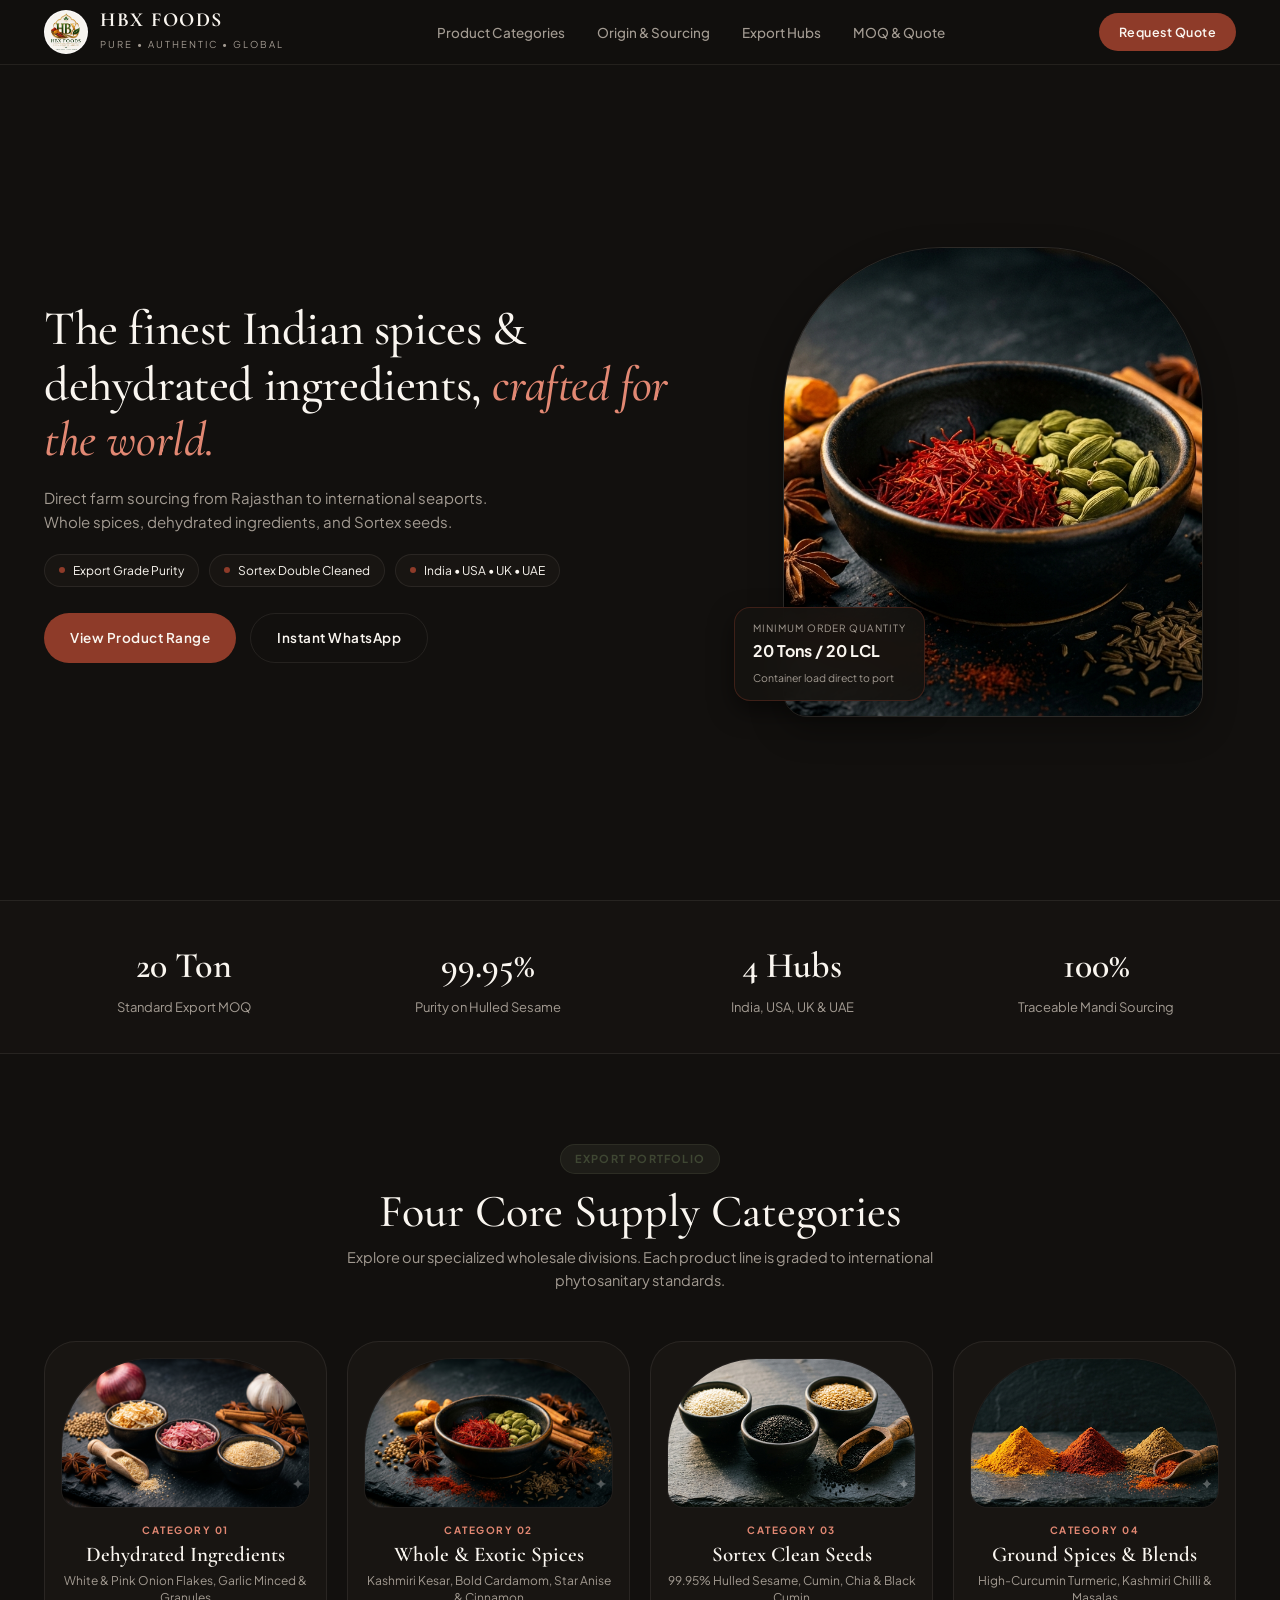
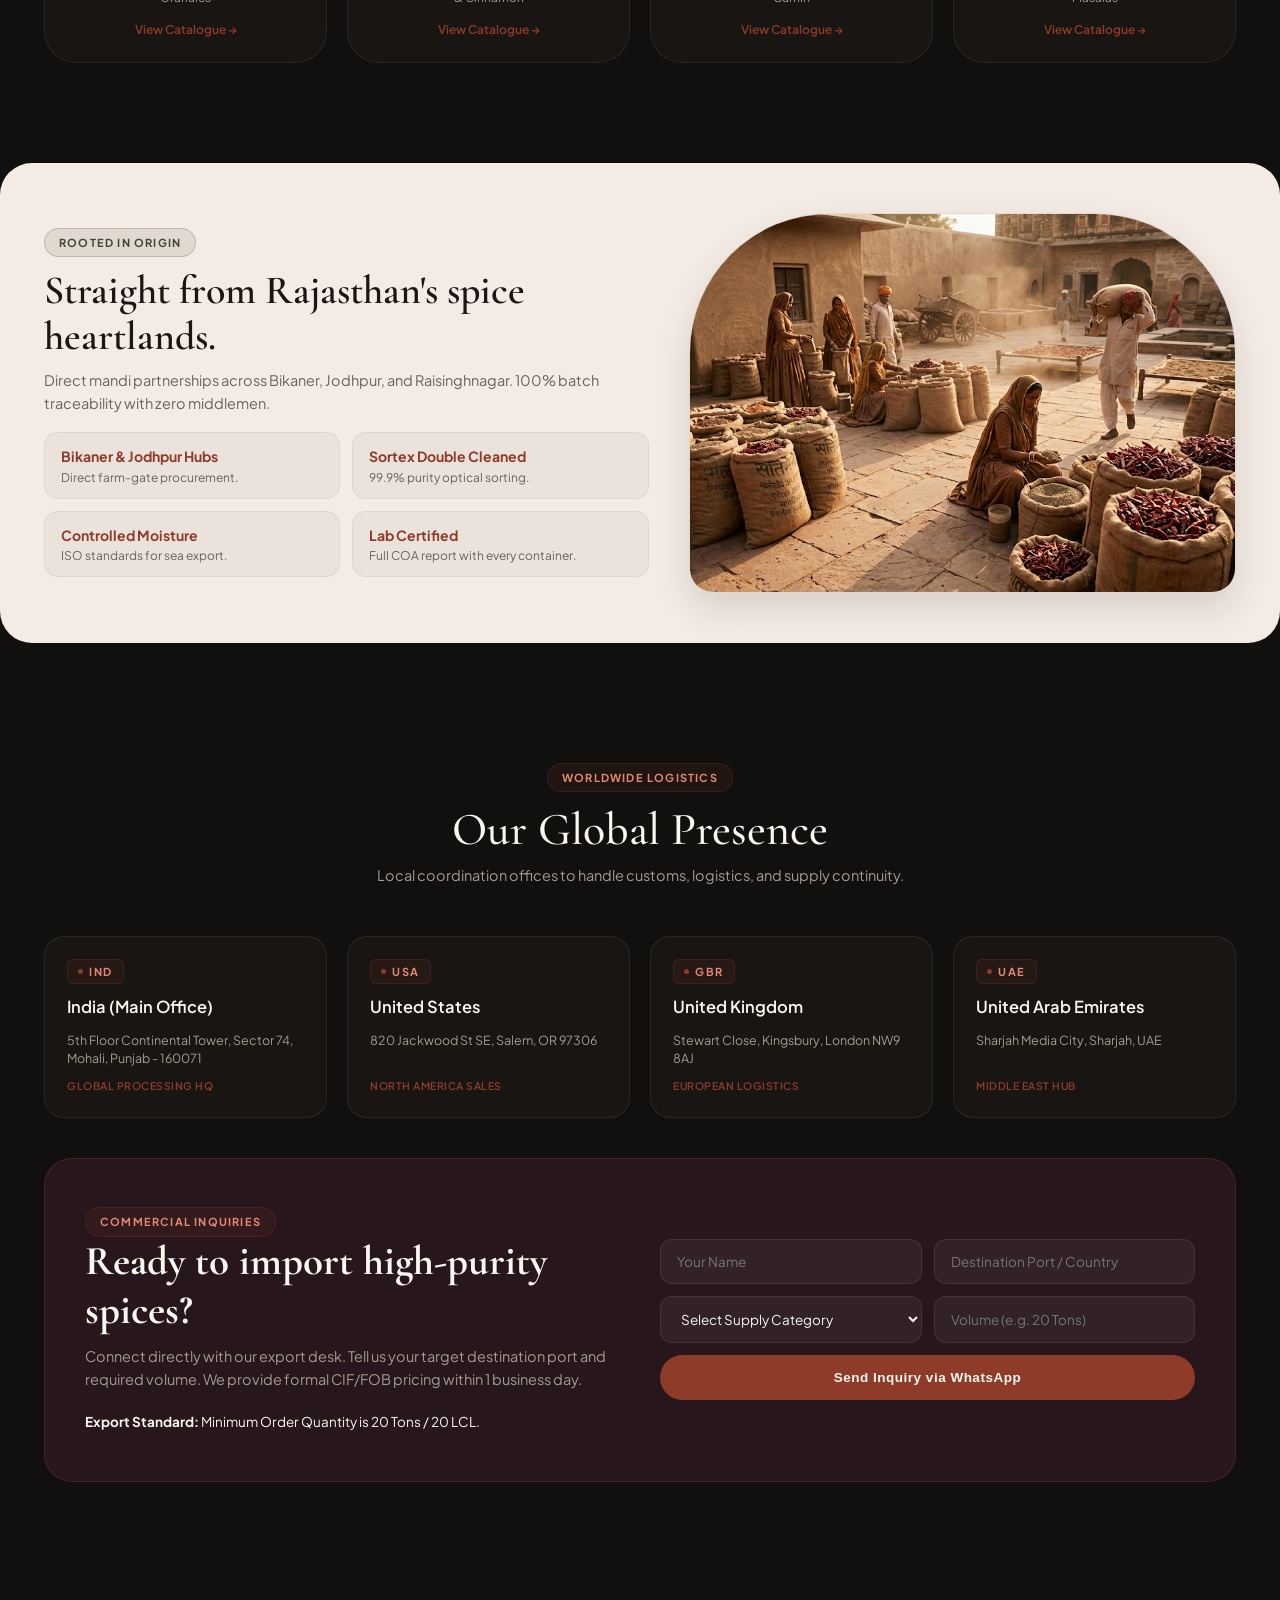
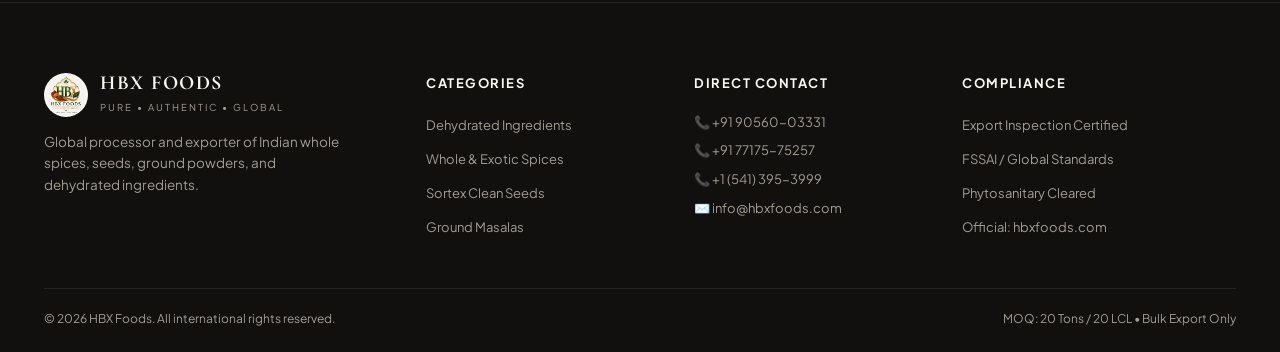
==== index.html @ cad9b185 "feat(ui): complete luxury editorial export catalogue website with 1-screen hero and glassmorphic doc" ====
<!DOCTYPE html>
<html lang="en">
<head>
  <meta charset="UTF-8" />
  <meta name="viewport" content="width=device-width, initial-scale=1.0" />
  <title>HBX FOODS | Pure Authentic Spices & Dehydrated Ingredients</title>
  
  <!-- Google Fonts: Cormorant Garamond (Royal Editorial Serif) + Plus Jakarta Sans (Clean Modern Sans) -->
  <link rel="preconnect" href="https://fonts.googleapis.com">
  <link rel="preconnect" href="https://fonts.gstatic.com" crossorigin>
  <link href="https://fonts.googleapis.com/css2?family=Cormorant+Garamond:ital,wght@0,400;0,500;0,600;0,700;1,400;1,600&family=Plus+Jakarta+Sans:wght@300;400;500;600;700&display=swap" rel="stylesheet">

  <style>
    /* ---------------- DESIGN TOKENS (Noiré & Saffron Muse Architectural Palette) ---------------- */
    :root {
      --bg-dark: #12100E;         /* Deep espresso black */
      --bg-card-dark: #181512;    /* Matte dark slate */
      --bg-light: #F4ECE4;        /* Warm bone plaster */
      
      --accent-terracotta: #8E3B29; /* Saffron Muse burnt terracotta */
      --accent-terracotta-hover: #752E1E;
      --accent-olive: #4F5543;     /* Muted organic herb */
      --accent-wine: #27171C;      /* Deep wine contrast */
      
      --text-main: #FAF6F0;       /* Soft linen white */
      --text-muted: #A39B92;      /* Warm taupe */
      --text-dark: #1A1614;       /* Espresso text for light sections */
      --text-dark-muted: #6B6259;
      
      --border-subtle: rgba(244, 236, 228, 0.08);
      --border-accent: rgba(142, 59, 41, 0.35);
      
      --font-serif: 'Cormorant Garamond', Georgia, serif;
      --font-sans: 'Plus Jakarta Sans', -apple-system, BlinkMacSystemFont, sans-serif;
      
      --radius-pill: 9999px;
    }

    * {
      box-sizing: border-box;
      margin: 0;
      padding: 0;
    }

    html {
      scroll-behavior: smooth;
      background-color: var(--bg-dark);
      color: var(--text-main);
      font-family: var(--font-sans);
    }

    body {
      overflow-x: hidden;
      line-height: 1.6;
      font-size: 15px;
    }

    a {
      text-decoration: none;
      color: inherit;
      transition: all 0.3s ease;
    }

    img {
      max-width: 100%;
      height: auto;
      display: block;
      object-fit: cover;
    }

    .container {
      max-width: 1240px;
      margin: 0 auto;
      padding: 0 24px;
    }

    .badge {
      display: inline-flex;
      align-items: center;
      gap: 6px;
      padding: 5px 14px;
      border-radius: var(--radius-pill);
      font-size: 11px;
      letter-spacing: 1.2px;
      text-transform: uppercase;
      font-weight: 700;
      background: rgba(142, 59, 41, 0.12);
      color: #E28873;
      border: 1px solid rgba(142, 59, 41, 0.25);
      width: fit-content;
    }

    .badge-olive {
      background: rgba(79, 85, 67, 0.2);
      color: #3F4733;
      border-color: rgba(79, 85, 67, 0.3);
    }

    .btn {
      display: inline-flex;
      align-items: center;
      justify-content: center;
      gap: 10px;
      padding: 13px 26px;
      border-radius: var(--radius-pill);
      font-size: 13.5px;
      font-weight: 600;
      letter-spacing: 0.5px;
      cursor: pointer;
      border: none;
      transition: all 0.3s ease;
    }

    .btn-terracotta {
      background: var(--accent-terracotta);
      color: #FAF6F0;
    }

    .btn-terracotta:hover {
      background: var(--accent-terracotta-hover);
      transform: translateY(-2px);
      box-shadow: 0 10px 24px rgba(142, 59, 41, 0.35);
    }

    .btn-outline {
      background: transparent;
      color: var(--text-main);
      border: 1px solid var(--border-subtle);
    }

    .btn-outline:hover {
      border-color: var(--text-muted);
      background: rgba(255, 255, 255, 0.04);
      transform: translateY(-2px);
    }

    /* ---------------- SLEEK NAVBAR WITH OFFICIAL LOGO ---------------- */
    header {
      position: fixed;
      top: 0;
      left: 0;
      width: 100%;
      z-index: 999;
      background: rgba(18, 16, 14, 0.92);
      backdrop-filter: blur(16px);
      border-bottom: 1px solid var(--border-subtle);
    }

    .nav-inner {
      display: flex;
      align-items: center;
      justify-content: space-between;
      height: 64px; /* Sleek 64px height */
    }

    .logo-brand {
      display: flex;
      align-items: center;
      gap: 12px;
    }

    .logo-img-wrap {
      width: 44px;
      height: 44px;
      border-radius: 50%;
      overflow: hidden;
      border: 1px solid rgba(244, 236, 228, 0.15);
      background: #FFFFFF;
      display: flex;
      align-items: center;
      justify-content: center;
    }

    .logo-img-wrap img {
      width: 100%;
      height: 100%;
      object-fit: cover;
    }

    .logo-text h1 {
      font-family: var(--font-serif);
      font-size: 20px;
      letter-spacing: 1.5px;
      line-height: 1;
      text-transform: uppercase;
    }

    .logo-text span {
      font-size: 9.5px;
      letter-spacing: 2px;
      color: var(--text-muted);
      text-transform: uppercase;
    }

    .nav-links {
      display: flex;
      align-items: center;
      gap: 32px;
      list-style: none;
    }

    .nav-links a {
      font-size: 13.5px;
      color: var(--text-muted);
      font-weight: 500;
    }

    .nav-links a:hover {
      color: var(--text-main);
    }

    .nav-actions .btn {
      padding: 9px 20px;
      font-size: 12.5px;
    }

    /* ---------------- TRUE 1-SCREEN VIEWPORT HERO (ZERO SCROLL) ---------------- */
    .hero {
      height: calc(100vh - 64px);
      min-height: 560px;
      display: flex;
      align-items: center;
      margin-top: 64px;
      padding: 0;
      position: relative;
    }

    .hero-grid {
      display: grid;
      grid-template-columns: 1.15fr 0.85fr;
      gap: 48px;
      align-items: center;
      width: 100%;
    }

    .hero-content {
      display: flex;
      flex-direction: column;
      gap: 18px;
    }

    .hero-title {
      font-family: var(--font-serif);
      font-size: clamp(36px, 3.8vw, 52px);
      line-height: 1.14;
      font-weight: 500;
      color: var(--text-main);
      letter-spacing: -0.4px;
    }

    .hero-title em {
      font-style: italic;
      color: #E28873;
    }

    .hero-subtitle {
      font-size: 15px;
      color: var(--text-muted);
      max-width: 480px;
      line-height: 1.6;
    }

    .hero-pills {
      display: flex;
      flex-wrap: wrap;
      gap: 10px;
      margin: 2px 0;
    }

    .pill-item {
      display: flex;
      align-items: center;
      gap: 8px;
      font-size: 12px;
      color: var(--text-main);
      background: var(--bg-card-dark);
      padding: 6px 14px;
      border-radius: var(--radius-pill);
      border: 1px solid var(--border-subtle);
    }

    .pill-item .dot {
      width: 6px;
      height: 6px;
      border-radius: 50%;
      background: var(--accent-terracotta);
    }

    .hero-actions {
      display: flex;
      gap: 14px;
      margin-top: 6px;
    }

    /* GRAND ARCH (No Muddy Shadow Smear) */
    .hero-visual-wrapper {
      position: relative;
      display: flex;
      justify-content: center;
      align-items: center;
    }

    .arch-frame {
      width: 100%;
      max-width: 420px;
      height: calc(100vh - 130px);
      max-height: 470px;
      border-radius: 160px 160px 24px 24px;
      overflow: hidden;
      border: 1px solid rgba(244, 236, 228, 0.12);
      box-shadow: 0 12px 32px rgba(0, 0, 0, 0.35); /* Crisp, clean shadow */
      position: relative;
    }

    .arch-frame img {
      width: 100%;
      height: 100%;
      object-fit: cover;
    }

    /* Safe floating card inside frame bounds */
    .hero-floating-card {
      position: absolute;
      bottom: 16px;
      left: -16px;
      background: rgba(22, 19, 16, 0.95);
      backdrop-filter: blur(14px);
      border: 1px solid var(--border-accent);
      border-radius: 16px;
      padding: 12px 18px;
      box-shadow: 0 10px 24px rgba(0, 0, 0, 0.5);
      z-index: 2;
    }

    .hero-floating-card .title {
      font-size: 10px;
      text-transform: uppercase;
      letter-spacing: 1px;
      color: var(--text-muted);
    }

    .hero-floating-card .moq {
      font-size: 16px;
      font-weight: 700;
      color: #FAF6F0;
      margin-top: 2px;
    }

    /* ---------------- TRUST STATS BAR ---------------- */
    .trust-strip {
      padding: 36px 0;
      border-top: 1px solid var(--border-subtle);
      border-bottom: 1px solid var(--border-subtle);
      background: rgba(24, 21, 18, 0.5);
    }

    .stats-row {
      display: grid;
      grid-template-columns: repeat(4, 1fr);
      gap: 24px;
      text-align: center;
    }

    .stat-item h3 {
      font-family: var(--font-serif);
      font-size: 36px;
      font-weight: 600;
      color: var(--text-main);
    }

    .stat-item p {
      font-size: 13px;
      color: var(--text-muted);
      margin-top: 2px;
    }

    /* ---------------- 4 ARCH CATEGORIES IN 1 ROW ---------------- */
    .products-section {
      padding: 90px 0 60px;
    }

    .section-header {
      text-align: center;
      max-width: 680px;
      margin: 0 auto 48px;
    }

    .section-header .section-title {
      font-family: var(--font-serif);
      font-size: clamp(32px, 3.6vw, 46px);
      font-weight: 500;
      margin-top: 10px;
      line-height: 1.18;
    }

    .section-header p {
      font-size: 14.5px;
      color: var(--text-muted);
      margin-top: 8px;
    }

    .category-row {
      display: grid;
      grid-template-columns: repeat(4, 1fr);
      gap: 20px;
    }

    .cat-arch-card {
      background: var(--bg-card-dark);
      border: 1px solid var(--border-subtle);
      border-radius: 32px;
      padding: 16px 16px 22px;
      text-align: center;
      cursor: pointer;
      display: flex;
      flex-direction: column;
      transition: all 0.35s ease;
    }

    .cat-arch-card:hover {
      transform: translateY(-4px);
      border-color: rgba(142, 59, 41, 0.45);
      background: #1F1B18;
      box-shadow: 0 16px 36px rgba(142, 59, 41, 0.2);
    }

    .cat-thumb-arch {
      width: 100%;
      height: 150px;
      border-radius: 90px 90px 18px 18px;
      overflow: hidden;
      margin-bottom: 14px;
      background: #0E0C0B;
      border: 1px solid rgba(244, 236, 228, 0.08);
    }

    .cat-thumb-arch img {
      width: 100%;
      height: 100%;
      object-fit: cover;
      transition: transform 0.5s ease;
    }

    .cat-arch-card:hover .cat-thumb-arch img {
      transform: scale(1.06);
    }

    .cat-badge-dot {
      font-size: 10px;
      font-weight: 700;
      letter-spacing: 1.5px;
      text-transform: uppercase;
      color: #E28873;
      margin-bottom: 4px;
    }

    .cat-title {
      font-family: var(--font-serif);
      font-size: 21px;
      font-weight: 600;
      line-height: 1.2;
      color: var(--text-main);
    }

    .cat-desc {
      font-size: 12px;
      color: var(--text-muted);
      margin: 6px 0 14px;
      line-height: 1.4;
    }

    .cat-action-link {
      margin-top: auto;
      font-size: 12px;
      font-weight: 600;
      color: var(--accent-terracotta);
      display: inline-flex;
      align-items: center;
      justify-content: center;
      gap: 4px;
    }

    /* ---------------- RESTORED COMPACT HERITAGE SECTION ---------------- */
    .heritage-section {
      background: var(--bg-light);
      color: var(--text-dark);
      padding: 50px 0;
      border-radius: 32px;
      margin: 40px auto;
    }

    .heritage-grid {
      display: grid;
      grid-template-columns: 1.05fr 0.95fr;
      gap: 40px;
      align-items: center;
    }

    .heritage-content h2 {
      font-family: var(--font-serif);
      font-size: clamp(28px, 3.2vw, 40px);
      line-height: 1.15;
      font-weight: 600;
      margin: 10px 0;
      color: var(--text-dark);
    }

    .heritage-content p {
      font-size: 14.5px;
      color: var(--text-dark-muted);
      line-height: 1.55;
      margin-bottom: 18px;
    }

    .heritage-specs {
      display: grid;
      grid-template-columns: 1fr 1fr;
      gap: 12px;
      margin-top: 14px;
    }

    .h-spec-item {
      background: rgba(0, 0, 0, 0.04);
      padding: 12px 16px;
      border-radius: 14px;
      border: 1px solid rgba(0, 0, 0, 0.06);
    }

    .h-spec-item strong {
      display: block;
      font-size: 14px;
      color: var(--accent-terracotta);
      margin-bottom: 2px;
      font-weight: 700;
    }

    .h-spec-item span {
      font-size: 12px;
      color: var(--text-dark-muted);
      line-height: 1.35;
      display: block;
    }

    .heritage-img-frame {
      border-radius: 140px 140px 24px 24px;
      overflow: hidden;
      height: 380px;
      width: 100%;
      box-shadow: 0 16px 36px rgba(0, 0, 0, 0.12);
      border: 1px solid rgba(0, 0, 0, 0.08);
    }

    .heritage-img-frame img {
      width: 100%;
      height: 100%;
      object-fit: cover;
    }

    /* ---------------- GLOBAL HUBS (Windows Emoji Fix) ---------------- */
    .global-section {
      padding: 80px 0;
    }

    .hubs-grid {
      display: grid;
      grid-template-columns: repeat(4, 1fr);
      gap: 20px;
    }

    .hub-card {
      background: var(--bg-card-dark);
      border: 1px solid var(--border-subtle);
      border-radius: 20px;
      padding: 22px;
      display: flex;
      flex-direction: column;
      gap: 10px;
      transition: all 0.3s ease;
    }

    .hub-card:hover {
      border-color: var(--border-accent);
      background: #1F1B18;
    }

    .hub-code {
      display: inline-flex;
      align-items: center;
      gap: 6px;
      font-size: 11px;
      font-weight: 700;
      letter-spacing: 1.5px;
      text-transform: uppercase;
      color: #E28873;
      background: rgba(142, 59, 41, 0.12);
      padding: 3px 10px;
      border-radius: 6px;
      border: 1px solid rgba(142, 59, 41, 0.25);
      width: fit-content;
    }

    .hub-code::before {
      content: '';
      display: inline-block;
      width: 5px;
      height: 5px;
      border-radius: 50%;
      background: var(--accent-terracotta);
    }

    .hub-card h4 {
      font-size: 16.5px;
      font-weight: 600;
      color: var(--text-main);
    }

    .hub-card p {
      font-size: 12.5px;
      color: var(--text-muted);
      line-height: 1.5;
    }

    .hub-card .status {
      font-size: 10.5px;
      font-weight: 600;
      letter-spacing: 0.5px;
      text-transform: uppercase;
      color: #8E3B29;
      margin-top: auto;
    }

    /* ---------------- B2B INQUIRY DRAWER ---------------- */
    .inquiry-box {
      background: var(--accent-wine);
      border: 1px solid var(--border-accent);
      border-radius: 28px;
      padding: 48px 40px;
      margin-top: 40px;
      display: grid;
      grid-template-columns: 1fr 1fr;
      gap: 40px;
      align-items: center;
    }

    .inquiry-text h2 {
      font-family: var(--font-serif);
      font-size: clamp(30px, 3.2vw, 42px);
      line-height: 1.2;
    }

    .inquiry-text p {
      font-size: 14.5px;
      color: var(--text-muted);
      margin-top: 10px;
    }

    .quick-form {
      display: flex;
      flex-direction: column;
      gap: 12px;
    }

    .form-row {
      display: grid;
      grid-template-columns: 1fr 1fr;
      gap: 12px;
    }

    .form-input, .form-select {
      width: 100%;
      background: rgba(255, 255, 255, 0.05);
      border: 1px solid var(--border-subtle);
      border-radius: 12px;
      padding: 13px 16px;
      color: var(--text-main);
      font-family: var(--font-sans);
      font-size: 13.5px;
      outline: none;
    }

    .form-input:focus, .form-select:focus {
      border-color: var(--accent-terracotta);
    }

    .form-select option {
      background: var(--bg-card-dark);
      color: var(--text-main);
    }

    /* ---------------- FOOTER WITH OFFICIAL LOGO ---------------- */
    footer {
      padding: 70px 0 24px;
      border-top: 1px solid var(--border-subtle);
      margin-top: 40px;
    }

    .footer-grid {
      display: grid;
      grid-template-columns: 1.5fr 1fr 1fr 1.2fr;
      gap: 40px;
      margin-bottom: 50px;
    }

    .footer-brand p {
      font-size: 13.5px;
      color: var(--text-muted);
      margin-top: 14px;
      max-width: 300px;
    }

    .footer-col h5 {
      font-size: 13px;
      text-transform: uppercase;
      letter-spacing: 1.5px;
      color: var(--text-main);
      margin-bottom: 18px;
    }

    .footer-col ul {
      list-style: none;
      display: flex;
      flex-direction: column;
      gap: 10px;
    }

    .footer-col a {
      font-size: 13px;
      color: var(--text-muted);
    }

    .footer-col a:hover {
      color: var(--text-main);
    }

    .contact-line {
      display: flex;
      align-items: center;
      gap: 8px;
      font-size: 13px;
      color: var(--text-muted);
      margin-bottom: 8px;
    }

    .footer-bottom {
      border-top: 1px solid var(--border-subtle);
      padding-top: 20px;
      display: flex;
      justify-content: space-between;
      align-items: center;
      font-size: 12px;
      color: var(--text-muted);
    }

    /* ---------------- APPLE-STYLE GLASSMORPHIC DOCK (MOBILE ONLY) ---------------- */
    .apple-mobile-dock {
      display: none; /* Desktop par hidden */
      position: fixed;
      bottom: 20px;
      left: 50%;
      transform: translateX(-50%);
      z-index: 1000;
      width: calc(100% - 36px);
      max-width: 360px;
    }

    .dock-pill {
      background: rgba(24, 21, 18, 0.78);
      backdrop-filter: blur(28px);
      -webkit-backdrop-filter: blur(28px);
      border: 1px solid rgba(244, 236, 228, 0.14);
      border-radius: 9999px;
      padding: 8px 14px;
      display: flex;
      justify-content: space-between;
      align-items: center;
      box-shadow: 0 16px 40px rgba(0, 0, 0, 0.6);
    }

    .dock-btn {
      width: 44px;
      height: 44px;
      border-radius: 50%;
      display: flex;
      align-items: center;
      justify-content: center;
      color: var(--text-muted);
      transition: all 0.25s ease;
    }

    .dock-btn:hover, .dock-btn.active {
      color: #FAF6F0;
      background: rgba(255, 255, 255, 0.08);
    }

    .dock-btn-cta {
      background: var(--accent-terracotta);
      color: #FAF6F0;
    }

    .dock-btn-cta:hover {
      background: var(--accent-terracotta-hover);
      color: #FAF6F0;
    }

    /* ---------------- RESPONSIVE BREAKPOINTS ---------------- */
    @media (max-width: 992px) {
      .hero {
        height: auto;
        min-height: auto;
        padding: 90px 0 50px;
      }
      .hero-grid, .heritage-grid, .inquiry-box {
        grid-template-columns: 1fr;
        gap: 36px;
      }
      .category-row {
        grid-template-columns: repeat(2, 1fr);
      }
      .hubs-grid {
        grid-template-columns: repeat(2, 1fr);
      }
      .footer-grid {
        grid-template-columns: 1fr 1fr;
      }
      .stats-row {
        grid-template-columns: repeat(2, 1fr);
        gap: 20px;
      }
      .nav-links {
        display: none;
      }
      .apple-mobile-dock {
        display: block; /* Mobile par Apple dock visible */
      }
      body {
        padding-bottom: 70px; /* Dock ke liye space */
      }
    }

    @media (max-width: 600px) {
      .category-row, .hubs-grid, .form-row, .footer-grid, .heritage-specs {
        grid-template-columns: 1fr;
      }
      .inquiry-box {
        padding: 30px 18px;
      }
      .arch-frame {
        max-height: 380px;
      }
    }
  </style>
</head>
<body>

  <!-- ================= HEADER / NAVBAR (WITH OFFICIAL LOGO) ================= -->
  <header>
    <div class="container">
      <div class="nav-inner">
        <a href="#" class="logo-brand">
          <div class="logo-img-wrap">
            <img src="Logo - HBX Food.jpeg" alt="HBX Foods Official Logo" />
          </div>
          <div class="logo-text">
            <h1>HBX Foods</h1>
            <span>Pure • Authentic • Global</span>
          </div>
        </a>

        <ul class="nav-links">
          <li><a href="#categories">Product Categories</a></li>
          <li><a href="#heritage">Origin & Sourcing</a></li>
          <li><a href="#global">Export Hubs</a></li>
          <li><a href="#inquiry">MOQ & Quote</a></li>
        </ul>

        <div class="nav-actions">
          <a href="#inquiry" class="btn btn-terracotta">Request Quote</a>
        </div>
      </div>
    </div>
  </header>

  <!-- ================= HERO SECTION (CLEAN 1-SCREEN VIEWPORT) ================= -->
  <section class="hero">
    <div class="container">
      <div class="hero-grid">
        
        <div class="hero-content">
          <h1 class="hero-title">
            The finest Indian spices & dehydrated ingredients, <em>crafted for the world.</em>
          </h1>
          
          <p class="hero-subtitle">
            Direct farm sourcing from Rajasthan to international seaports. Whole spices, dehydrated ingredients, and Sortex seeds.
          </p>

          <div class="hero-pills">
            <div class="pill-item"><span class="dot"></span> Export Grade Purity</div>
            <div class="pill-item"><span class="dot"></span> Sortex Double Cleaned</div>
            <div class="pill-item"><span class="dot"></span> India • USA • UK • UAE</div>
          </div>

          <div class="hero-actions">
            <a href="#categories" class="btn btn-terracotta">View Product Range</a>
            <a href="https://wa.me/919056003331?text=Hello%20HBX%20Foods,%20I%20want%20an%20export%20inquiry%20quote." target="_blank" class="btn btn-outline">Instant WhatsApp</a>
          </div>
        </div>

        <!-- Arch Visual with Floating Card -->
        <div class="hero-visual-wrapper">
          <div class="arch-frame">
            <img src="Gemini_Generated_Image_hoddjvhoddjvhodd.png" alt="HBX Foods Whole Spices and Kashmiri Saffron" />
          </div>
          <div class="hero-floating-card">
            <div class="title">Minimum Order Quantity</div>
            <div class="moq">20 Tons / 20 LCL</div>
            <span style="font-size: 10.5px; color: var(--text-muted);">Container load direct to port</span>
          </div>
        </div>

      </div>
    </div>
  </section>

  <!-- ================= TRUST STATS STRIP ================= -->
  <div class="trust-strip">
    <div class="container">
      <div class="stats-row">
        <div class="stat-item">
          <h3>20 Ton</h3>
          <p>Standard Export MOQ</p>
        </div>
        <div class="stat-item">
          <h3>99.95%</h3>
          <p>Purity on Hulled Sesame</p>
        </div>
        <div class="stat-item">
          <h3>4 Hubs</h3>
          <p>India, USA, UK & UAE</p>
        </div>
        <div class="stat-item">
          <h3>100%</h3>
          <p>Traceable Mandi Sourcing</p>
        </div>
      </div>
    </div>
  </div>

  <!-- ================= 4 CORE PRODUCT CATEGORIES (READY FOR SEPARATE PAGES) ================= -->
  <section class="products-section" id="categories">
    <div class="container">
      
      <div class="section-header">
        <div class="badge badge-olive">Export Portfolio</div>
        <h2 class="section-title">Four Core Supply Categories</h2>
        <p>Explore our specialized wholesale divisions. Each product line is graded to international phytosanitary standards.</p>
      </div>

      <!-- 4 ARCH CARDS IN 1 ROW -->
      <div class="category-row">
        
        <!-- Category 1: Dehydrated Ingredients -->
        <a href="dehydrated.html" class="cat-arch-card">
          <div class="cat-thumb-arch">
            <img src="Gemini_Generated_Image_rh84jvrh84jvrh84.png" alt="Dehydrated Onion and Garlic Ingredients" />
          </div>
          <div class="cat-badge-dot">Category 01</div>
          <div class="cat-title">Dehydrated Ingredients</div>
          <div class="cat-desc">White & Pink Onion Flakes, Garlic Minced & Granules</div>
          <div class="cat-action-link">View Catalogue →</div>
        </a>

        <!-- Category 2: Whole & Exotic Spices -->
        <a href="whole-spices.html" class="cat-arch-card">
          <div class="cat-thumb-arch">
            <img src="Gemini_Generated_Image_hoddjvhoddjvhodd.png" alt="Whole Spices and Kashmiri Saffron" />
          </div>
          <div class="cat-badge-dot">Category 02</div>
          <div class="cat-title">Whole & Exotic Spices</div>
          <div class="cat-desc">Kashmiri Kesar, Bold Cardamom, Star Anise & Cinnamon</div>
          <div class="cat-action-link">View Catalogue →</div>
        </a>

        <!-- Category 3: Sortex Export Seeds -->
        <a href="seeds.html" class="cat-arch-card">
          <div class="cat-thumb-arch">
            <img src="image.png" alt="Clean Sortex Sesame and Cumin Seeds" />
          </div>
          <div class="cat-badge-dot">Category 03</div>
          <div class="cat-title">Sortex Clean Seeds</div>
          <div class="cat-desc">99.95% Hulled Sesame, Cumin, Chia & Black Cumin</div>
          <div class="cat-action-link">View Catalogue →</div>
        </a>

        <!-- Category 4: Pure Ground Spices -->
        <a href="ground-spices.html" class="cat-arch-card">
          <div class="cat-thumb-arch">
            <img src="image copy.png" alt="Pure Ground Turmeric and Chilli Masala" />
          </div>
          <div class="cat-badge-dot">Category 04</div>
          <div class="cat-title">Ground Spices & Blends</div>
          <div class="cat-desc">High-Curcumin Turmeric, Kashmiri Chilli & Masalas</div>
          <div class="cat-action-link">View Catalogue →</div>
        </a>

      </div>

    </div>
  </section>

  <!-- ================= RESTORED COMPACT HERITAGE SECTION ================= -->
  <section class="heritage-section" id="heritage">
    <div class="container">
      <div class="heritage-grid">
        
        <div class="heritage-content">
          <div class="badge badge-olive" style="background: rgba(79, 85, 67, 0.12); color: #3F4733; border: 1px solid rgba(79, 85, 67, 0.25);">Rooted in Origin</div>
          <h2>Straight from Rajasthan's spice heartlands.</h2>
          <p>
            Direct mandi partnerships across Bikaner, Jodhpur, and Raisinghnagar. 100% batch traceability with zero middlemen.
          </p>

          <div class="heritage-specs">
            <div class="h-spec-item">
              <strong>Bikaner & Jodhpur Hubs</strong>
              <span>Direct farm-gate procurement.</span>
            </div>
            <div class="h-spec-item">
              <strong>Sortex Double Cleaned</strong>
              <span>99.9% purity optical sorting.</span>
            </div>
            <div class="h-spec-item">
              <strong>Controlled Moisture</strong>
              <span>ISO standards for sea export.</span>
            </div>
            <div class="h-spec-item">
              <strong>Lab Certified</strong>
              <span>Full COA report with every container.</span>
            </div>
          </div>
        </div>

        <div class="heritage-img-frame">
          <img src="image copy 2.png" alt="HBX Foods spice harvest and sourcing in Rajasthan" />
        </div>

      </div>
    </div>
  </section>

  <!-- ================= GLOBAL PRESENCE ================= -->
  <section class="global-section" id="global">
    <div class="container">
      
      <div class="section-header">
        <div class="badge">Worldwide Logistics</div>
        <h2 class="section-title">Our Global Presence</h2>
        <p>Local coordination offices to handle customs, logistics, and supply continuity.</p>
      </div>

      <div class="hubs-grid">
        <div class="hub-card">
          <div class="hub-code">IND</div>
          <h4>India (Main Office)</h4>
          <p>5th Floor Continental Tower, Sector 74, Mohali, Punjab - 160071</p>
          <div class="status">Global Processing HQ</div>
        </div>

        <div class="hub-card">
          <div class="hub-code">USA</div>
          <h4>United States</h4>
          <p>820 Jackwood St SE, Salem, OR 97306</p>
          <div class="status">North America Sales</div>
        </div>

        <div class="hub-card">
          <div class="hub-code">GBR</div>
          <h4>United Kingdom</h4>
          <p>Stewart Close, Kingsbury, London NW9 8AJ</p>
          <div class="status">European Logistics</div>
        </div>

        <div class="hub-card">
          <div class="hub-code">UAE</div>
          <h4>United Arab Emirates</h4>
          <p>Sharjah Media City, Sharjah, UAE</p>
          <div class="status">Middle East Hub</div>
        </div>
      </div>

      <!-- Quick B2B Inquiry Box -->
      <div class="inquiry-box" id="inquiry">
        <div class="inquiry-text">
          <div class="badge">Commercial Inquiries</div>
          <h2>Ready to import high-purity spices?</h2>
          <p>
            Connect directly with our export desk. Tell us your target destination port and required volume. We provide formal CIF/FOB pricing within 1 business day.
          </p>
          <div style="margin-top: 20px; font-size: 13.5px; color: #FAF6F0;">
            <strong>Export Standard:</strong> Minimum Order Quantity is 20 Tons / 20 LCL.
          </div>
        </div>

        <form class="quick-form" onsubmit="handleInquiry(event)">
          <div class="form-row">
            <input type="text" id="buyerName" class="form-input" placeholder="Your Name" required />
            <input type="text" id="buyerCountry" class="form-input" placeholder="Destination Port / Country" required />
          </div>
          <div class="form-row">
            <select id="buyerCategory" class="form-select" required>
              <option value="">Select Supply Category</option>
              <option value="Dehydrated Ingredients">Dehydrated Ingredients (Onion/Garlic)</option>
              <option value="Whole & Exotic Spices">Whole & Exotic Spices (Saffron/Cardamom)</option>
              <option value="Sortex Export Seeds">Sortex Seeds (Sesame/Cumin/Chia)</option>
              <option value="Ground Spices & Masalas">Ground Spices & Blended Masalas</option>
            </select>
            <input type="text" id="buyerQty" class="form-input" placeholder="Volume (e.g. 20 Tons)" required />
          </div>
          <button type="submit" class="btn btn-terracotta" style="width: 100%; padding: 15px;">
            Send Inquiry via WhatsApp
          </button>
        </form>
      </div>

    </div>
  </section>

  <!-- ================= FOOTER (WITH OFFICIAL LOGO) ================= -->
  <footer>
    <div class="container">
      <div class="footer-grid">
        
        <div class="footer-brand">
          <div class="logo-brand">
            <div class="logo-img-wrap">
              <img src="Logo - HBX Food.jpeg" alt="HBX Foods Official Logo" />
            </div>
            <div class="logo-text">
              <h1>HBX Foods</h1>
              <span>Pure • Authentic • Global</span>
            </div>
          </div>
          <p>
            Global processor and exporter of Indian whole spices, seeds, ground powders, and dehydrated ingredients.
          </p>
        </div>

        <div class="footer-col">
          <h5>Categories</h5>
          <ul>
            <li><a href="dehydrated.html">Dehydrated Ingredients</a></li>
            <li><a href="whole-spices.html">Whole & Exotic Spices</a></li>
            <li><a href="seeds.html">Sortex Clean Seeds</a></li>
            <li><a href="ground-spices.html">Ground Masalas</a></li>
          </ul>
        </div>

        <div class="footer-col">
          <h5>Direct Contact</h5>
          <div class="contact-line">📞 +91 90560-03331</div>
          <div class="contact-line">📞 +91 77175-75257</div>
          <div class="contact-line">📞 +1 (541) 395-3999</div>
          <div class="contact-line">✉️ info@hbxfoods.com</div>
        </div>

        <div class="footer-col">
          <h5>Compliance</h5>
          <ul>
            <li><a href="#">Export Inspection Certified</a></li>
            <li><a href="#">FSSAI / Global Standards</a></li>
            <li><a href="#">Phytosanitary Cleared</a></li>
            <li><a href="https://hbxfoods.com" target="_blank">Official: hbxfoods.com</a></li>
          </ul>
        </div>

      </div>

      <div class="footer-bottom">
        <div>© 2026 HBX Foods. All international rights reserved.</div>
        <div>MOQ: 20 Tons / 20 LCL • Bulk Export Only</div>
      </div>
    </div>
  </footer>

  <!-- ================= APPLE-STYLE GLASSMORPHIC MOBILE DOCK (ICONS ONLY) ================= -->
  <aside class="apple-mobile-dock" aria-label="Mobile Navigation">
    <div class="dock-pill">
      <!-- 1. Home -->
      <a href="#" class="dock-btn active" title="Home">
        <svg width="20" height="20" viewBox="0 0 24 24" fill="none" stroke="currentColor" stroke-width="2" stroke-linecap="round" stroke-linejoin="round">
          <path d="M3 9l9-7 9 7v11a2 2 0 0 1-2 2H5a2 2 0 0 1-2-2z"></path>
          <polyline points="9 22 9 12 15 12 15 22"></polyline>
        </svg>
      </a>

      <!-- 2. Categories -->
      <a href="#categories" class="dock-btn" title="Product Categories">
        <svg width="20" height="20" viewBox="0 0 24 24" fill="none" stroke="currentColor" stroke-width="2" stroke-linecap="round" stroke-linejoin="round">
          <rect x="3" y="3" width="7" height="7"></rect>
          <rect x="14" y="3" width="7" height="7"></rect>
          <rect x="14" y="14" width="7" height="7"></rect>
          <rect x="3" y="14" width="7" height="7"></rect>
        </svg>
      </a>

      <!-- 3. Origin & Sourcing -->
      <a href="#heritage" class="dock-btn" title="Origin & Sourcing">
        <svg width="20" height="20" viewBox="0 0 24 24" fill="none" stroke="currentColor" stroke-width="2" stroke-linecap="round" stroke-linejoin="round">
          <path d="M12 22s-8-4.5-8-11.8A8 8 0 0 1 12 2a8 8 0 0 1 8 8.2c0 7.3-8 11.8-8 11.8z"></path>
          <circle cx="12" cy="10" r="3"></circle>
        </svg>
      </a>

      <!-- 4. Global Hubs -->
      <a href="#global" class="dock-btn" title="Export Hubs">
        <svg width="20" height="20" viewBox="0 0 24 24" fill="none" stroke="currentColor" stroke-width="2" stroke-linecap="round" stroke-linejoin="round">
          <circle cx="12" cy="12" r="10"></circle>
          <line x1="2" y1="12" x2="22" y2="12"></line>
          <path d="M12 2a15.3 15.3 0 0 1 4 10 15.3 15.3 0 0 1-4 10 15.3 15.3 0 0 1-4-10 15.3 15.3 0 0 1 4-10z"></path>
        </svg>
      </a>

      <!-- 5. WhatsApp Inquire -->
      <a href="https://wa.me/919056003331?text=Hello%20HBX%20Foods,%20I%20want%20an%20export%20inquiry%20quote." target="_blank" class="dock-btn dock-btn-cta" title="WhatsApp Quote">
        <svg width="20" height="20" viewBox="0 0 24 24" fill="none" stroke="currentColor" stroke-width="2" stroke-linecap="round" stroke-linejoin="round">
          <path d="M21 11.5a8.38 8.38 0 0 1-.9 3.8 8.5 8.5 0 0 1-7.6 4.7 8.38 8.38 0 0 1-3.8-.9L3 21l1.9-5.7a8.38 8.38 0 0 1-.9-3.8 8.5 8.5 0 0 1 4.7-7.6 8.38 8.38 0 0 1 3.8-.9h.5a8.48 8.48 0 0 1 8 8v.5z"></path>
        </svg>
      </a>
    </div>
  </aside>

  <!-- ================= LOGIC & INTERACTIVITY ================= -->
  <script>
    function handleInquiry(e) {
      e.preventDefault();
      const name = document.getElementById('buyerName').value;
      const country = document.getElementById('buyerCountry').value;
      const category = document.getElementById('buyerCategory').value;
      const qty = document.getElementById('buyerQty').value;

      const message = `Hello HBX Foods Export Team,%0A%0AMy name is ${encodeURIComponent(name)} from ${encodeURIComponent(country)}.%0AI am interested in ordering: ${encodeURIComponent(category)}%0ARequired Volume: ${encodeURIComponent(qty)}%0A%0APlease provide FOB/CIF quotation.`;
      
      window.open(`https://wa.me/919056003331?text=${message}`, '_blank');
    }
  </script>

</body>
</html>
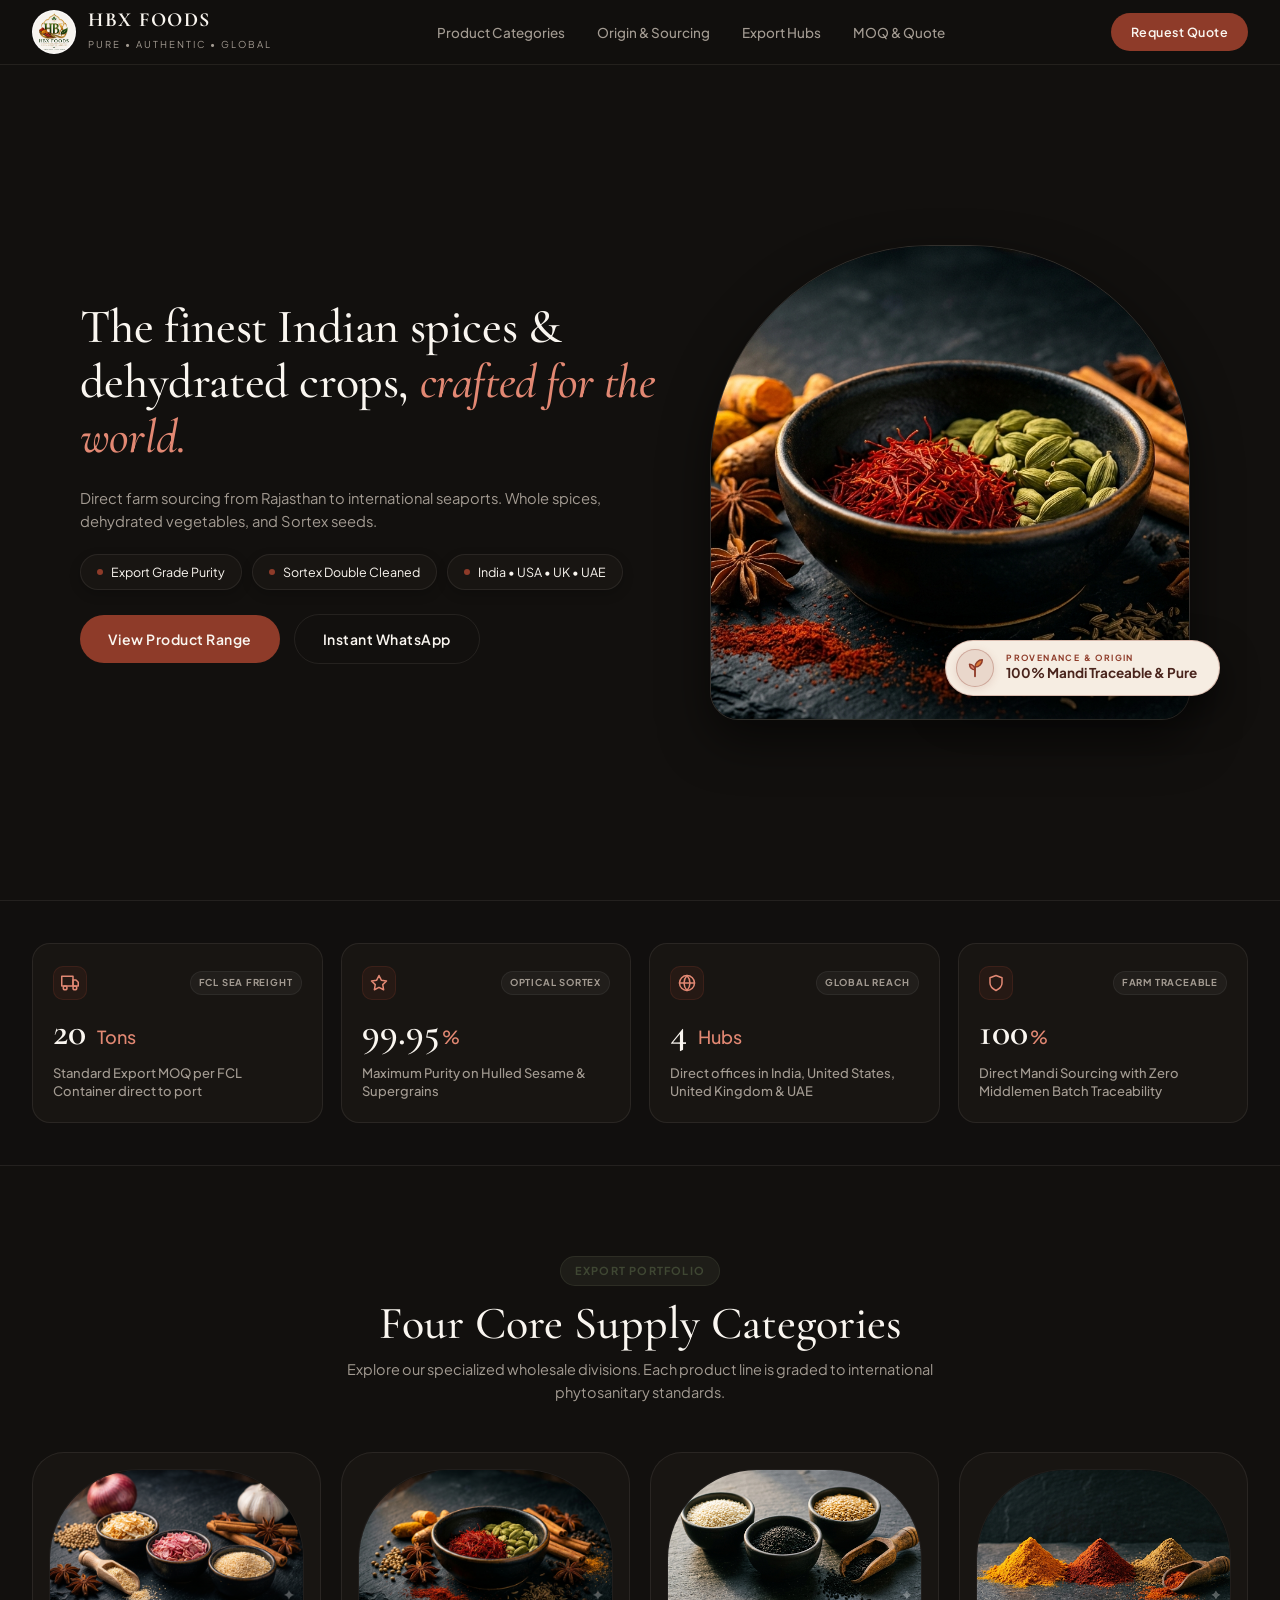
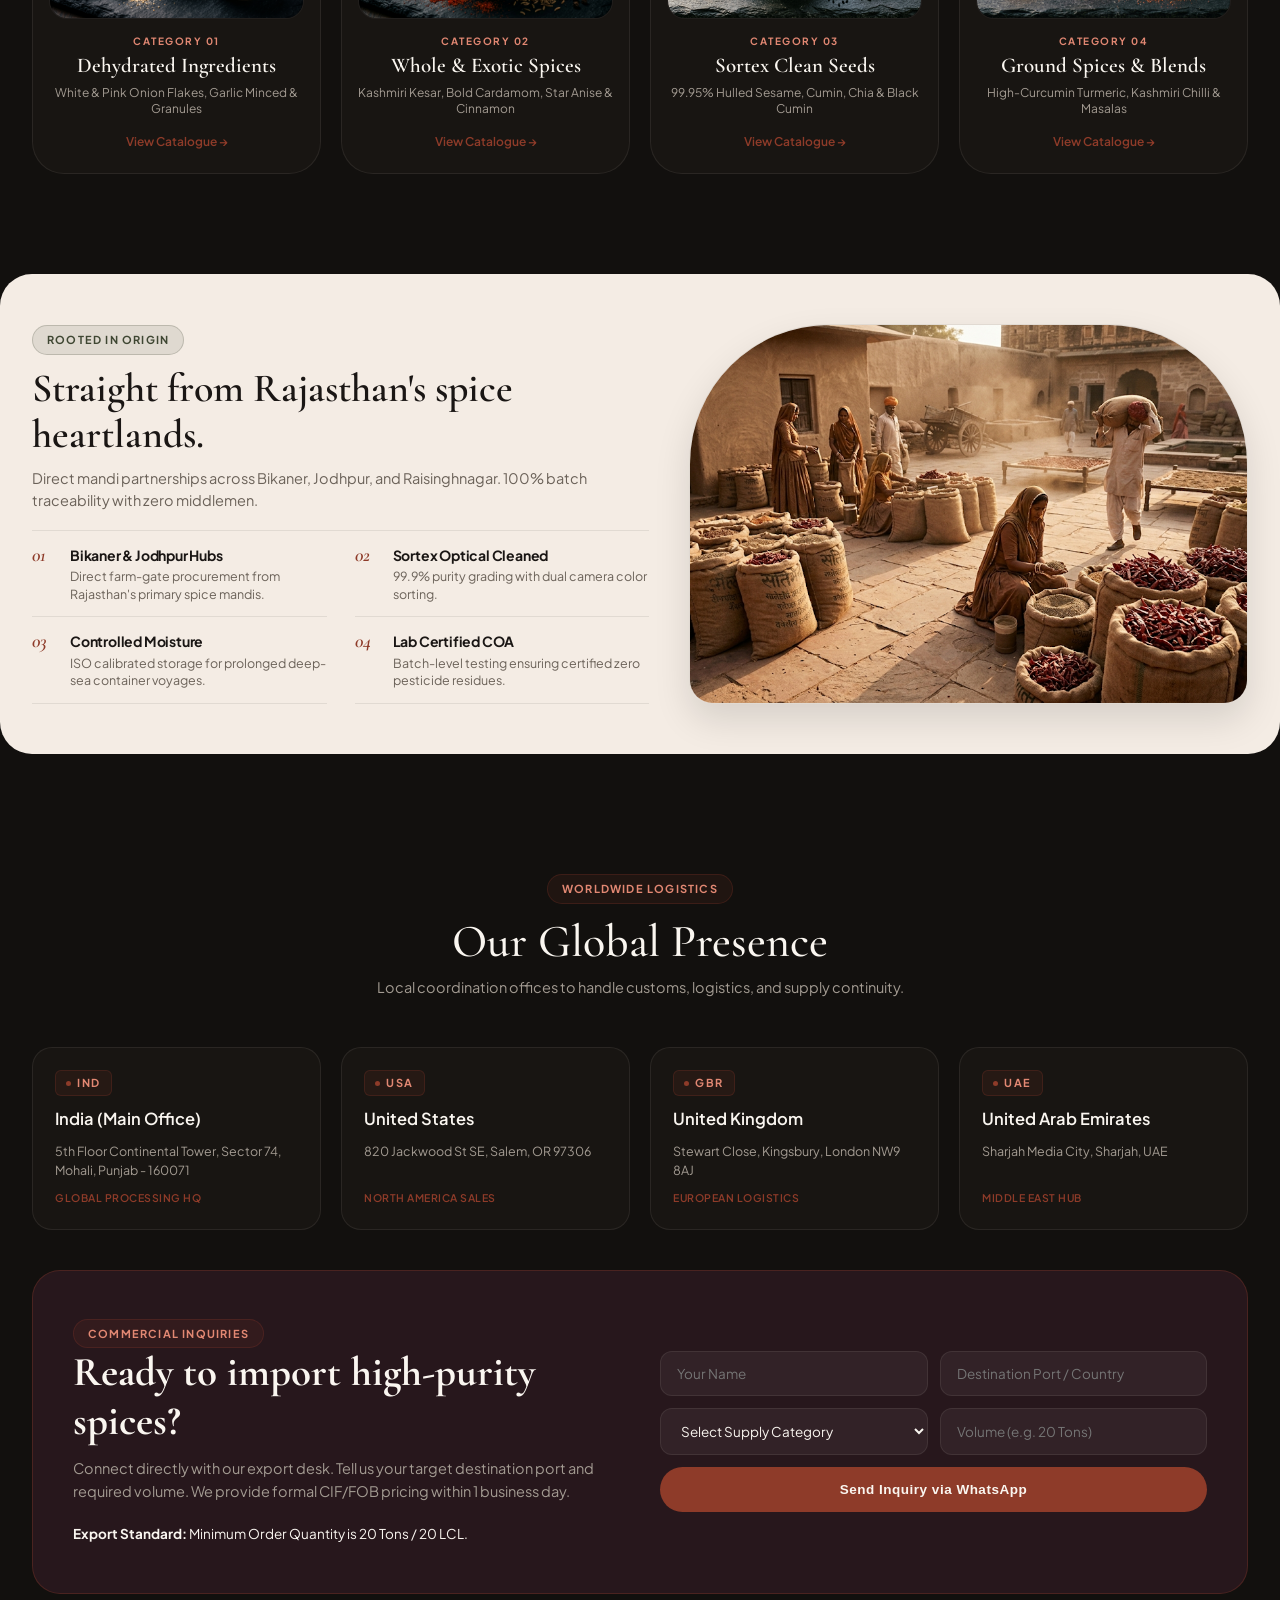
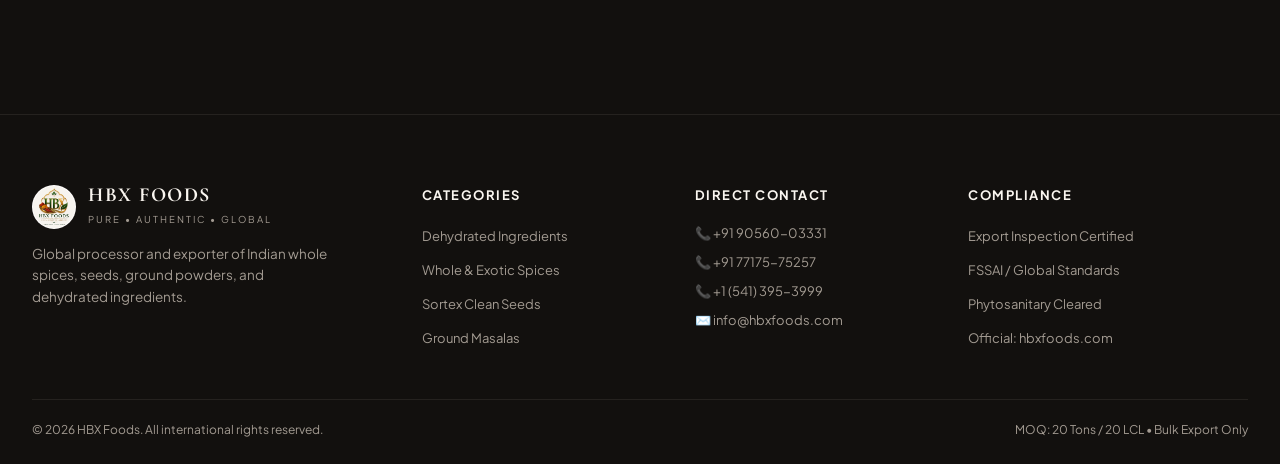
==== commit 024b3049: "feat(home): refine hero layout with circular provenance pill and responsive clearance" ====
--- a/index.html
+++ b/index.html
@@ -69,9 +69,9 @@
     }
 
     .container {
-      max-width: 1240px;
+      max-width: 1360px;
       margin: 0 auto;
-      padding: 0 24px;
+      padding: 0 32px;
     }
 
     .badge {
@@ -217,18 +217,21 @@
     /* ---------------- TRUE 1-SCREEN VIEWPORT HERO (ZERO SCROLL) ---------------- */
     .hero {
       height: calc(100vh - 64px);
-      min-height: 560px;
+      min-height: calc(100vh - 64px);
+      max-height: calc(100vh - 64px);
       display: flex;
       align-items: center;
       margin-top: 64px;
       padding: 0;
       position: relative;
+      box-sizing: border-box;
+      overflow: hidden;
     }
 
     .hero-grid {
       display: grid;
-      grid-template-columns: 1.15fr 0.85fr;
-      gap: 48px;
+      grid-template-columns: 1.15fr 1fr;
+      gap: clamp(24px, 3.5vw, 44px);
       align-items: center;
       width: 100%;
     }
@@ -236,13 +239,25 @@
     .hero-content {
       display: flex;
       flex-direction: column;
-      gap: 18px;
+      gap: clamp(14px, 2.4vh, 24px);
+      text-align: left;
+    }
+
+    .hero-header-block {
+      width: 100%;
+    }
+
+    .hero-details-block {
+      display: flex;
+      flex-direction: column;
+      gap: clamp(12px, 2vh, 18px);
+      width: 100%;
     }
 
     .hero-title {
       font-family: var(--font-serif);
-      font-size: clamp(36px, 3.8vw, 52px);
-      line-height: 1.14;
+      font-size: clamp(34px, 3.8vw, 48px);
+      line-height: 1.15;
       font-weight: 500;
       color: var(--text-main);
       letter-spacing: -0.4px;
@@ -254,9 +269,9 @@
     }
 
     .hero-subtitle {
-      font-size: 15px;
+      font-size: clamp(14px, 1.15vw, 16px);
       color: var(--text-muted);
-      max-width: 480px;
+      max-width: 530px;
       line-height: 1.6;
     }
 
@@ -271,12 +286,13 @@
       display: flex;
       align-items: center;
       gap: 8px;
-      font-size: 12px;
+      font-size: 12.5px;
       color: var(--text-main);
       background: var(--bg-card-dark);
-      padding: 6px 14px;
+      padding: 7px 16px;
       border-radius: var(--radius-pill);
       border: 1px solid var(--border-subtle);
+      box-shadow: 0 4px 12px rgba(0, 0, 0, 0.2);
     }
 
     .pill-item .dot {
@@ -288,27 +304,35 @@
 
     .hero-actions {
       display: flex;
+      align-items: center;
       gap: 14px;
-      margin-top: 6px;
-    }
-
-    /* GRAND ARCH (No Muddy Shadow Smear) */
+      margin-top: 4px;
+    }
+
+    .hero-actions .btn {
+      padding: 13px 28px;
+      font-size: 14px;
+      font-weight: 600;
+    }
+
+    /* GRAND ARCH (PERFECTLY FILLS SCREEN SPACE WITHOUT OVERFLOW) */
     .hero-visual-wrapper {
       position: relative;
       display: flex;
       justify-content: center;
       align-items: center;
+      width: 100%;
     }
 
     .arch-frame {
       width: 100%;
-      max-width: 420px;
-      height: calc(100vh - 130px);
-      max-height: 470px;
-      border-radius: 160px 160px 24px 24px;
+      max-width: 480px;
+      height: clamp(380px, 78vh, 475px);
+      max-height: calc(100vh - 86px);
+      border-radius: 220px 220px 28px 28px;
       overflow: hidden;
-      border: 1px solid rgba(244, 236, 228, 0.12);
-      box-shadow: 0 12px 32px rgba(0, 0, 0, 0.35); /* Crisp, clean shadow */
+      border: 1px solid rgba(244, 236, 228, 0.14);
+      box-shadow: 0 20px 48px rgba(0, 0, 0, 0.55);
       position: relative;
     }
 
@@ -318,65 +342,174 @@
       object-fit: cover;
     }
 
-    /* Safe floating card inside frame bounds */
-    .hero-floating-card {
+    /* ---------------- LUXURY CIRCULAR PROVENANCE PILL ---------------- */
+    .hero-provenance-pill {
       position: absolute;
-      bottom: 16px;
-      left: -16px;
-      background: rgba(22, 19, 16, 0.95);
-      backdrop-filter: blur(14px);
-      border: 1px solid var(--border-accent);
-      border-radius: 16px;
-      padding: 12px 18px;
-      box-shadow: 0 10px 24px rgba(0, 0, 0, 0.5);
-      z-index: 2;
-    }
-
-    .hero-floating-card .title {
-      font-size: 10px;
+      bottom: 24px;
+      right: -20px;
+      background: #F6EDE2; /* Warm cream luxury pill */
+      border: 1px solid rgba(142, 59, 41, 0.28);
+      border-radius: 999px;
+      padding: 8px 22px 8px 10px;
+      display: flex;
+      align-items: center;
+      gap: 12px;
+      box-shadow: 0 16px 36px rgba(0, 0, 0, 0.55);
+      z-index: 10;
+      transition: all 0.3s ease;
+      cursor: default;
+    }
+
+    .hero-provenance-pill:hover {
+      transform: translateY(-3px);
+      box-shadow: 0 20px 42px rgba(0, 0, 0, 0.6);
+      border-color: rgba(142, 59, 41, 0.5);
+    }
+
+    .provenance-circle {
+      width: 38px;
+      height: 38px;
+      border-radius: 50%;
+      background: rgba(142, 59, 41, 0.12); /* Saffron terracotta tint */
+      border: 1.5px solid rgba(142, 59, 41, 0.3);
+      display: flex;
+      align-items: center;
+      justify-content: center;
+      flex-shrink: 0;
+      box-shadow: 0 2px 8px rgba(142, 59, 41, 0.15);
+    }
+
+    .provenance-info {
+      display: flex;
+      flex-direction: column;
+      gap: 2px;
+      text-align: left;
+    }
+
+    .provenance-info .p-meta {
+      font-size: 8.5px;
+      font-weight: 700;
+      letter-spacing: 1.4px;
       text-transform: uppercase;
-      letter-spacing: 1px;
-      color: var(--text-muted);
-    }
-
-    .hero-floating-card .moq {
-      font-size: 16px;
+      color: var(--accent-terracotta); /* Warm terracotta #8E3B29 */
+      line-height: 1;
+    }
+
+    .provenance-info .p-text {
+      font-size: 13.5px;
       font-weight: 700;
-      color: #FAF6F0;
-      margin-top: 2px;
-    }
-
-    /* ---------------- TRUST STATS BAR ---------------- */
+      color: #4A251D; /* Warm spice tone instead of harsh pitch black */
+      line-height: 1.2;
+      white-space: nowrap;
+    }
+
+    /* ---------------- PROFESSIONAL STATS CARDS (BOXED LUXURY) ---------------- */
     .trust-strip {
-      padding: 36px 0;
+      padding: 42px 0;
       border-top: 1px solid var(--border-subtle);
       border-bottom: 1px solid var(--border-subtle);
-      background: rgba(24, 21, 18, 0.5);
+      background: rgba(18, 16, 14, 0.6);
     }
 
     .stats-row {
       display: grid;
       grid-template-columns: repeat(4, 1fr);
-      gap: 24px;
-      text-align: center;
-    }
-
-    .stat-item h3 {
+      gap: 18px;
+    }
+
+    .stat-card {
+      background: var(--bg-card-dark);
+      border: 1px solid var(--border-subtle);
+      border-radius: 18px;
+      padding: 22px 20px;
+      display: flex;
+      flex-direction: column;
+      gap: 10px;
+      transition: all 0.3s ease;
+      position: relative;
+      overflow: hidden;
+    }
+
+    .stat-card::before {
+      content: '';
+      position: absolute;
+      top: 0;
+      left: 0;
+      width: 100%;
+      height: 2px;
+      background: linear-gradient(90deg, transparent, rgba(142, 59, 41, 0.5), transparent);
+      opacity: 0;
+      transition: opacity 0.3s ease;
+    }
+
+    .stat-card:hover {
+      border-color: rgba(142, 59, 41, 0.4);
+      transform: translateY(-3px);
+      box-shadow: 0 12px 28px rgba(0, 0, 0, 0.45);
+    }
+
+    .stat-card:hover::before {
+      opacity: 1;
+    }
+
+    .stat-card-top {
+      display: flex;
+      align-items: center;
+      justify-content: space-between;
+    }
+
+    .stat-icon {
+      width: 34px;
+      height: 34px;
+      border-radius: 10px;
+      background: rgba(142, 59, 41, 0.12);
+      border: 1px solid rgba(142, 59, 41, 0.22);
+      color: #E28873;
+      display: flex;
+      align-items: center;
+      justify-content: center;
+    }
+
+    .stat-pill {
+      font-size: 9.5px;
+      font-weight: 700;
+      letter-spacing: 0.8px;
+      text-transform: uppercase;
+      color: #A39B92;
+      background: rgba(255, 255, 255, 0.04);
+      border: 1px solid rgba(255, 255, 255, 0.06);
+      padding: 3px 8px;
+      border-radius: 999px;
+    }
+
+    .stat-number {
       font-family: var(--font-serif);
-      font-size: 36px;
+      font-size: clamp(30px, 3.2vw, 38px);
       font-weight: 600;
       color: var(--text-main);
-    }
-
-    .stat-item p {
+      line-height: 1.1;
+      margin-top: 2px;
+    }
+
+    .stat-number span {
+      font-size: 18px;
+      font-family: var(--font-sans);
+      font-weight: 500;
+      color: #E28873;
+      margin-left: 2px;
+    }
+
+    .stat-label {
       font-size: 13px;
+      font-weight: 500;
       color: var(--text-muted);
-      margin-top: 2px;
+      line-height: 1.4;
     }
 
     /* ---------------- 4 ARCH CATEGORIES IN 1 ROW ---------------- */
     .products-section {
       padding: 90px 0 60px;
+      scroll-margin-top: 70px;
     }
 
     .section-header {
@@ -512,33 +645,58 @@
       margin-bottom: 18px;
     }
 
-    .heritage-specs {
+    /* ---------------- EDITORIAL SPEC LEDGER (ZERO BOXES, CLEAN HAIRLINES) ---------------- */
+    .heritage-ledger {
       display: grid;
       grid-template-columns: 1fr 1fr;
-      gap: 12px;
-      margin-top: 14px;
-    }
-
-    .h-spec-item {
-      background: rgba(0, 0, 0, 0.04);
-      padding: 12px 16px;
-      border-radius: 14px;
-      border: 1px solid rgba(0, 0, 0, 0.06);
-    }
-
-    .h-spec-item strong {
-      display: block;
+      gap: 0 28px;
+      margin-top: 18px;
+      border-top: 1px solid rgba(0, 0, 0, 0.08);
+    }
+
+    .ledger-row {
+      display: flex;
+      align-items: flex-start;
+      gap: 14px;
+      padding: 13px 0;
+      border-bottom: 1px solid rgba(0, 0, 0, 0.08);
+      transition: all 0.2s ease;
+    }
+
+    .ledger-row:hover {
+      padding-left: 4px;
+    }
+
+    .ledger-num {
+      font-family: var(--font-serif);
+      font-size: 19px;
+      font-style: italic;
+      color: var(--accent-terracotta);
+      font-weight: 600;
+      line-height: 1.1;
+      width: 24px;
+      flex-shrink: 0;
+      margin-top: 1px;
+    }
+
+    .ledger-content {
+      display: flex;
+      flex-direction: column;
+      gap: 2px;
+    }
+
+    .ledger-content strong {
       font-size: 14px;
-      color: var(--accent-terracotta);
-      margin-bottom: 2px;
       font-weight: 700;
-    }
-
-    .h-spec-item span {
-      font-size: 12px;
+      color: var(--text-dark);
+      letter-spacing: -0.2px;
+    }
+
+    .ledger-content p {
+      font-size: 12.5px;
       color: var(--text-dark-muted);
-      line-height: 1.35;
-      display: block;
+      line-height: 1.4;
+      margin-bottom: 0;
     }
 
     .heritage-img-frame {
@@ -751,34 +909,34 @@
       color: var(--text-muted);
     }
 
-    /* ---------------- APPLE-STYLE GLASSMORPHIC DOCK (MOBILE ONLY) ---------------- */
+    /* ---------------- APPLE-STYLE GLASSMORPHIC DOCK (COMPACT & SLEEK) ---------------- */
     .apple-mobile-dock {
       display: none; /* Desktop par hidden */
       position: fixed;
-      bottom: 20px;
+      bottom: 14px;
       left: 50%;
       transform: translateX(-50%);
       z-index: 1000;
-      width: calc(100% - 36px);
-      max-width: 360px;
+      width: fit-content;
+      max-width: 290px;
     }
 
     .dock-pill {
-      background: rgba(24, 21, 18, 0.78);
-      backdrop-filter: blur(28px);
-      -webkit-backdrop-filter: blur(28px);
-      border: 1px solid rgba(244, 236, 228, 0.14);
+      background: rgba(22, 19, 16, 0.84);
+      backdrop-filter: blur(24px);
+      -webkit-backdrop-filter: blur(24px);
+      border: 1px solid rgba(244, 236, 228, 0.16);
       border-radius: 9999px;
-      padding: 8px 14px;
-      display: flex;
-      justify-content: space-between;
-      align-items: center;
-      box-shadow: 0 16px 40px rgba(0, 0, 0, 0.6);
+      padding: 4px 8px;
+      display: flex;
+      gap: 6px;
+      align-items: center;
+      box-shadow: 0 10px 30px rgba(0, 0, 0, 0.7);
     }
 
     .dock-btn {
-      width: 44px;
-      height: 44px;
+      width: 36px;
+      height: 36px;
       border-radius: 50%;
       display: flex;
       align-items: center;
@@ -787,9 +945,14 @@
       transition: all 0.25s ease;
     }
 
+    .dock-btn svg {
+      width: 17px;
+      height: 17px;
+    }
+
     .dock-btn:hover, .dock-btn.active {
       color: #FAF6F0;
-      background: rgba(255, 255, 255, 0.08);
+      background: rgba(255, 255, 255, 0.1);
     }
 
     .dock-btn-cta {
@@ -802,19 +965,99 @@
       color: #FAF6F0;
     }
 
-    /* ---------------- RESPONSIVE BREAKPOINTS ---------------- */
+    /* ---------------- RESPONSIVE BREAKPOINTS (MOBILE FIRST LUXURY) ---------------- */
     @media (max-width: 992px) {
       .hero {
         height: auto;
         min-height: auto;
-        padding: 90px 0 50px;
-      }
-      .hero-grid, .heritage-grid, .inquiry-box {
+        max-height: none;
+        margin-top: 64px;
+        padding: 32px 0 44px;
+        overflow: visible;
+      }
+      .hero-grid {
+        display: flex;
+        flex-direction: column;
+        gap: 22px;
+      }
+      /* 1. TITLE & BADGE AT THE TOP */
+      .hero-content {
+        display: contents;
+      }
+      /* 1. TITLE AT THE TOP */
+      .hero-header-block {
+        order: 1;
+        width: 100%;
+        text-align: left;
+      }
+      .hero-header-block .hero-title {
+        font-size: clamp(28px, 6.2vw, 36px);
+        line-height: 1.2;
+      }
+      /* 2. PHOTO IN THE MIDDLE (RIGHT AFTER TITLE!) */
+      .hero-visual-wrapper {
+        order: 2;
+        width: 100%;
+        margin: 8px 0 14px;
+      }
+      .arch-frame {
+        width: 100%;
+        max-width: 100%;
+        height: 280px;
+        max-height: 280px;
+        border-radius: 26px;
+        box-shadow: 0 14px 32px rgba(0, 0, 0, 0.45);
+      }
+      .hero-provenance-pill {
+        bottom: -14px;
+        right: 14px;
+        padding: 6px 16px 6px 8px;
+        box-shadow: 0 12px 28px rgba(0, 0, 0, 0.5);
+      }
+      .provenance-circle {
+        width: 32px;
+        height: 32px;
+      }
+      .provenance-circle svg {
+        width: 17px;
+        height: 17px;
+      }
+      .provenance-info .p-meta {
+        font-size: 8px;
+      }
+      .provenance-info .p-text {
+        font-size: 11.5px;
+      }
+      /* 3. SUBTITLE, PILLS & BUTTONS BELOW PHOTO */
+      .hero-details-block {
+        order: 3;
+        width: 100%;
+        text-align: left;
+        display: flex;
+        flex-direction: column;
+        gap: 16px;
+      }
+      .heritage-grid {
+        display: flex;
+        flex-direction: column;
+        gap: 24px;
+      }
+      .heritage-img-frame {
+        order: 1; /* Image appears FIRST on mobile */
+        width: 100%;
+        height: 280px;
+        border-radius: 22px;
+      }
+      .heritage-content {
+        order: 2;
+      }
+      .inquiry-box {
         grid-template-columns: 1fr;
-        gap: 36px;
+        gap: 32px;
       }
       .category-row {
         grid-template-columns: repeat(2, 1fr);
+        gap: 20px;
       }
       .hubs-grid {
         grid-template-columns: repeat(2, 1fr);
@@ -833,19 +1076,120 @@
         display: block; /* Mobile par Apple dock visible */
       }
       body {
-        padding-bottom: 70px; /* Dock ke liye space */
+        padding-bottom: 75px; /* Dock ke liye space */
       }
     }
 
     @media (max-width: 600px) {
-      .category-row, .hubs-grid, .form-row, .footer-grid, .heritage-specs {
+      .hero {
+        padding: 14px 0 24px;
+      }
+      .arch-frame {
+        height: 270px;
+        max-height: 270px;
+        border-radius: 24px;
+      }
+      .hero-title {
+        font-size: clamp(27px, 7vw, 34px);
+        line-height: 1.18;
+      }
+      .hero-subtitle {
+        font-size: 13.5px;
+        line-height: 1.5;
+        margin-bottom: 12px;
+      }
+      .hero-pills {
+        gap: 6px;
+        margin: 4px 0 10px;
+      }
+      .pill-item {
+        font-size: 11px;
+        padding: 5px 10px;
+      }
+      .hero-actions {
+        display: grid;
+        grid-template-columns: 1fr 1fr;
+        gap: 10px;
+        margin-top: 8px;
+      }
+      .hero-actions .btn {
+        padding: 11px 12px;
+        font-size: 12px;
+        justify-content: center;
+        text-align: center;
+      }
+      .category-row {
         grid-template-columns: 1fr;
+        gap: 18px;
+      }
+      .cat-arch-card {
+        border-radius: 22px;
+        padding: 16px;
+      }
+      .cat-thumb-arch {
+        height: 190px;
+        border-radius: 18px;
+      }
+      .stats-row {
+        grid-template-columns: repeat(2, 1fr);
+        gap: 12px;
+      }
+      .stat-card {
+        padding: 16px 14px;
+        border-radius: 16px;
+        gap: 8px;
+      }
+      .stat-icon {
+        width: 30px;
+        height: 30px;
+        border-radius: 8px;
+      }
+      .stat-icon svg {
+        width: 15px;
+        height: 15px;
+      }
+      .stat-pill {
+        font-size: 8px;
+        padding: 2px 6px;
+      }
+      .stat-number {
+        font-size: 26px;
+      }
+      .stat-number span {
+        font-size: 14px;
+      }
+      .stat-label {
+        font-size: 11px;
+        line-height: 1.35;
+      }
+      .hubs-grid, .form-row, .footer-grid, .heritage-specs, .heritage-ledger {
+        grid-template-columns: 1fr;
+        gap: 0;
+      }
+      .heritage-img-frame {
+        height: 240px;
+        border-radius: 20px;
       }
       .inquiry-box {
-        padding: 30px 18px;
-      }
-      .arch-frame {
-        max-height: 380px;
+        padding: 28px 18px;
+        border-radius: 22px;
+      }
+      .nav-actions .btn {
+        padding: 7px 14px;
+        font-size: 11.5px;
+      }
+      .logo-brand {
+        gap: 8px;
+      }
+      .logo-img-wrap {
+        width: 36px;
+        height: 36px;
+      }
+      .logo-text h1 {
+        font-size: 17px;
+      }
+      .logo-text span {
+        font-size: 8.5px;
       }
     }
   </style>
@@ -886,35 +1230,49 @@
       <div class="hero-grid">
         
         <div class="hero-content">
-          <h1 class="hero-title">
-            The finest Indian spices & dehydrated ingredients, <em>crafted for the world.</em>
-          </h1>
+          <div class="hero-header-block">
+            <h1 class="hero-title">
+              The finest Indian spices &amp;<br />dehydrated crops, <em>crafted for the<br />world.</em>
+            </h1>
+          </div>
           
-          <p class="hero-subtitle">
-            Direct farm sourcing from Rajasthan to international seaports. Whole spices, dehydrated ingredients, and Sortex seeds.
-          </p>
-
-          <div class="hero-pills">
-            <div class="pill-item"><span class="dot"></span> Export Grade Purity</div>
-            <div class="pill-item"><span class="dot"></span> Sortex Double Cleaned</div>
-            <div class="pill-item"><span class="dot"></span> India • USA • UK • UAE</div>
-          </div>
-
-          <div class="hero-actions">
-            <a href="#categories" class="btn btn-terracotta">View Product Range</a>
-            <a href="https://wa.me/919056003331?text=Hello%20HBX%20Foods,%20I%20want%20an%20export%20inquiry%20quote." target="_blank" class="btn btn-outline">Instant WhatsApp</a>
-          </div>
-        </div>
-
-        <!-- Arch Visual with Floating Card -->
+          <div class="hero-details-block">
+            <p class="hero-subtitle">
+              Direct farm sourcing from Rajasthan to international seaports. Whole spices, dehydrated vegetables, and Sortex seeds.
+            </p>
+
+            <div class="hero-pills">
+              <div class="pill-item"><span class="dot"></span> Export Grade Purity</div>
+              <div class="pill-item"><span class="dot"></span> Sortex Double Cleaned</div>
+              <div class="pill-item"><span class="dot"></span> India • USA • UK • UAE</div>
+            </div>
+
+            <div class="hero-actions">
+              <a href="#categories" class="btn btn-terracotta">View Product Range</a>
+              <a href="https://wa.me/919056003331?text=Hello%20HBX%20Foods,%20I%20want%20an%20export%20inquiry%20quote." target="_blank" class="btn btn-outline">Instant WhatsApp</a>
+            </div>
+          </div>
+        </div>
+
+        <!-- Arch Visual with Floating Circular Provenance Pill -->
         <div class="hero-visual-wrapper">
           <div class="arch-frame">
             <img src="Gemini_Generated_Image_hoddjvhoddjvhodd.png" alt="HBX Foods Whole Spices and Kashmiri Saffron" />
           </div>
-          <div class="hero-floating-card">
-            <div class="title">Minimum Order Quantity</div>
-            <div class="moq">20 Tons / 20 LCL</div>
-            <span style="font-size: 10.5px; color: var(--text-muted);">Container load direct to port</span>
+          
+          <!-- EMBER & THYME LUXURY CIRCULAR PROVENANCE PILL -->
+          <div class="hero-provenance-pill">
+            <div class="provenance-circle">
+              <svg width="22" height="22" viewBox="0 0 24 24" fill="none" xmlns="http://www.w3.org/2000/svg">
+                <path d="M12 21V11" stroke="#8E3B29" stroke-width="2" stroke-linecap="round"/>
+                <path d="M12 11C12 6.58172 15.5817 3 20 3C20 7.41828 16.4183 11 12 11Z" fill="#D97736" stroke="#8E3B29" stroke-width="1.6" stroke-linejoin="round"/>
+                <path d="M12 14C12 10.6863 9.31371 8 6 8C6 11.3137 8.68629 14 12 14Z" fill="#E28873" stroke="#8E3B29" stroke-width="1.6" stroke-linejoin="round"/>
+              </svg>
+            </div>
+            <div class="provenance-info">
+              <span class="p-meta">PROVENANCE & ORIGIN</span>
+              <strong class="p-text">100% Mandi Traceable & Pure</strong>
+            </div>
           </div>
         </div>
 
@@ -922,26 +1280,72 @@
     </div>
   </section>
 
-  <!-- ================= TRUST STATS STRIP ================= -->
+  <!-- ================= TRUST STATS STRIP (LUXURY BOXES) ================= -->
   <div class="trust-strip">
     <div class="container">
       <div class="stats-row">
-        <div class="stat-item">
-          <h3>20 Ton</h3>
-          <p>Standard Export MOQ</p>
-        </div>
-        <div class="stat-item">
-          <h3>99.95%</h3>
-          <p>Purity on Hulled Sesame</p>
-        </div>
-        <div class="stat-item">
-          <h3>4 Hubs</h3>
-          <p>India, USA, UK & UAE</p>
-        </div>
-        <div class="stat-item">
-          <h3>100%</h3>
-          <p>Traceable Mandi Sourcing</p>
-        </div>
+        
+        <!-- Box 1: 20 Ton MOQ -->
+        <div class="stat-card">
+          <div class="stat-card-top">
+            <div class="stat-icon">
+              <svg width="18" height="18" viewBox="0 0 24 24" fill="none" stroke="currentColor" stroke-width="2" stroke-linecap="round" stroke-linejoin="round">
+                <rect x="1" y="3" width="15" height="13"></rect>
+                <polygon points="16 8 20 8 23 11 23 16 16 16 16 8"></polygon>
+                <circle cx="5.5" cy="18.5" r="2.5"></circle>
+                <circle cx="18.5" cy="18.5" r="2.5"></circle>
+              </svg>
+            </div>
+            <span class="stat-pill">FCL Sea Freight</span>
+          </div>
+          <div class="stat-number">20 <span>Tons</span></div>
+          <div class="stat-label">Standard Export MOQ per FCL Container direct to port</div>
+        </div>
+
+        <!-- Box 2: 99.95% Purity -->
+        <div class="stat-card">
+          <div class="stat-card-top">
+            <div class="stat-icon">
+              <svg width="18" height="18" viewBox="0 0 24 24" fill="none" stroke="currentColor" stroke-width="2" stroke-linecap="round" stroke-linejoin="round">
+                <polygon points="12 2 15.09 8.26 22 9.27 17 14.14 18.18 21.02 12 17.77 5.82 21.02 7 14.14 2 9.27 8.91 8.26 12 2"></polygon>
+              </svg>
+            </div>
+            <span class="stat-pill">Optical Sortex</span>
+          </div>
+          <div class="stat-number">99.95<span>%</span></div>
+          <div class="stat-label">Maximum Purity on Hulled Sesame & Supergrains</div>
+        </div>
+
+        <!-- Box 3: 4 Global Hubs -->
+        <div class="stat-card">
+          <div class="stat-card-top">
+            <div class="stat-icon">
+              <svg width="18" height="18" viewBox="0 0 24 24" fill="none" stroke="currentColor" stroke-width="2" stroke-linecap="round" stroke-linejoin="round">
+                <circle cx="12" cy="12" r="10"></circle>
+                <line x1="2" y1="12" x2="22" y2="12"></line>
+                <path d="M12 2a15.3 15.3 0 0 1 4 10 15.3 15.3 0 0 1-4 10 15.3 15.3 0 0 1-4-10 15.3 15.3 0 0 1 4-10z"></path>
+              </svg>
+            </div>
+            <span class="stat-pill">Global Reach</span>
+          </div>
+          <div class="stat-number">4 <span>Hubs</span></div>
+          <div class="stat-label">Direct offices in India, United States, United Kingdom & UAE</div>
+        </div>
+
+        <!-- Box 4: 100% Traceability -->
+        <div class="stat-card">
+          <div class="stat-card-top">
+            <div class="stat-icon">
+              <svg width="18" height="18" viewBox="0 0 24 24" fill="none" stroke="currentColor" stroke-width="2" stroke-linecap="round" stroke-linejoin="round">
+                <path d="M12 22s8-4 8-10V5l-8-3-8 3v7c0 6 8 10 8 10z"></path>
+              </svg>
+            </div>
+            <span class="stat-pill">Farm Traceable</span>
+          </div>
+          <div class="stat-number">100<span>%</span></div>
+          <div class="stat-label">Direct Mandi Sourcing with Zero Middlemen Batch Traceability</div>
+        </div>
+
       </div>
     </div>
   </div>
@@ -1020,22 +1424,34 @@
             Direct mandi partnerships across Bikaner, Jodhpur, and Raisinghnagar. 100% batch traceability with zero middlemen.
           </p>
 
-          <div class="heritage-specs">
-            <div class="h-spec-item">
-              <strong>Bikaner & Jodhpur Hubs</strong>
-              <span>Direct farm-gate procurement.</span>
+          <div class="heritage-ledger">
+            <div class="ledger-row">
+              <span class="ledger-num">01</span>
+              <div class="ledger-content">
+                <strong>Bikaner & Jodhpur Hubs</strong>
+                <p>Direct farm-gate procurement from Rajasthan's primary spice mandis.</p>
+              </div>
             </div>
-            <div class="h-spec-item">
-              <strong>Sortex Double Cleaned</strong>
-              <span>99.9% purity optical sorting.</span>
+            <div class="ledger-row">
+              <span class="ledger-num">02</span>
+              <div class="ledger-content">
+                <strong>Sortex Optical Cleaned</strong>
+                <p>99.9% purity grading with dual camera color sorting.</p>
+              </div>
             </div>
-            <div class="h-spec-item">
-              <strong>Controlled Moisture</strong>
-              <span>ISO standards for sea export.</span>
+            <div class="ledger-row">
+              <span class="ledger-num">03</span>
+              <div class="ledger-content">
+                <strong>Controlled Moisture</strong>
+                <p>ISO calibrated storage for prolonged deep-sea container voyages.</p>
+              </div>
             </div>
-            <div class="h-spec-item">
-              <strong>Lab Certified</strong>
-              <span>Full COA report with every container.</span>
+            <div class="ledger-row">
+              <span class="ledger-num">04</span>
+              <div class="ledger-content">
+                <strong>Lab Certified COA</strong>
+                <p>Batch-level testing ensuring certified zero pesticide residues.</p>
+              </div>
             </div>
           </div>
         </div>
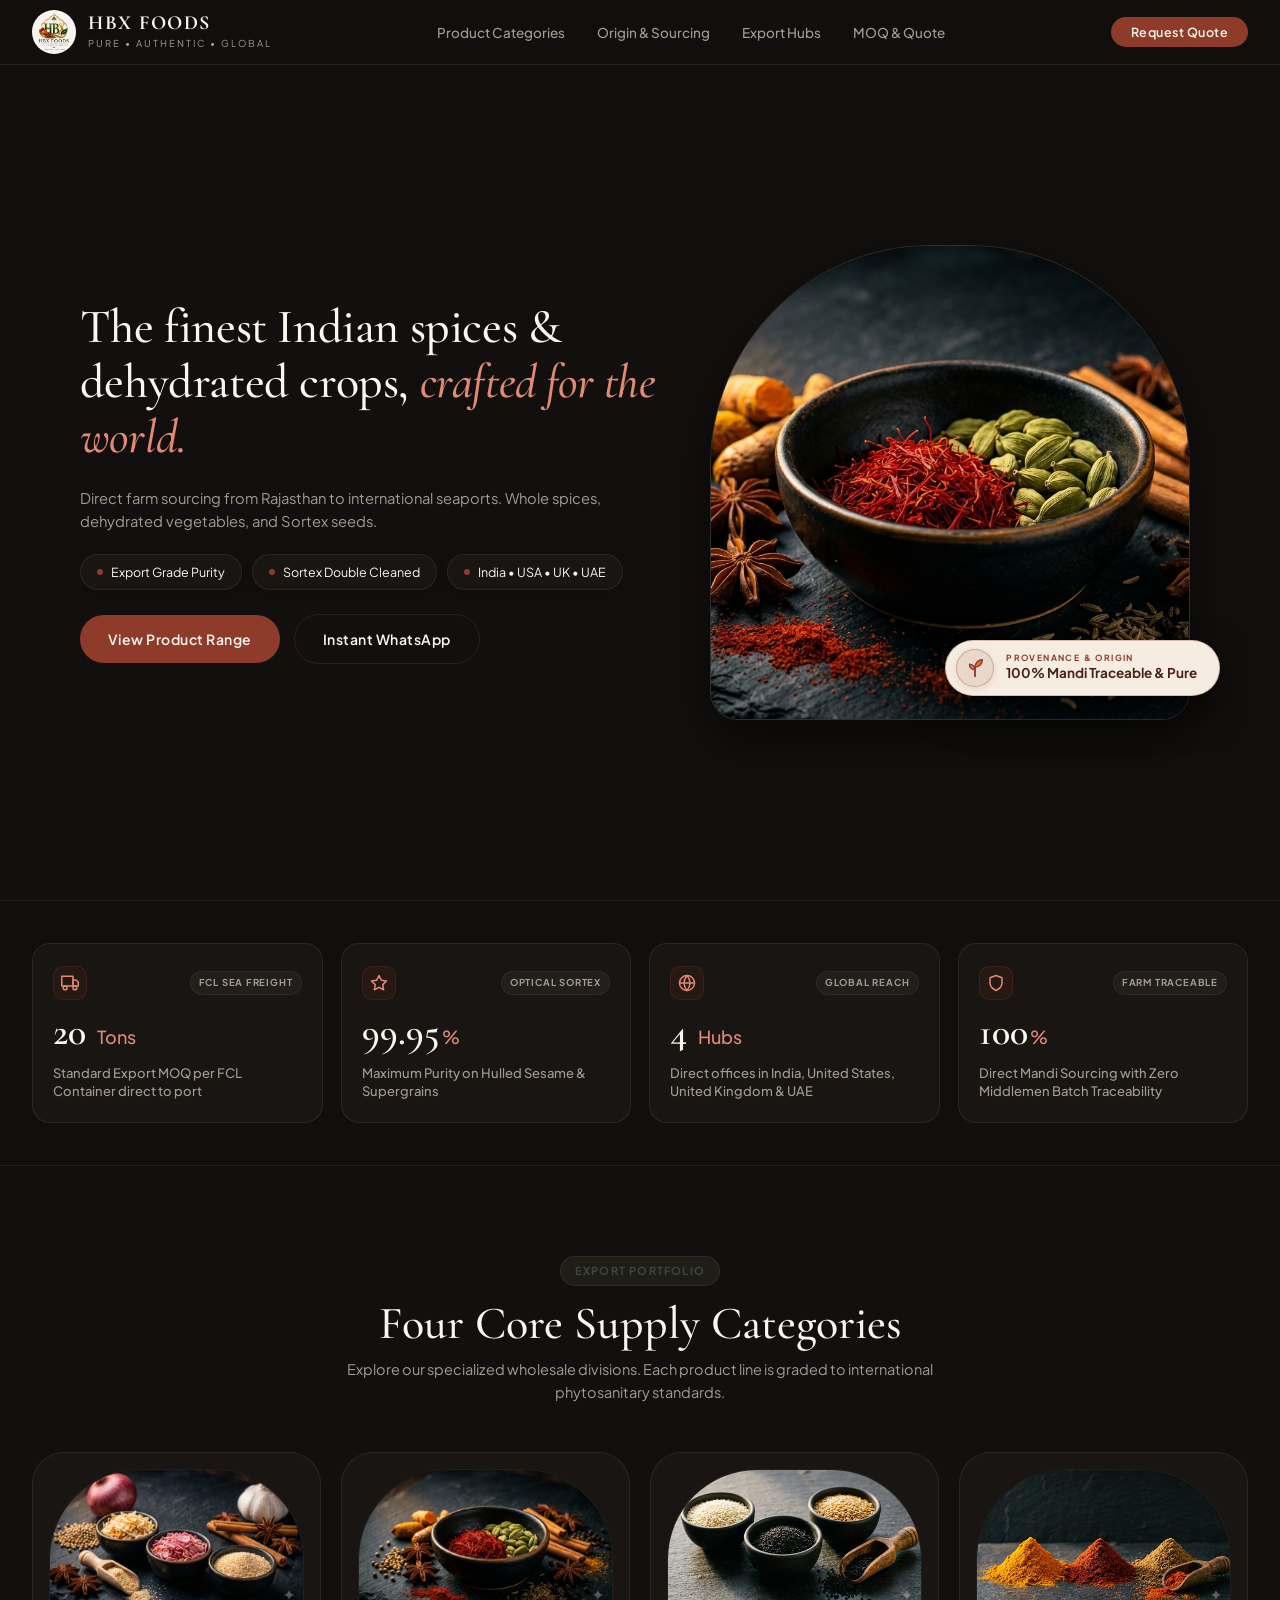
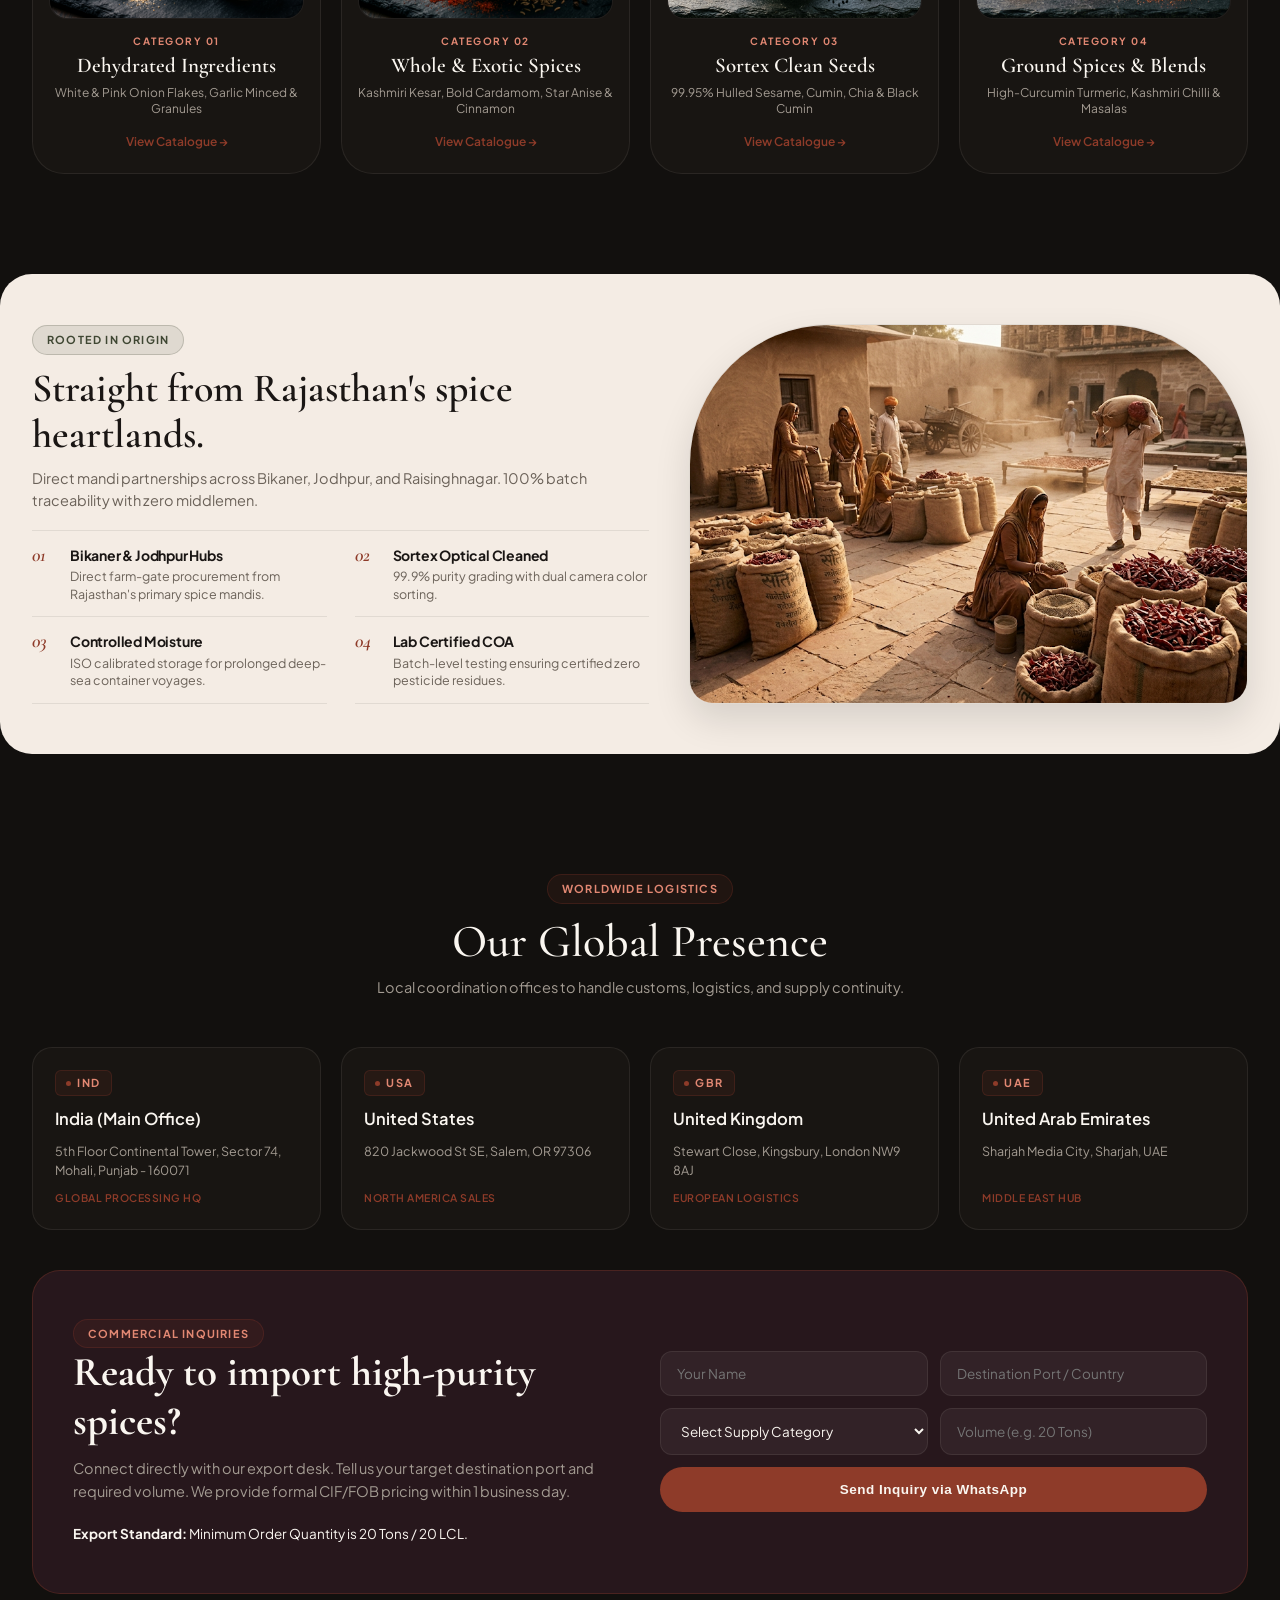
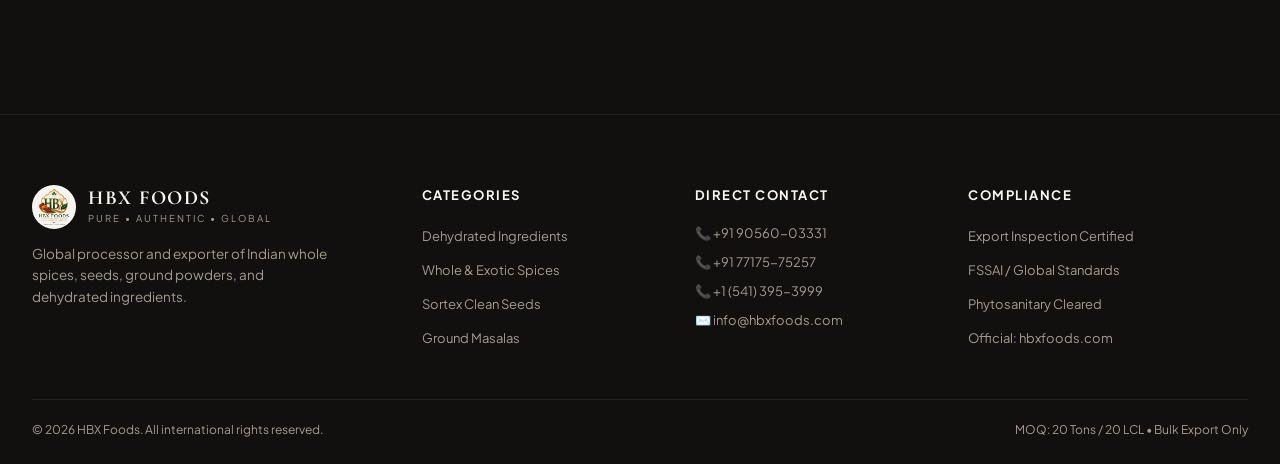
==== commit 122c35cd: "fix(mobile): remove floating dock and fix header layout balance on mobile" ====
--- a/index.html
+++ b/index.html
@@ -157,6 +157,8 @@
       display: flex;
       align-items: center;
       gap: 12px;
+      text-decoration: none;
+      min-width: 0;
     }
 
     .logo-img-wrap {
@@ -169,6 +171,7 @@
       display: flex;
       align-items: center;
       justify-content: center;
+      flex-shrink: 0;
     }
 
     .logo-img-wrap img {
@@ -177,12 +180,20 @@
       object-fit: cover;
     }
 
+    .logo-text {
+      display: flex;
+      flex-direction: column;
+      min-width: 0;
+    }
+
     .logo-text h1 {
       font-family: var(--font-serif);
       font-size: 20px;
       letter-spacing: 1.5px;
-      line-height: 1;
+      line-height: 1.1;
       text-transform: uppercase;
+      margin: 0;
+      white-space: nowrap;
     }
 
     .logo-text span {
@@ -190,6 +201,8 @@
       letter-spacing: 2px;
       color: var(--text-muted);
       text-transform: uppercase;
+      margin-top: 2px;
+      white-space: nowrap;
     }
 
     .nav-links {
@@ -209,9 +222,18 @@
       color: var(--text-main);
     }
 
+    .nav-actions {
+      display: flex;
+      align-items: center;
+      flex-shrink: 0;
+    }
+
     .nav-actions .btn {
       padding: 9px 20px;
       font-size: 12.5px;
+      white-space: nowrap;
+      flex-shrink: 0;
+      line-height: 1;
     }
 
     /* ---------------- TRUE 1-SCREEN VIEWPORT HERO (ZERO SCROLL) ---------------- */
@@ -909,61 +931,6 @@
       color: var(--text-muted);
     }
 
-    /* ---------------- APPLE-STYLE GLASSMORPHIC DOCK (COMPACT & SLEEK) ---------------- */
-    .apple-mobile-dock {
-      display: none; /* Desktop par hidden */
-      position: fixed;
-      bottom: 14px;
-      left: 50%;
-      transform: translateX(-50%);
-      z-index: 1000;
-      width: fit-content;
-      max-width: 290px;
-    }
-
-    .dock-pill {
-      background: rgba(22, 19, 16, 0.84);
-      backdrop-filter: blur(24px);
-      -webkit-backdrop-filter: blur(24px);
-      border: 1px solid rgba(244, 236, 228, 0.16);
-      border-radius: 9999px;
-      padding: 4px 8px;
-      display: flex;
-      gap: 6px;
-      align-items: center;
-      box-shadow: 0 10px 30px rgba(0, 0, 0, 0.7);
-    }
-
-    .dock-btn {
-      width: 36px;
-      height: 36px;
-      border-radius: 50%;
-      display: flex;
-      align-items: center;
-      justify-content: center;
-      color: var(--text-muted);
-      transition: all 0.25s ease;
-    }
-
-    .dock-btn svg {
-      width: 17px;
-      height: 17px;
-    }
-
-    .dock-btn:hover, .dock-btn.active {
-      color: #FAF6F0;
-      background: rgba(255, 255, 255, 0.1);
-    }
-
-    .dock-btn-cta {
-      background: var(--accent-terracotta);
-      color: #FAF6F0;
-    }
-
-    .dock-btn-cta:hover {
-      background: var(--accent-terracotta-hover);
-      color: #FAF6F0;
-    }
 
     /* ---------------- RESPONSIVE BREAKPOINTS (MOBILE FIRST LUXURY) ---------------- */
     @media (max-width: 992px) {
@@ -1072,12 +1039,6 @@
       .nav-links {
         display: none;
       }
-      .apple-mobile-dock {
-        display: block; /* Mobile par Apple dock visible */
-      }
-      body {
-        padding-bottom: 75px; /* Dock ke liye space */
-      }
     }
 
     @media (max-width: 600px) {
@@ -1170,26 +1131,58 @@
         height: 240px;
         border-radius: 20px;
       }
+      .container {
+        padding: 0 16px;
+      }
       .inquiry-box {
         padding: 28px 18px;
         border-radius: 22px;
       }
-      .nav-actions .btn {
-        padding: 7px 14px;
-        font-size: 11.5px;
+      header {
+        height: 58px;
+      }
+      .nav-inner {
+        height: 58px;
+        gap: 8px;
       }
       .logo-brand {
-        gap: 8px;
+        gap: 9px;
+        min-width: 0;
+        flex-shrink: 1;
       }
       .logo-img-wrap {
         width: 36px;
         height: 36px;
+        flex-shrink: 0;
+      }
+      .logo-text {
+        min-width: 0;
       }
       .logo-text h1 {
-        font-size: 17px;
+        font-size: 16px;
+        letter-spacing: 1px;
+        line-height: 1.1;
+        margin: 0;
+        white-space: nowrap;
       }
       .logo-text span {
-        font-size: 8.5px;
+        font-size: 7.5px;
+        letter-spacing: 1.2px;
+        line-height: 1;
+        margin-top: 2px;
+        white-space: nowrap;
+      }
+      .nav-actions {
+        flex-shrink: 0;
+      }
+      .nav-actions .btn {
+        padding: 8px 15px;
+        font-size: 11.5px;
+        font-weight: 600;
+        white-space: nowrap;
+        flex-shrink: 0;
+        line-height: 1;
+        border-radius: 999px;
       }
     }
   </style>
@@ -1202,7 +1195,7 @@
       <div class="nav-inner">
         <a href="#" class="logo-brand">
           <div class="logo-img-wrap">
-            <img src="Logo - HBX Food.jpeg" alt="HBX Foods Official Logo" />
+            <img src="images/Logo - HBX Food.jpeg" alt="HBX Foods Official Logo" />
           </div>
           <div class="logo-text">
             <h1>HBX Foods</h1>
@@ -1257,7 +1250,7 @@
         <!-- Arch Visual with Floating Circular Provenance Pill -->
         <div class="hero-visual-wrapper">
           <div class="arch-frame">
-            <img src="Gemini_Generated_Image_hoddjvhoddjvhodd.png" alt="HBX Foods Whole Spices and Kashmiri Saffron" />
+            <img src="images/Gemini_Generated_Image_hoddjvhoddjvhodd.png" alt="HBX Foods Whole Spices and Kashmiri Saffron" />
           </div>
           
           <!-- EMBER & THYME LUXURY CIRCULAR PROVENANCE PILL -->
@@ -1366,7 +1359,7 @@
         <!-- Category 1: Dehydrated Ingredients -->
         <a href="dehydrated.html" class="cat-arch-card">
           <div class="cat-thumb-arch">
-            <img src="Gemini_Generated_Image_rh84jvrh84jvrh84.png" alt="Dehydrated Onion and Garlic Ingredients" />
+            <img src="images/Gemini_Generated_Image_rh84jvrh84jvrh84.png" alt="Dehydrated Onion and Garlic Ingredients" />
           </div>
           <div class="cat-badge-dot">Category 01</div>
           <div class="cat-title">Dehydrated Ingredients</div>
@@ -1377,7 +1370,7 @@
         <!-- Category 2: Whole & Exotic Spices -->
         <a href="whole-spices.html" class="cat-arch-card">
           <div class="cat-thumb-arch">
-            <img src="Gemini_Generated_Image_hoddjvhoddjvhodd.png" alt="Whole Spices and Kashmiri Saffron" />
+            <img src="images/Gemini_Generated_Image_hoddjvhoddjvhodd.png" alt="Whole Spices and Kashmiri Saffron" />
           </div>
           <div class="cat-badge-dot">Category 02</div>
           <div class="cat-title">Whole & Exotic Spices</div>
@@ -1388,7 +1381,7 @@
         <!-- Category 3: Sortex Export Seeds -->
         <a href="seeds.html" class="cat-arch-card">
           <div class="cat-thumb-arch">
-            <img src="image.png" alt="Clean Sortex Sesame and Cumin Seeds" />
+            <img src="images/image.png" alt="Clean Sortex Sesame and Cumin Seeds" />
           </div>
           <div class="cat-badge-dot">Category 03</div>
           <div class="cat-title">Sortex Clean Seeds</div>
@@ -1399,7 +1392,7 @@
         <!-- Category 4: Pure Ground Spices -->
         <a href="ground-spices.html" class="cat-arch-card">
           <div class="cat-thumb-arch">
-            <img src="image copy.png" alt="Pure Ground Turmeric and Chilli Masala" />
+            <img src="images/image copy.png" alt="Pure Ground Turmeric and Chilli Masala" />
           </div>
           <div class="cat-badge-dot">Category 04</div>
           <div class="cat-title">Ground Spices & Blends</div>
@@ -1457,7 +1450,7 @@
         </div>
 
         <div class="heritage-img-frame">
-          <img src="image copy 2.png" alt="HBX Foods spice harvest and sourcing in Rajasthan" />
+          <img src="images/image copy 2.png" alt="HBX Foods spice harvest and sourcing in Rajasthan" />
         </div>
 
       </div>
@@ -1549,7 +1542,7 @@
         <div class="footer-brand">
           <div class="logo-brand">
             <div class="logo-img-wrap">
-              <img src="Logo - HBX Food.jpeg" alt="HBX Foods Official Logo" />
+              <img src="images/Logo - HBX Food.jpeg" alt="HBX Foods Official Logo" />
             </div>
             <div class="logo-text">
               <h1>HBX Foods</h1>
@@ -1598,52 +1591,6 @@
     </div>
   </footer>
 
-  <!-- ================= APPLE-STYLE GLASSMORPHIC MOBILE DOCK (ICONS ONLY) ================= -->
-  <aside class="apple-mobile-dock" aria-label="Mobile Navigation">
-    <div class="dock-pill">
-      <!-- 1. Home -->
-      <a href="#" class="dock-btn active" title="Home">
-        <svg width="20" height="20" viewBox="0 0 24 24" fill="none" stroke="currentColor" stroke-width="2" stroke-linecap="round" stroke-linejoin="round">
-          <path d="M3 9l9-7 9 7v11a2 2 0 0 1-2 2H5a2 2 0 0 1-2-2z"></path>
-          <polyline points="9 22 9 12 15 12 15 22"></polyline>
-        </svg>
-      </a>
-
-      <!-- 2. Categories -->
-      <a href="#categories" class="dock-btn" title="Product Categories">
-        <svg width="20" height="20" viewBox="0 0 24 24" fill="none" stroke="currentColor" stroke-width="2" stroke-linecap="round" stroke-linejoin="round">
-          <rect x="3" y="3" width="7" height="7"></rect>
-          <rect x="14" y="3" width="7" height="7"></rect>
-          <rect x="14" y="14" width="7" height="7"></rect>
-          <rect x="3" y="14" width="7" height="7"></rect>
-        </svg>
-      </a>
-
-      <!-- 3. Origin & Sourcing -->
-      <a href="#heritage" class="dock-btn" title="Origin & Sourcing">
-        <svg width="20" height="20" viewBox="0 0 24 24" fill="none" stroke="currentColor" stroke-width="2" stroke-linecap="round" stroke-linejoin="round">
-          <path d="M12 22s-8-4.5-8-11.8A8 8 0 0 1 12 2a8 8 0 0 1 8 8.2c0 7.3-8 11.8-8 11.8z"></path>
-          <circle cx="12" cy="10" r="3"></circle>
-        </svg>
-      </a>
-
-      <!-- 4. Global Hubs -->
-      <a href="#global" class="dock-btn" title="Export Hubs">
-        <svg width="20" height="20" viewBox="0 0 24 24" fill="none" stroke="currentColor" stroke-width="2" stroke-linecap="round" stroke-linejoin="round">
-          <circle cx="12" cy="12" r="10"></circle>
-          <line x1="2" y1="12" x2="22" y2="12"></line>
-          <path d="M12 2a15.3 15.3 0 0 1 4 10 15.3 15.3 0 0 1-4 10 15.3 15.3 0 0 1-4-10 15.3 15.3 0 0 1 4-10z"></path>
-        </svg>
-      </a>
-
-      <!-- 5. WhatsApp Inquire -->
-      <a href="https://wa.me/919056003331?text=Hello%20HBX%20Foods,%20I%20want%20an%20export%20inquiry%20quote." target="_blank" class="dock-btn dock-btn-cta" title="WhatsApp Quote">
-        <svg width="20" height="20" viewBox="0 0 24 24" fill="none" stroke="currentColor" stroke-width="2" stroke-linecap="round" stroke-linejoin="round">
-          <path d="M21 11.5a8.38 8.38 0 0 1-.9 3.8 8.5 8.5 0 0 1-7.6 4.7 8.38 8.38 0 0 1-3.8-.9L3 21l1.9-5.7a8.38 8.38 0 0 1-.9-3.8 8.5 8.5 0 0 1 4.7-7.6 8.38 8.38 0 0 1 3.8-.9h.5a8.48 8.48 0 0 1 8 8v.5z"></path>
-        </svg>
-      </a>
-    </div>
-  </aside>
 
   <!-- ================= LOGIC & INTERACTIVITY ================= -->
   <script>
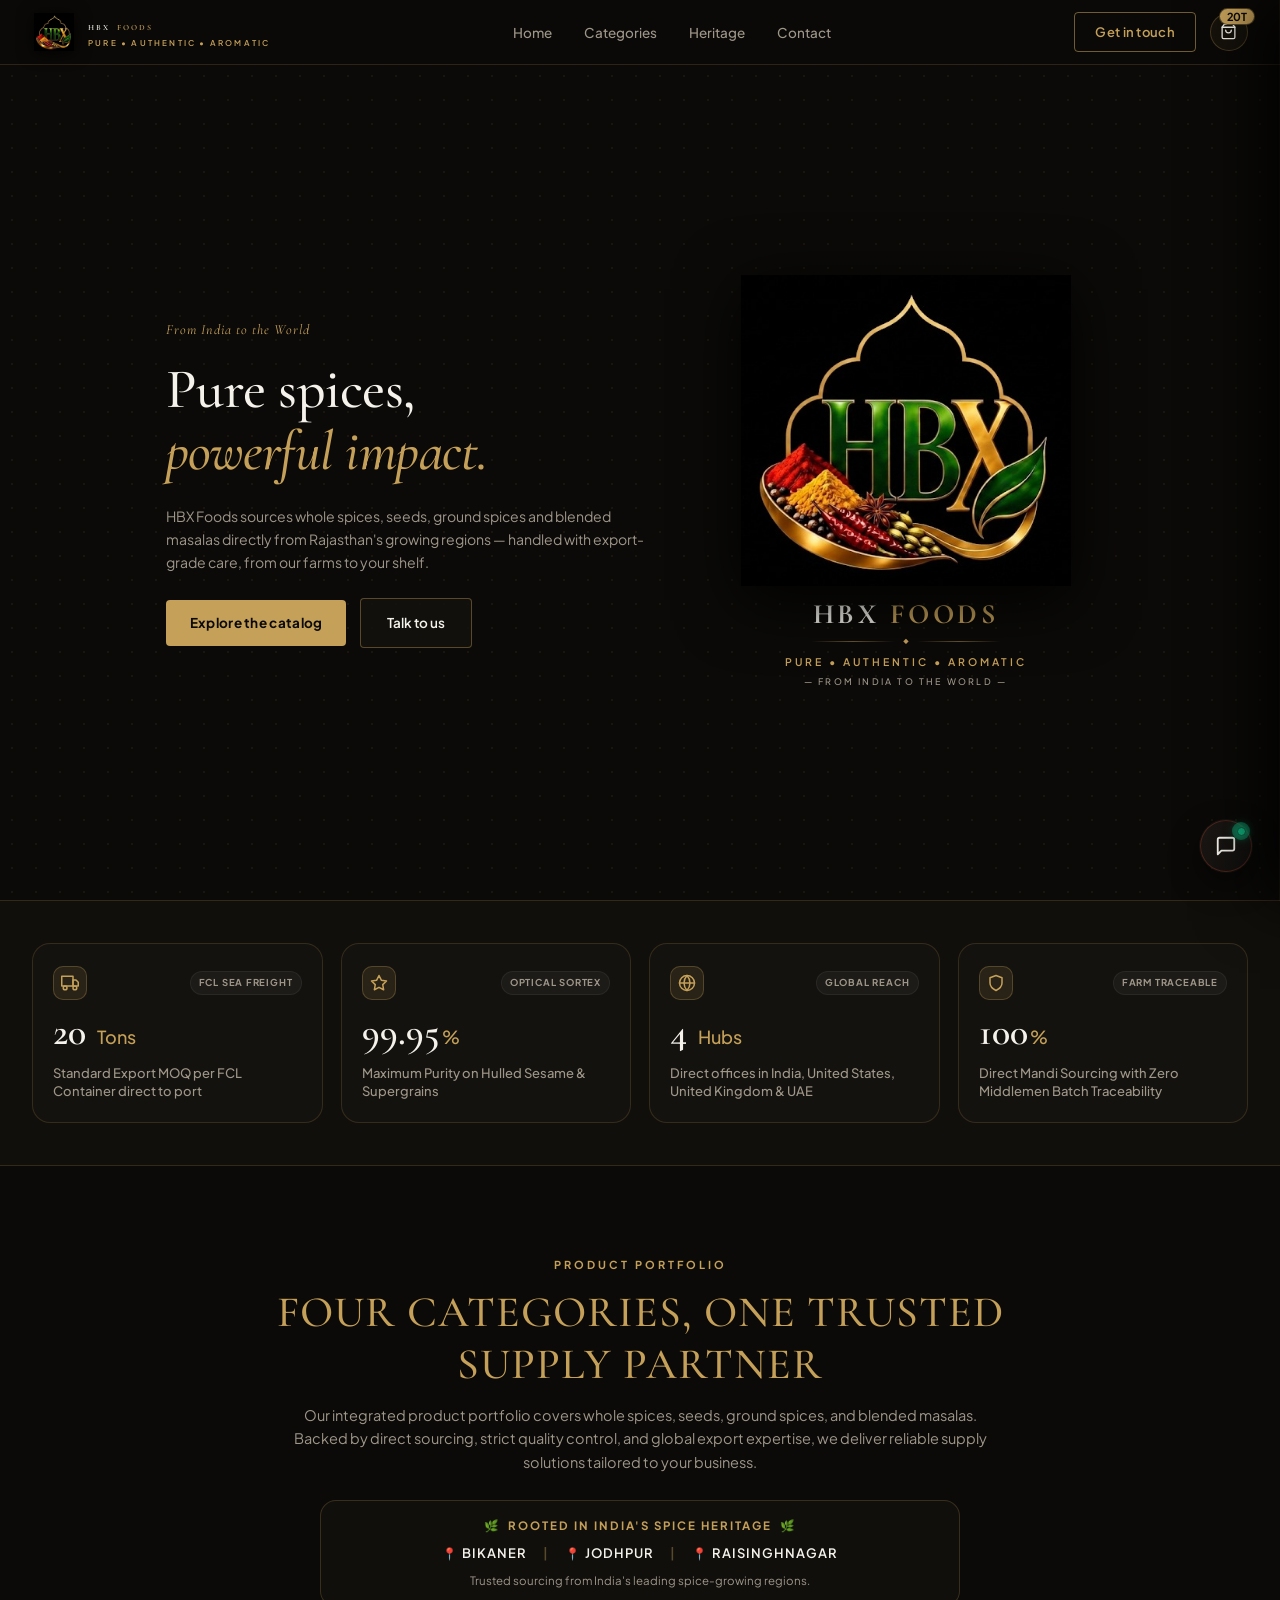
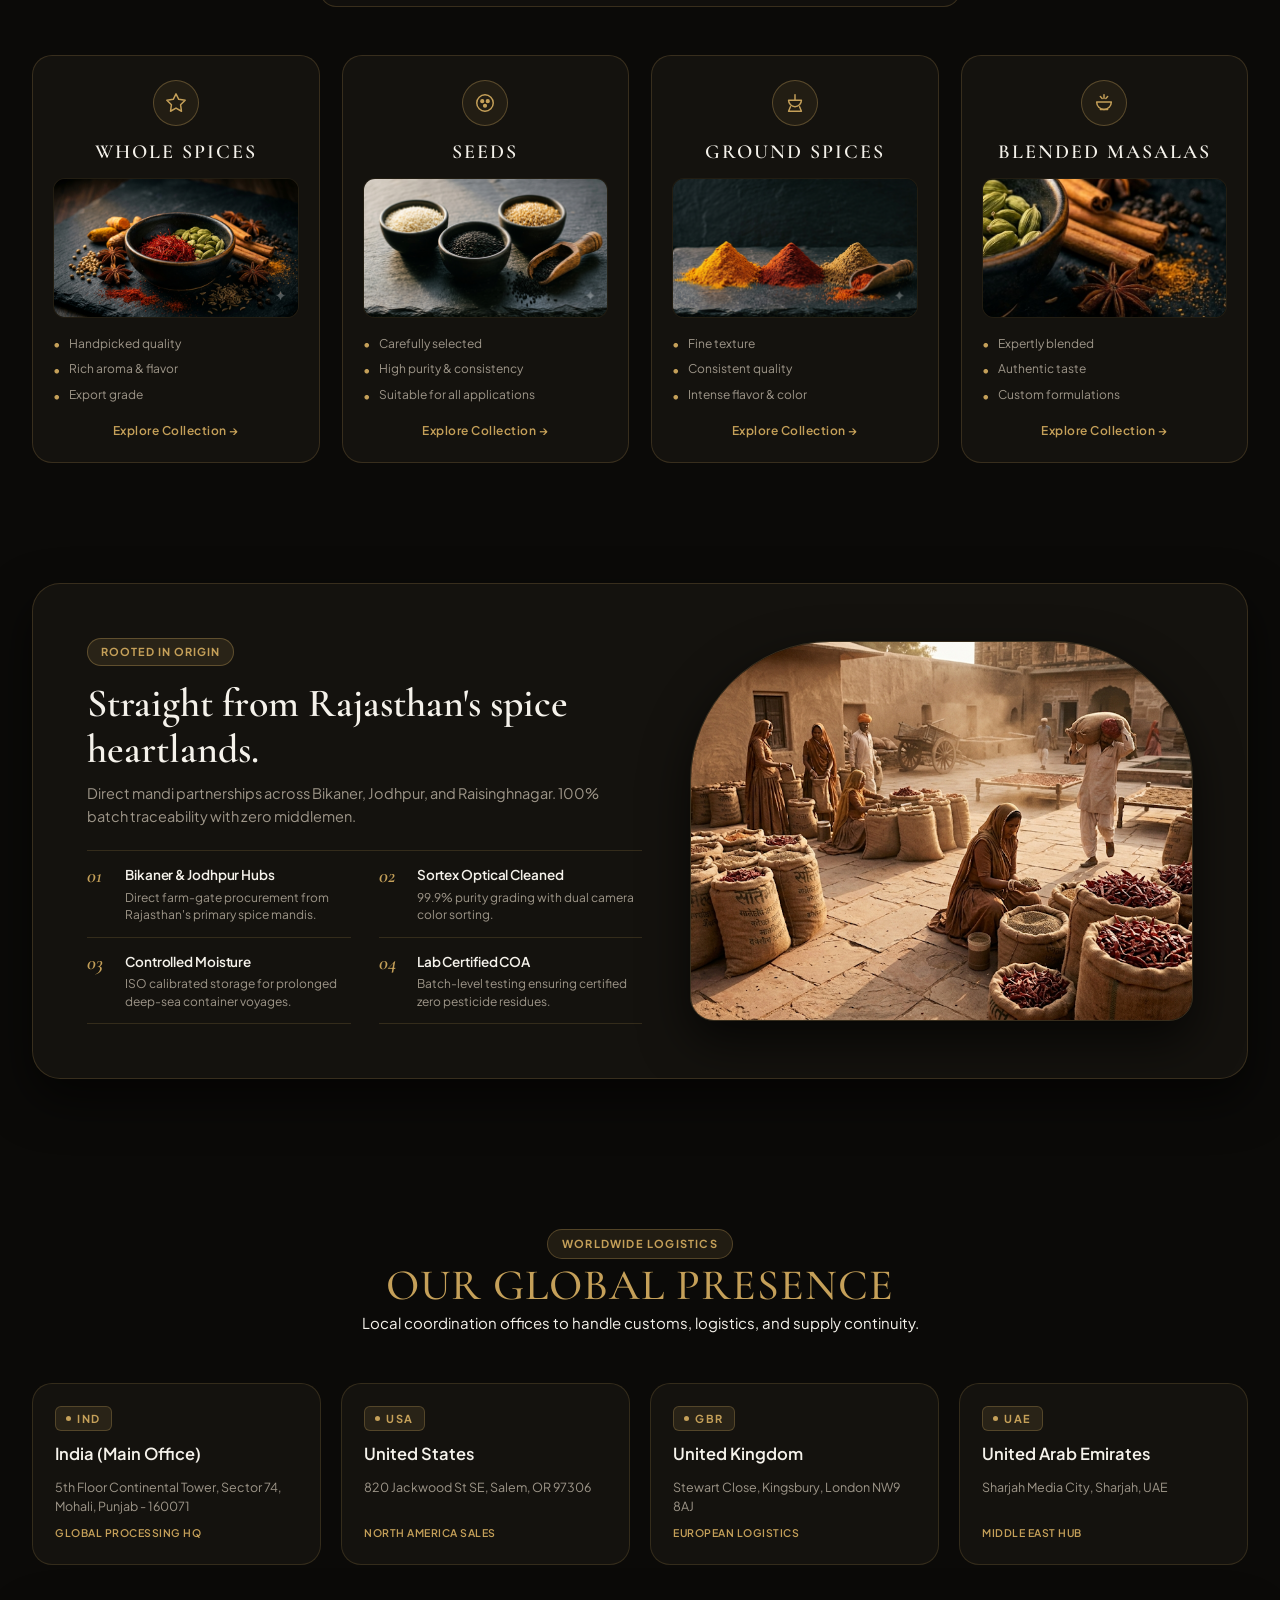
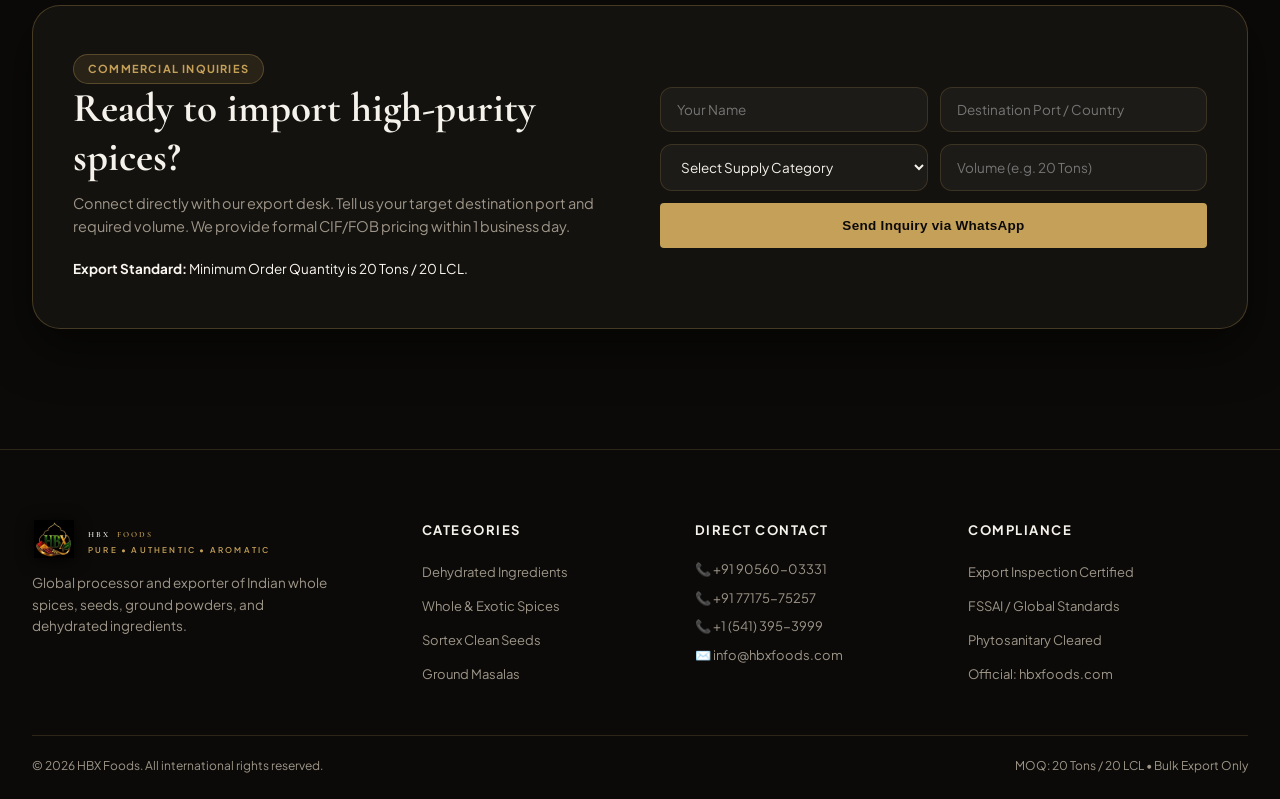
==== commit 7bd435be: "feat(home): modernize hero section, product portfolio showcase, and mobile 2-column layout" ====
--- a/index.html
+++ b/index.html
@@ -9,26 +9,24 @@
   <link rel="preconnect" href="https://fonts.googleapis.com">
   <link rel="preconnect" href="https://fonts.gstatic.com" crossorigin>
   <link href="https://fonts.googleapis.com/css2?family=Cormorant+Garamond:ital,wght@0,400;0,500;0,600;0,700;1,400;1,600&family=Plus+Jakarta+Sans:wght@300;400;500;600;700&display=swap" rel="stylesheet">
+  <link rel="stylesheet" href="container-bag.css">
 
   <style>
-    /* ---------------- DESIGN TOKENS (Noiré & Saffron Muse Architectural Palette) ---------------- */
+    /* ---------------- DESIGN TOKENS (Deep Obsidian Black & Royal Antique Gold) ---------------- */
     :root {
-      --bg-dark: #12100E;         /* Deep espresso black */
-      --bg-card-dark: #181512;    /* Matte dark slate */
-      --bg-light: #F4ECE4;        /* Warm bone plaster */
+      --bg-dark: #0B0A08;         /* Deep velvet obsidian black */
+      --bg-card: #14120E;         /* Matte dark slate with warm undertone */
+      --bg-card-dark: #14120E;
       
-      --accent-terracotta: #8E3B29; /* Saffron Muse burnt terracotta */
-      --accent-terracotta-hover: #752E1E;
-      --accent-olive: #4F5543;     /* Muted organic herb */
-      --accent-wine: #27171C;      /* Deep wine contrast */
+      --accent-gold: #C5A059;     /* Royal Antique Gold from official HBX logo */
+      --accent-gold-hover: #B38E46;
+      --accent-gold-subtle: rgba(197, 160, 89, 0.15);
       
-      --text-main: #FAF6F0;       /* Soft linen white */
-      --text-muted: #A39B92;      /* Warm taupe */
-      --text-dark: #1A1614;       /* Espresso text for light sections */
-      --text-dark-muted: #6B6259;
+      --text-main: #F5F2EB;       /* Pristine off-white/linen */
+      --text-muted: #9E9689;      /* Warm muted sandstone */
       
-      --border-subtle: rgba(244, 236, 228, 0.08);
-      --border-accent: rgba(142, 59, 41, 0.35);
+      --border-subtle: rgba(197, 160, 89, 0.18); /* Delicate gold hairline borders */
+      --border-accent: rgba(197, 160, 89, 0.45);
       
       --font-serif: 'Cormorant Garamond', Georgia, serif;
       --font-sans: 'Plus Jakarta Sans', -apple-system, BlinkMacSystemFont, sans-serif;
@@ -53,6 +51,8 @@
       overflow-x: hidden;
       line-height: 1.6;
       font-size: 15px;
+      background-color: var(--bg-dark);
+      color: var(--text-main);
     }
 
     a {
@@ -84,16 +84,16 @@
       letter-spacing: 1.2px;
       text-transform: uppercase;
       font-weight: 700;
-      background: rgba(142, 59, 41, 0.12);
-      color: #E28873;
-      border: 1px solid rgba(142, 59, 41, 0.25);
+      background: rgba(197, 160, 89, 0.12);
+      color: var(--accent-gold);
+      border: 1px solid rgba(197, 160, 89, 0.3);
       width: fit-content;
     }
 
-    .badge-olive {
-      background: rgba(79, 85, 67, 0.2);
-      color: #3F4733;
-      border-color: rgba(79, 85, 67, 0.3);
+    .badge-gold {
+      background: rgba(197, 160, 89, 0.15);
+      color: var(--accent-gold);
+      border-color: rgba(197, 160, 89, 0.35);
     }
 
     .btn {
@@ -101,25 +101,47 @@
       align-items: center;
       justify-content: center;
       gap: 10px;
-      padding: 13px 26px;
-      border-radius: var(--radius-pill);
+      padding: 12px 24px;
+      border-radius: 4px;
       font-size: 13.5px;
       font-weight: 600;
-      letter-spacing: 0.5px;
+      letter-spacing: 0.3px;
       cursor: pointer;
       border: none;
-      transition: all 0.3s ease;
-    }
-
-    .btn-terracotta {
-      background: var(--accent-terracotta);
-      color: #FAF6F0;
-    }
-
-    .btn-terracotta:hover {
-      background: var(--accent-terracotta-hover);
+      transition: all 0.25s ease;
+      text-decoration: none;
+    }
+
+    .btn-gold {
+      background: var(--accent-gold);
+      color: #0B0A08;
+      font-weight: 700;
+      border: none;
+    }
+
+    .btn-gold:hover {
+      background: var(--accent-gold-hover);
+      color: #0B0A08;
       transform: translateY(-2px);
-      box-shadow: 0 10px 24px rgba(142, 59, 41, 0.35);
+      box-shadow: 0 8px 24px rgba(197, 160, 89, 0.35);
+    }
+
+    .btn-gold-outline {
+      background: transparent;
+      color: var(--accent-gold);
+      border: 1px solid rgba(197, 160, 89, 0.55);
+      font-weight: 600;
+      padding: 9px 20px;
+      border-radius: 4px;
+      font-size: 13px;
+      letter-spacing: 0.3px;
+    }
+
+    .btn-gold-outline:hover {
+      background: rgba(197, 160, 89, 0.14);
+      border-color: var(--accent-gold);
+      color: #FFF;
+      transform: translateY(-2px);
     }
 
     .btn-outline {
@@ -129,8 +151,9 @@
     }
 
     .btn-outline:hover {
-      border-color: var(--text-muted);
-      background: rgba(255, 255, 255, 0.04);
+      border-color: var(--accent-gold);
+      background: rgba(197, 160, 89, 0.08);
+      color: var(--accent-gold);
       transform: translateY(-2px);
     }
 
@@ -141,7 +164,7 @@
       left: 0;
       width: 100%;
       z-index: 999;
-      background: rgba(18, 16, 14, 0.92);
+      background: rgba(11, 10, 8, 0.94);
       backdrop-filter: blur(16px);
       border-bottom: 1px solid var(--border-subtle);
     }
@@ -150,7 +173,7 @@
       display: flex;
       align-items: center;
       justify-content: space-between;
-      height: 64px; /* Sleek 64px height */
+      height: 64px;
     }
 
     .logo-brand {
@@ -163,11 +186,11 @@
 
     .logo-img-wrap {
       width: 44px;
-      height: 44px;
-      border-radius: 50%;
-      overflow: hidden;
-      border: 1px solid rgba(244, 236, 228, 0.15);
-      background: #FFFFFF;
+      height: 38px;
+      border-radius: 0;
+      overflow: visible;
+      border: none;
+      background: transparent;
       display: flex;
       align-items: center;
       justify-content: center;
@@ -177,7 +200,8 @@
     .logo-img-wrap img {
       width: 100%;
       height: 100%;
-      object-fit: cover;
+      object-fit: contain;
+      filter: drop-shadow(0 2px 8px rgba(0, 0, 0, 0.8));
     }
 
     .logo-text {
@@ -188,21 +212,30 @@
 
     .logo-text h1 {
       font-family: var(--font-serif);
-      font-size: 20px;
-      letter-spacing: 1.5px;
+      font-size: 19px;
+      letter-spacing: 2px;
       line-height: 1.1;
       text-transform: uppercase;
       margin: 0;
       white-space: nowrap;
     }
 
+    .logo-text .brand-white {
+      color: #F5F2EB;
+    }
+
+    .logo-text .brand-gold {
+      color: #C5A059;
+    }
+
     .logo-text span {
-      font-size: 9.5px;
-      letter-spacing: 2px;
-      color: var(--text-muted);
+      font-size: 8px;
+      letter-spacing: 2.2px;
+      color: #C5A059;
       text-transform: uppercase;
       margin-top: 2px;
       white-space: nowrap;
+      font-weight: 600;
     }
 
     .nav-links {
@@ -210,50 +243,58 @@
       align-items: center;
       gap: 32px;
       list-style: none;
+      margin: 0;
+      padding: 0;
+      flex-shrink: 0;
+      white-space: nowrap;
+    }
+
+    .nav-links li {
+      flex-shrink: 0;
+      white-space: nowrap;
     }
 
     .nav-links a {
       font-size: 13.5px;
-      color: var(--text-muted);
+      color: #9E9689;
       font-weight: 500;
+      white-space: nowrap;
+      transition: color 0.2s ease;
+      flex-shrink: 0;
+      display: inline-block;
+      text-decoration: none;
     }
 
     .nav-links a:hover {
-      color: var(--text-main);
+      color: #C5A059;
     }
 
     .nav-actions {
       display: flex;
       align-items: center;
+      gap: 14px;
       flex-shrink: 0;
-    }
-
-    .nav-actions .btn {
-      padding: 9px 20px;
-      font-size: 12.5px;
-      white-space: nowrap;
-      flex-shrink: 0;
-      line-height: 1;
     }
 
     /* ---------------- TRUE 1-SCREEN VIEWPORT HERO (ZERO SCROLL) ---------------- */
     .hero {
-      height: calc(100vh - 64px);
       min-height: calc(100vh - 64px);
-      max-height: calc(100vh - 64px);
       display: flex;
       align-items: center;
       margin-top: 64px;
-      padding: 0;
+      padding: 40px 0;
       position: relative;
       box-sizing: border-box;
+      background-color: #0B0A08;
+      background-image: radial-gradient(rgba(197, 160, 89, 0.08) 1px, transparent 1px);
+      background-size: 24px 24px;
       overflow: hidden;
     }
 
     .hero-grid {
       display: grid;
       grid-template-columns: 1.15fr 1fr;
-      gap: clamp(24px, 3.5vw, 44px);
+      gap: clamp(24px, 4vw, 52px);
       align-items: center;
       width: 100%;
     }
@@ -269,59 +310,46 @@
       width: 100%;
     }
 
+    .hero-kicker {
+      display: inline-block;
+      font-family: var(--font-serif);
+      font-size: 14px;
+      font-style: italic;
+      letter-spacing: 1px;
+      color: #C5A059;
+      margin-bottom: 16px;
+    }
+
     .hero-details-block {
       display: flex;
       flex-direction: column;
-      gap: clamp(12px, 2vh, 18px);
+      gap: clamp(14px, 2.2vh, 20px);
       width: 100%;
     }
 
     .hero-title {
       font-family: var(--font-serif);
-      font-size: clamp(34px, 3.8vw, 48px);
-      line-height: 1.15;
+      font-size: clamp(38px, 4.4vw, 56px);
+      line-height: 1.12;
       font-weight: 500;
-      color: var(--text-main);
-      letter-spacing: -0.4px;
-    }
-
-    .hero-title em {
+      color: #F5F2EB;
+      letter-spacing: -0.5px;
+      margin: 0;
+    }
+
+    .hero-title .gold-italic {
       font-style: italic;
-      color: #E28873;
+      color: #C5A059;
+      font-family: var(--font-serif);
+      font-weight: 500;
     }
 
     .hero-subtitle {
-      font-size: clamp(14px, 1.15vw, 16px);
-      color: var(--text-muted);
-      max-width: 530px;
-      line-height: 1.6;
-    }
-
-    .hero-pills {
-      display: flex;
-      flex-wrap: wrap;
-      gap: 10px;
-      margin: 2px 0;
-    }
-
-    .pill-item {
-      display: flex;
-      align-items: center;
-      gap: 8px;
-      font-size: 12.5px;
-      color: var(--text-main);
-      background: var(--bg-card-dark);
-      padding: 7px 16px;
-      border-radius: var(--radius-pill);
-      border: 1px solid var(--border-subtle);
-      box-shadow: 0 4px 12px rgba(0, 0, 0, 0.2);
-    }
-
-    .pill-item .dot {
-      width: 6px;
-      height: 6px;
-      border-radius: 50%;
-      background: var(--accent-terracotta);
+      font-size: clamp(14px, 1.1vw, 15.5px);
+      color: #9E9689;
+      max-width: 480px;
+      line-height: 1.65;
+      margin: 0;
     }
 
     .hero-actions {
@@ -331,13 +359,29 @@
       margin-top: 4px;
     }
 
-    .hero-actions .btn {
-      padding: 13px 28px;
-      font-size: 14px;
+    .btn-gold-glass {
+      background: rgba(20, 18, 14, 0.85);
+      color: #F5F2EB;
+      border: 1px solid rgba(197, 160, 89, 0.4);
       font-weight: 600;
-    }
-
-    /* GRAND ARCH (PERFECTLY FILLS SCREEN SPACE WITHOUT OVERFLOW) */
+      padding: 13px 26px;
+      border-radius: 4px;
+      font-size: 13.5px;
+      text-decoration: none;
+      display: inline-flex;
+      align-items: center;
+      justify-content: center;
+      transition: all 0.25s ease;
+    }
+
+    .btn-gold-glass:hover {
+      background: rgba(197, 160, 89, 0.15);
+      border-color: #C5A059;
+      color: #FFF;
+      transform: translateY(-2px);
+    }
+
+    /* ---------------- HERO RIGHT CREST EMBLEM ---------------- */
     .hero-visual-wrapper {
       position: relative;
       display: flex;
@@ -346,83 +390,99 @@
       width: 100%;
     }
 
-    .arch-frame {
+    .hero-crest-card {
+      display: flex;
+      flex-direction: column;
+      align-items: center;
+      text-align: center;
       width: 100%;
-      max-width: 480px;
-      height: clamp(380px, 78vh, 475px);
-      max-height: calc(100vh - 86px);
-      border-radius: 220px 220px 28px 28px;
-      overflow: hidden;
-      border: 1px solid rgba(244, 236, 228, 0.14);
-      box-shadow: 0 20px 48px rgba(0, 0, 0, 0.55);
-      position: relative;
-    }
-
-    .arch-frame img {
+      max-width: 440px;
+    }
+
+    .hero-crest-img-box {
       width: 100%;
-      height: 100%;
-      object-fit: cover;
-    }
-
-    /* ---------------- LUXURY CIRCULAR PROVENANCE PILL ---------------- */
-    .hero-provenance-pill {
-      position: absolute;
-      bottom: 24px;
-      right: -20px;
-      background: #F6EDE2; /* Warm cream luxury pill */
-      border: 1px solid rgba(142, 59, 41, 0.28);
-      border-radius: 999px;
-      padding: 8px 22px 8px 10px;
-      display: flex;
-      align-items: center;
-      gap: 12px;
-      box-shadow: 0 16px 36px rgba(0, 0, 0, 0.55);
-      z-index: 10;
-      transition: all 0.3s ease;
-      cursor: default;
-    }
-
-    .hero-provenance-pill:hover {
-      transform: translateY(-3px);
-      box-shadow: 0 20px 42px rgba(0, 0, 0, 0.6);
-      border-color: rgba(142, 59, 41, 0.5);
-    }
-
-    .provenance-circle {
-      width: 38px;
-      height: 38px;
-      border-radius: 50%;
-      background: rgba(142, 59, 41, 0.12); /* Saffron terracotta tint */
-      border: 1.5px solid rgba(142, 59, 41, 0.3);
-      display: flex;
-      align-items: center;
+      max-width: 330px;
+      display: flex;
       justify-content: center;
-      flex-shrink: 0;
-      box-shadow: 0 2px 8px rgba(142, 59, 41, 0.15);
-    }
-
-    .provenance-info {
+      align-items: center;
+    }
+
+    .hero-crest-graphic {
+      width: 100%;
+      height: auto;
+      object-fit: contain;
+      filter: drop-shadow(0 14px 32px rgba(0, 0, 0, 0.9));
+      transition: transform 0.4s ease;
+    }
+
+    .hero-crest-card:hover .hero-crest-graphic {
+      transform: scale(1.03);
+    }
+
+    .hero-crest-typography {
+      margin-top: 14px;
       display: flex;
       flex-direction: column;
-      gap: 2px;
-      text-align: left;
-    }
-
-    .provenance-info .p-meta {
-      font-size: 8.5px;
+      align-items: center;
+      width: 100%;
+    }
+
+    .crest-brand-title {
+      font-family: var(--font-serif);
+      font-size: 28px;
       font-weight: 700;
-      letter-spacing: 1.4px;
+      letter-spacing: 3.5px;
+      line-height: 1;
       text-transform: uppercase;
-      color: var(--accent-terracotta); /* Warm terracotta #8E3B29 */
+    }
+
+    .crest-brand-title .brand-white {
+      color: #F5F2EB;
+    }
+
+    .crest-brand-title .brand-gold {
+      color: #C5A059;
+    }
+
+    .crest-divider-wrap {
+      display: flex;
+      align-items: center;
+      justify-content: center;
+      gap: 8px;
+      width: 190px;
+      margin: 10px auto;
+    }
+
+    .crest-line {
+      flex: 1;
+      height: 1px;
+      background: linear-gradient(90deg, transparent, rgba(197, 160, 89, 0.5), transparent);
+    }
+
+    .crest-diamond {
+      font-size: 7px;
+      color: #C5A059;
       line-height: 1;
     }
 
-    .provenance-info .p-text {
-      font-size: 13.5px;
-      font-weight: 700;
-      color: #4A251D; /* Warm spice tone instead of harsh pitch black */
-      line-height: 1.2;
-      white-space: nowrap;
+    .crest-subtitle {
+      font-family: var(--font-sans);
+      font-size: 10.5px;
+      font-weight: 600;
+      letter-spacing: 3px;
+      color: #C5A059;
+      text-transform: uppercase;
+      line-height: 1.4;
+    }
+
+    .crest-tagline {
+      font-family: var(--font-sans);
+      font-size: 9px;
+      font-weight: 500;
+      letter-spacing: 2.2px;
+      color: #9E9689;
+      text-transform: uppercase;
+      margin-top: 5px;
     }
 
     /* ---------------- PROFESSIONAL STATS CARDS (BOXED LUXURY) ---------------- */
@@ -430,7 +490,7 @@
       padding: 42px 0;
       border-top: 1px solid var(--border-subtle);
       border-bottom: 1px solid var(--border-subtle);
-      background: rgba(18, 16, 14, 0.6);
+      background: rgba(20, 18, 14, 0.7);
     }
 
     .stats-row {
@@ -440,7 +500,7 @@
     }
 
     .stat-card {
-      background: var(--bg-card-dark);
+      background: var(--bg-card);
       border: 1px solid var(--border-subtle);
       border-radius: 18px;
       padding: 22px 20px;
@@ -459,15 +519,15 @@
       left: 0;
       width: 100%;
       height: 2px;
-      background: linear-gradient(90deg, transparent, rgba(142, 59, 41, 0.5), transparent);
+      background: linear-gradient(90deg, transparent, rgba(197, 160, 89, 0.6), transparent);
       opacity: 0;
       transition: opacity 0.3s ease;
     }
 
     .stat-card:hover {
-      border-color: rgba(142, 59, 41, 0.4);
+      border-color: rgba(197, 160, 89, 0.45);
       transform: translateY(-3px);
-      box-shadow: 0 12px 28px rgba(0, 0, 0, 0.45);
+      box-shadow: 0 12px 28px rgba(0, 0, 0, 0.5);
     }
 
     .stat-card:hover::before {
@@ -484,9 +544,9 @@
       width: 34px;
       height: 34px;
       border-radius: 10px;
-      background: rgba(142, 59, 41, 0.12);
-      border: 1px solid rgba(142, 59, 41, 0.22);
-      color: #E28873;
+      background: rgba(197, 160, 89, 0.12);
+      border: 1px solid rgba(197, 160, 89, 0.28);
+      color: #C5A059;
       display: flex;
       align-items: center;
       justify-content: center;
@@ -497,7 +557,7 @@
       font-weight: 700;
       letter-spacing: 0.8px;
       text-transform: uppercase;
-      color: #A39B92;
+      color: #9E9689;
       background: rgba(255, 255, 255, 0.04);
       border: 1px solid rgba(255, 255, 255, 0.06);
       padding: 3px 8px;
@@ -517,7 +577,7 @@
       font-size: 18px;
       font-family: var(--font-sans);
       font-weight: 500;
-      color: #E28873;
+      color: #C5A059;
       margin-left: 2px;
     }
 
@@ -528,127 +588,268 @@
       line-height: 1.4;
     }
 
-    /* ---------------- 4 ARCH CATEGORIES IN 1 ROW ---------------- */
+    /* ---------------- 4 PORTFOLIO CATEGORIES (PDF MATCH) ---------------- */
     .products-section {
-      padding: 90px 0 60px;
+      padding: 90px 0 70px;
       scroll-margin-top: 70px;
+      background: #0B0A08;
+    }
+
+    .portfolio-kicker {
+      font-size: 11px;
+      letter-spacing: 3px;
+      text-transform: uppercase;
+      color: #C5A059;
+      font-weight: 700;
+      margin-bottom: 12px;
     }
 
     .section-header {
       text-align: center;
-      max-width: 680px;
+      max-width: 800px;
       margin: 0 auto 48px;
     }
 
     .section-header .section-title {
       font-family: var(--font-serif);
-      font-size: clamp(32px, 3.6vw, 46px);
+      font-size: clamp(30px, 3.4vw, 44px);
       font-weight: 500;
-      margin-top: 10px;
-      line-height: 1.18;
-    }
-
-    .section-header p {
+      color: #C5A059;
+      letter-spacing: 1px;
+      text-transform: uppercase;
+      line-height: 1.2;
+    }
+
+    .section-subtitle {
       font-size: 14.5px;
-      color: var(--text-muted);
-      margin-top: 8px;
-    }
-
+      color: #9E9689;
+      max-width: 720px;
+      margin: 14px auto 26px;
+      line-height: 1.6;
+    }
+
+    /* Mandi Heritage Bar */
+    .mandi-heritage-bar {
+      display: flex;
+      flex-direction: column;
+      align-items: center;
+      gap: 8px;
+      margin: 20px auto 36px;
+      padding: 16px 24px;
+      background: rgba(20, 18, 14, 0.75);
+      border: 1px solid rgba(197, 160, 89, 0.22);
+      border-radius: 16px;
+      max-width: 640px;
+    }
+
+    .mandi-kicker {
+      font-size: 11.5px;
+      font-weight: 700;
+      letter-spacing: 2px;
+      color: #C5A059;
+      text-transform: uppercase;
+      display: flex;
+      align-items: center;
+      gap: 8px;
+    }
+
+    .mandi-locations {
+      display: flex;
+      align-items: center;
+      gap: 16px;
+      font-size: 13px;
+      font-weight: 600;
+      color: #F5F2EB;
+      letter-spacing: 1px;
+    }
+
+    .mandi-loc {
+      display: inline-flex;
+      align-items: center;
+      gap: 4px;
+    }
+
+    .loc-pin {
+      font-size: 12px;
+    }
+
+    .mandi-sep {
+      color: rgba(197, 160, 89, 0.4);
+    }
+
+    .mandi-sub {
+      font-size: 11.5px;
+      color: #9E9689;
+    }
+
+    /* 4 Cards Grid */
     .category-row {
       display: grid;
       grid-template-columns: repeat(4, 1fr);
-      gap: 20px;
-    }
-
-    .cat-arch-card {
-      background: var(--bg-card-dark);
-      border: 1px solid var(--border-subtle);
-      border-radius: 32px;
-      padding: 16px 16px 22px;
+      gap: 22px;
+    }
+
+    .cat-portfolio-card {
+      background: #14120E;
+      border: 1px solid rgba(197, 160, 89, 0.2);
+      border-radius: 20px;
+      padding: 24px 20px 22px;
       text-align: center;
-      cursor: pointer;
       display: flex;
       flex-direction: column;
-      transition: all 0.35s ease;
-    }
-
-    .cat-arch-card:hover {
-      transform: translateY(-4px);
-      border-color: rgba(142, 59, 41, 0.45);
-      background: #1F1B18;
-      box-shadow: 0 16px 36px rgba(142, 59, 41, 0.2);
-    }
-
-    .cat-thumb-arch {
+      align-items: center;
+      transition: all 0.35s cubic-bezier(0.16, 1, 0.3, 1);
+      text-decoration: none;
+      position: relative;
+    }
+
+    .cat-portfolio-card:hover {
+      transform: translateY(-5px);
+      border-color: #C5A059;
+      background: #1A1712;
+      box-shadow: 0 16px 36px rgba(0, 0, 0, 0.6), 0 0 20px rgba(197, 160, 89, 0.15);
+    }
+
+    .cat-icon-badge {
+      width: 46px;
+      height: 46px;
+      border-radius: 50%;
+      background: rgba(197, 160, 89, 0.08);
+      border: 1.5px solid rgba(197, 160, 89, 0.35);
+      color: #C5A059;
+      display: flex;
+      align-items: center;
+      justify-content: center;
+      margin-bottom: 14px;
+      transition: transform 0.3s ease, border-color 0.3s ease;
+    }
+
+    .cat-icon-badge svg {
+      width: 22px;
+      height: 22px;
+    }
+
+    .cat-portfolio-card:hover .cat-icon-badge {
+      transform: scale(1.1);
+      border-color: #C5A059;
+      background: rgba(197, 160, 89, 0.18);
+    }
+
+    .cat-portfolio-title {
+      font-family: var(--font-serif);
+      font-size: 20px;
+      letter-spacing: 2px;
+      text-transform: uppercase;
+      color: #F5F2EB;
+      font-weight: 600;
+      margin-bottom: 14px;
+      line-height: 1.2;
+    }
+
+    .cat-portfolio-photo {
       width: 100%;
-      height: 150px;
-      border-radius: 90px 90px 18px 18px;
+      height: 140px;
+      border-radius: 12px;
       overflow: hidden;
-      margin-bottom: 14px;
-      background: #0E0C0B;
-      border: 1px solid rgba(244, 236, 228, 0.08);
-    }
-
-    .cat-thumb-arch img {
+      margin-bottom: 16px;
+      border: 1px solid rgba(197, 160, 89, 0.12);
+      background: #0B0A08;
+    }
+
+    .cat-portfolio-photo img {
       width: 100%;
       height: 100%;
       object-fit: cover;
-      transition: transform 0.5s ease;
-    }
-
-    .cat-arch-card:hover .cat-thumb-arch img {
+      transition: transform 0.4s ease;
+    }
+
+    .cat-portfolio-card:hover .cat-portfolio-photo img {
       transform: scale(1.06);
     }
 
-    .cat-badge-dot {
-      font-size: 10px;
-      font-weight: 700;
-      letter-spacing: 1.5px;
-      text-transform: uppercase;
-      color: #E28873;
-      margin-bottom: 4px;
-    }
-
-    .cat-title {
-      font-family: var(--font-serif);
-      font-size: 21px;
-      font-weight: 600;
-      line-height: 1.2;
-      color: var(--text-main);
-    }
-
-    .cat-desc {
+    .cat-bullets {
+      list-style: none;
+      padding: 0;
+      margin: 0 0 16px;
+      text-align: left;
+      width: 100%;
+      display: flex;
+      flex-direction: column;
+      gap: 6px;
+    }
+
+    .cat-bullets li {
       font-size: 12px;
-      color: var(--text-muted);
-      margin: 6px 0 14px;
+      color: #9E9689;
       line-height: 1.4;
-    }
-
-    .cat-action-link {
+      display: flex;
+      align-items: center;
+      gap: 8px;
+    }
+
+    .cat-bullets li::before {
+      content: '•';
+      color: #C5A059;
+      font-size: 14px;
+      flex-shrink: 0;
+    }
+
+    .cat-explore-btn {
       margin-top: auto;
       font-size: 12px;
       font-weight: 600;
-      color: var(--accent-terracotta);
+      color: #C5A059;
+      letter-spacing: 0.5px;
       display: inline-flex;
       align-items: center;
-      justify-content: center;
       gap: 4px;
-    }
-
-    /* ---------------- RESTORED COMPACT HERITAGE SECTION ---------------- */
+      transition: gap 0.2s ease;
+    }
+
+    .cat-portfolio-card:hover .cat-explore-btn {
+      gap: 8px;
+      color: #DFB96C;
+    }
+
+    /* ---------------- RESTORED COMPACT HERITAGE SECTION (COHESIVE DARK LUXURY) ---------------- */
     .heritage-section {
-      background: var(--bg-light);
-      color: var(--text-dark);
-      padding: 50px 0;
-      border-radius: 32px;
-      margin: 40px auto;
+      background: #0B0A08;
+      color: var(--text-main);
+      padding: 50px 0 70px;
+      margin: 0;
+    }
+
+    .heritage-card {
+      background: #14120E;
+      border: 1px solid rgba(197, 160, 89, 0.2);
+      border-radius: 28px;
+      padding: clamp(32px, 4.5vw, 54px);
+      box-shadow: 0 20px 48px rgba(0, 0, 0, 0.6);
+      position: relative;
+      overflow: hidden;
     }
 
     .heritage-grid {
       display: grid;
       grid-template-columns: 1.05fr 0.95fr;
-      gap: 40px;
-      align-items: center;
+      gap: clamp(28px, 4vw, 48px);
+      align-items: center;
+    }
+
+    .heritage-badge {
+      display: inline-flex;
+      align-items: center;
+      gap: 6px;
+      padding: 4px 13px;
+      border-radius: 999px;
+      font-size: 11px;
+      text-transform: uppercase;
+      font-weight: 700;
+      letter-spacing: 1px;
+      background: rgba(197, 160, 89, 0.12);
+      color: #C5A059;
+      border: 1px solid rgba(197, 160, 89, 0.35);
+      margin-bottom: 14px;
     }
 
     .heritage-content h2 {
@@ -656,15 +857,16 @@
       font-size: clamp(28px, 3.2vw, 40px);
       line-height: 1.15;
       font-weight: 600;
-      margin: 10px 0;
-      color: var(--text-dark);
-    }
-
-    .heritage-content p {
+      margin: 0 0 10px;
+      color: #F5F2EB;
+    }
+
+    .heritage-content .heritage-desc {
       font-size: 14.5px;
-      color: var(--text-dark-muted);
-      line-height: 1.55;
-      margin-bottom: 18px;
+      color: #9E9689;
+      line-height: 1.6;
+      margin-bottom: 22px;
+      max-width: 520px;
     }
 
     /* ---------------- EDITORIAL SPEC LEDGER (ZERO BOXES, CLEAN HAIRLINES) ---------------- */
@@ -672,8 +874,8 @@
       display: grid;
       grid-template-columns: 1fr 1fr;
       gap: 0 28px;
-      margin-top: 18px;
-      border-top: 1px solid rgba(0, 0, 0, 0.08);
+      margin-top: 14px;
+      border-top: 1px solid rgba(197, 160, 89, 0.18);
     }
 
     .ledger-row {
@@ -681,7 +883,7 @@
       align-items: flex-start;
       gap: 14px;
       padding: 13px 0;
-      border-bottom: 1px solid rgba(0, 0, 0, 0.08);
+      border-bottom: 1px solid rgba(197, 160, 89, 0.18);
       transition: all 0.2s ease;
     }
 
@@ -691,9 +893,9 @@
 
     .ledger-num {
       font-family: var(--font-serif);
-      font-size: 19px;
+      font-size: 20px;
       font-style: italic;
-      color: var(--accent-terracotta);
+      color: #C5A059;
       font-weight: 600;
       line-height: 1.1;
       width: 24px;
@@ -704,20 +906,20 @@
     .ledger-content {
       display: flex;
       flex-direction: column;
-      gap: 2px;
+      gap: 3px;
     }
 
     .ledger-content strong {
-      font-size: 14px;
-      font-weight: 700;
-      color: var(--text-dark);
-      letter-spacing: -0.2px;
+      font-size: 13.5px;
+      font-weight: 600;
+      color: #F5F2EB;
+      letter-spacing: -0.1px;
     }
 
     .ledger-content p {
-      font-size: 12.5px;
-      color: var(--text-dark-muted);
-      line-height: 1.4;
+      font-size: 12px;
+      color: #9E9689;
+      line-height: 1.45;
       margin-bottom: 0;
     }
 
@@ -726,19 +928,23 @@
       overflow: hidden;
       height: 380px;
       width: 100%;
-      box-shadow: 0 16px 36px rgba(0, 0, 0, 0.12);
-      border: 1px solid rgba(0, 0, 0, 0.08);
-    }
-
-    .heritage-img-frame img {
+      box-shadow: 0 20px 48px rgba(0, 0, 0, 0.65);
+      border: 1px solid rgba(197, 160, 89, 0.2);
+      position: relative;
+    }
+
+    .heritage-img-frame img,
+    .heritage-img-frame video {
       width: 100%;
       height: 100%;
       object-fit: cover;
+      display: block;
     }
 
     /* ---------------- GLOBAL HUBS (Windows Emoji Fix) ---------------- */
     .global-section {
       padding: 80px 0;
+      background: #0B0A08;
     }
 
     .hubs-grid {
@@ -748,7 +954,7 @@
     }
 
     .hub-card {
-      background: var(--bg-card-dark);
+      background: #14120E;
       border: 1px solid var(--border-subtle);
       border-radius: 20px;
       padding: 22px;
@@ -759,8 +965,9 @@
     }
 
     .hub-card:hover {
-      border-color: var(--border-accent);
-      background: #1F1B18;
+      border-color: #C5A059;
+      background: #1A1712;
+      box-shadow: 0 12px 28px rgba(0, 0, 0, 0.5);
     }
 
     .hub-code {
@@ -771,11 +978,11 @@
       font-weight: 700;
       letter-spacing: 1.5px;
       text-transform: uppercase;
-      color: #E28873;
-      background: rgba(142, 59, 41, 0.12);
+      color: #C5A059;
+      background: rgba(197, 160, 89, 0.12);
       padding: 3px 10px;
       border-radius: 6px;
-      border: 1px solid rgba(142, 59, 41, 0.25);
+      border: 1px solid rgba(197, 160, 89, 0.28);
       width: fit-content;
     }
 
@@ -785,7 +992,7 @@
       width: 5px;
       height: 5px;
       border-radius: 50%;
-      background: var(--accent-terracotta);
+      background: #C5A059;
     }
 
     .hub-card h4 {
@@ -805,14 +1012,14 @@
       font-weight: 600;
       letter-spacing: 0.5px;
       text-transform: uppercase;
-      color: #8E3B29;
+      color: #C5A059;
       margin-top: auto;
     }
 
     /* ---------------- B2B INQUIRY DRAWER ---------------- */
     .inquiry-box {
-      background: var(--accent-wine);
-      border: 1px solid var(--border-accent);
+      background: #14120E;
+      border: 1px solid rgba(197, 160, 89, 0.28);
       border-radius: 28px;
       padding: 48px 40px;
       margin-top: 40px;
@@ -820,12 +1027,14 @@
       grid-template-columns: 1fr 1fr;
       gap: 40px;
       align-items: center;
+      box-shadow: 0 20px 48px rgba(0, 0, 0, 0.5);
     }
 
     .inquiry-text h2 {
       font-family: var(--font-serif);
       font-size: clamp(30px, 3.2vw, 42px);
       line-height: 1.2;
+      color: #F5F2EB;
     }
 
     .inquiry-text p {
@@ -848,7 +1057,7 @@
 
     .form-input, .form-select {
       width: 100%;
-      background: rgba(255, 255, 255, 0.05);
+      background: rgba(255, 255, 255, 0.04);
       border: 1px solid var(--border-subtle);
       border-radius: 12px;
       padding: 13px 16px;
@@ -856,14 +1065,16 @@
       font-family: var(--font-sans);
       font-size: 13.5px;
       outline: none;
+      transition: border-color 0.2s ease;
     }
 
     .form-input:focus, .form-select:focus {
-      border-color: var(--accent-terracotta);
+      border-color: var(--accent-gold);
+      background: rgba(255, 255, 255, 0.07);
     }
 
     .form-select option {
-      background: var(--bg-card-dark);
+      background: var(--bg-card);
       color: var(--text-main);
     }
 
@@ -872,6 +1083,7 @@
       padding: 70px 0 24px;
       border-top: 1px solid var(--border-subtle);
       margin-top: 40px;
+      background: #0B0A08;
     }
 
     .footer-grid {
@@ -906,10 +1118,11 @@
     .footer-col a {
       font-size: 13px;
       color: var(--text-muted);
+      transition: color 0.2s ease;
     }
 
     .footer-col a:hover {
-      color: var(--text-main);
+      color: #C5A059;
     }
 
     .contact-line {
@@ -967,33 +1180,12 @@
         width: 100%;
         margin: 8px 0 14px;
       }
-      .arch-frame {
-        width: 100%;
-        max-width: 100%;
-        height: 280px;
-        max-height: 280px;
-        border-radius: 26px;
-        box-shadow: 0 14px 32px rgba(0, 0, 0, 0.45);
-      }
-      .hero-provenance-pill {
-        bottom: -14px;
-        right: 14px;
-        padding: 6px 16px 6px 8px;
-        box-shadow: 0 12px 28px rgba(0, 0, 0, 0.5);
-      }
-      .provenance-circle {
-        width: 32px;
-        height: 32px;
-      }
-      .provenance-circle svg {
-        width: 17px;
-        height: 17px;
-      }
-      .provenance-info .p-meta {
-        font-size: 8px;
-      }
-      .provenance-info .p-text {
-        font-size: 11.5px;
+      .hero-crest-card {
+        max-width: 320px;
+        margin: 0 auto;
+      }
+      .crest-brand-title {
+        font-size: 22px;
       }
       /* 3. SUBTITLE, PILLS & BUTTONS BELOW PHOTO */
       .hero-details-block {
@@ -1045,10 +1237,21 @@
       .hero {
         padding: 14px 0 24px;
       }
-      .arch-frame {
-        height: 270px;
-        max-height: 270px;
-        border-radius: 24px;
+      .hero-crest-card {
+        max-width: 270px;
+        margin: 0 auto;
+      }
+      .crest-brand-title {
+        font-size: 20px;
+        letter-spacing: 2.5px;
+      }
+      .crest-subtitle {
+        font-size: 9.5px;
+        letter-spacing: 2px;
+      }
+      .crest-tagline {
+        font-size: 8px;
+        letter-spacing: 1.5px;
       }
       .hero-title {
         font-size: clamp(27px, 7vw, 34px);
@@ -1079,17 +1282,55 @@
         justify-content: center;
         text-align: center;
       }
-      .category-row {
-        grid-template-columns: 1fr;
-        gap: 18px;
-      }
-      .cat-arch-card {
-        border-radius: 22px;
-        padding: 16px;
-      }
-      .cat-thumb-arch {
-        height: 190px;
-        border-radius: 18px;
+      .category-row, .products-grid, .catalog-grid {
+        grid-template-columns: repeat(2, 1fr) !important;
+        gap: 12px !important;
+      }
+      .cat-portfolio-card, .clean-p-card, .p-card, .cat-arch-card {
+        border-radius: 16px !important;
+        padding: 12px 10px !important;
+        width: 100% !important;
+        box-sizing: border-box !important;
+      }
+      .cat-icon-badge {
+        width: 32px !important;
+        height: 32px !important;
+        margin-bottom: 6px !important;
+      }
+      .cat-icon-badge svg {
+        width: 16px !important;
+        height: 16px !important;
+      }
+      .cat-card-title {
+        font-size: 13px !important;
+        letter-spacing: 0.5px !important;
+        margin-bottom: 6px !important;
+        line-height: 1.25 !important;
+      }
+      .cat-portfolio-photo, .c-img-wrap, .p-card-img, .cat-thumb-arch {
+        height: 110px !important;
+        border-radius: 10px !important;
+        margin-bottom: 6px !important;
+      }
+      .cat-bullets {
+        display: none !important;
+      }
+      .cat-explore-btn {
+        font-size: 11px !important;
+        padding: 4px 6px !important;
+        width: 100% !important;
+        justify-content: center !important;
+        text-align: center !important;
+      }
+      .mandi-heritage-bar {
+        padding: 12px 14px;
+        margin: 14px auto 24px;
+      }
+      .mandi-locations {
+        flex-wrap: wrap;
+        justify-content: center;
+        gap: 6px 12px;
+        font-size: 11px;
       }
       .stats-row {
         grid-template-columns: repeat(2, 1fr);
@@ -1132,7 +1373,7 @@
         border-radius: 20px;
       }
       .container {
-        padding: 0 16px;
+        padding: 0 14px !important;
       }
       .inquiry-box {
         padding: 28px 18px;
@@ -1185,6 +1426,452 @@
         border-radius: 999px;
       }
     }
+
+    /* ---------------- LUXURY AI EXPORT TRADE DESK WIDGET ---------------- */
+    /* ---------------- LUXURY FLOATING AI CHAT TRIGGER ---------------- */
+    .trade-desk-pill {
+      position: fixed;
+      bottom: 28px;
+      right: 28px;
+      z-index: 9999;
+      width: 52px;
+      height: 52px;
+      border-radius: 50%;
+      background: linear-gradient(135deg, rgba(28, 24, 21, 0.95), rgba(18, 16, 14, 0.98));
+      backdrop-filter: blur(16px);
+      -webkit-backdrop-filter: blur(16px);
+      border: 1px solid rgba(142, 59, 41, 0.45);
+      color: var(--text-main);
+      box-shadow: 0 12px 32px rgba(0, 0, 0, 0.45), 0 0 0 1px rgba(255, 255, 255, 0.05);
+      cursor: pointer;
+      display: flex;
+      align-items: center;
+      justify-content: center;
+      transition: all 0.3s cubic-bezier(0.16, 1, 0.3, 1);
+      user-select: none;
+      padding: 0;
+    }
+
+    .trade-desk-pill:hover {
+      transform: translateY(-3px) scale(1.06);
+      border-color: var(--accent-gold);
+      box-shadow: 0 16px 36px rgba(197, 160, 89, 0.25);
+    }
+
+    .trade-desk-pill .online-indicator {
+      position: absolute;
+      top: 5px;
+      right: 5px;
+      width: 10px;
+      height: 10px;
+      display: flex;
+      align-items: center;
+      justify-content: center;
+      flex-shrink: 0;
+      z-index: 2;
+    }
+
+    .trade-desk-pill .online-indicator .dot {
+      width: 9px;
+      height: 9px;
+      border-radius: 50%;
+      background: #10B981;
+      box-shadow: 0 0 8px #10B981, 0 0 14px rgba(16, 185, 129, 0.6);
+      border: 1.5px solid #14120E;
+    }
+
+    .trade-desk-pill .online-indicator .pulse-ring {
+      position: absolute;
+      width: 18px;
+      height: 18px;
+      border-radius: 50%;
+      background: rgba(16, 185, 129, 0.45);
+      animation: tradePulse 2s cubic-bezier(0, 0, 0.2, 1) infinite;
+    }
+
+    @keyframes tradePulse {
+      0% {
+        transform: scale(0.5);
+        opacity: 1;
+      }
+      100% {
+        transform: scale(2.4);
+        opacity: 0;
+      }
+    }
+
+    .trade-desk-pill .pill-chat-icon {
+      width: 22px;
+      height: 22px;
+      color: #FAF6F0;
+      transition: transform 0.3s ease, color 0.3s ease;
+    }
+
+    .trade-desk-pill:hover .pill-chat-icon {
+      transform: scale(1.1);
+      color: #C5A059;
+    }
+
+    /* Apple-style Glassmorphic Chat Window (360px wide, 480px tall) */
+    .trade-desk-window {
+      position: fixed;
+      bottom: 82px;
+      right: 28px;
+      width: 360px;
+      height: 480px;
+      max-width: calc(100vw - 32px);
+      max-height: calc(100vh - 120px);
+      z-index: 10000;
+      display: flex;
+      flex-direction: column;
+      background: rgba(11, 10, 8, 0.92);
+      backdrop-filter: blur(24px) saturate(180%);
+      -webkit-backdrop-filter: blur(24px) saturate(180%);
+      border: 1px solid rgba(197, 160, 89, 0.2);
+      border-radius: 24px;
+      box-shadow: 0 28px 70px rgba(0, 0, 0, 0.75), 0 0 0 1px rgba(197, 160, 89, 0.2);
+      overflow: hidden;
+      opacity: 0;
+      transform: translateY(18px) scale(0.96);
+      pointer-events: none;
+      transition: opacity 0.28s cubic-bezier(0.16, 1, 0.3, 1), transform 0.28s cubic-bezier(0.16, 1, 0.3, 1);
+    }
+
+    .trade-desk-window.is-open {
+      opacity: 1;
+      transform: translateY(0) scale(1);
+      pointer-events: auto;
+    }
+
+    /* Chat Window Header */
+    .td-header {
+      padding: 14px 18px;
+      background: rgba(20, 18, 14, 0.95);
+      border-bottom: 1px solid rgba(197, 160, 89, 0.15);
+      display: flex;
+      align-items: center;
+      justify-content: space-between;
+      flex-shrink: 0;
+    }
+
+    .td-header-info {
+      display: flex;
+      align-items: center;
+      gap: 10px;
+    }
+
+    .td-header-avatar {
+      width: 34px;
+      height: 34px;
+      border-radius: 10px;
+      background: rgba(197, 160, 89, 0.15);
+      border: 1px solid rgba(197, 160, 89, 0.35);
+      display: flex;
+      align-items: center;
+      justify-content: center;
+      position: relative;
+      color: #C5A059;
+    }
+
+    .td-header-avatar svg {
+      width: 18px;
+      height: 18px;
+    }
+
+    .td-avatar-dot {
+      position: absolute;
+      bottom: -1px;
+      right: -1px;
+      width: 7px;
+      height: 7px;
+      background: #10B981;
+      border-radius: 50%;
+      border: 1.5px solid #14120E;
+    }
+
+    .td-header-title {
+      font-size: 13px;
+      font-weight: 700;
+      color: var(--text-main);
+      letter-spacing: 0.3px;
+      line-height: 1.2;
+    }
+
+    .td-header-sub {
+      font-size: 10.5px;
+      color: var(--text-muted);
+      margin-top: 2px;
+      display: flex;
+      align-items: center;
+      gap: 5px;
+    }
+
+    .td-close-btn {
+      width: 28px;
+      height: 28px;
+      border-radius: 50%;
+      background: rgba(255, 255, 255, 0.05);
+      border: 1px solid rgba(255, 255, 255, 0.08);
+      color: var(--text-muted);
+      display: flex;
+      align-items: center;
+      justify-content: center;
+      cursor: pointer;
+      transition: all 0.2s ease;
+    }
+
+    .td-close-btn:hover {
+      background: rgba(142, 59, 41, 0.25);
+      color: var(--text-main);
+      border-color: rgba(142, 59, 41, 0.4);
+    }
+
+    .td-close-btn svg {
+      width: 14px;
+      height: 14px;
+    }
+
+    /* Scrollable Chat Area */
+    .td-body {
+      flex: 1;
+      overflow-y: auto;
+      padding: 16px;
+      display: flex;
+      flex-direction: column;
+      gap: 14px;
+      scroll-behavior: smooth;
+    }
+
+    .td-body::-webkit-scrollbar {
+      width: 5px;
+    }
+
+    .td-body::-webkit-scrollbar-track {
+      background: transparent;
+    }
+
+    .td-body::-webkit-scrollbar-thumb {
+      background: rgba(244, 236, 228, 0.15);
+      border-radius: 10px;
+    }
+
+    .td-body::-webkit-scrollbar-thumb:hover {
+      background: rgba(142, 59, 41, 0.5);
+    }
+
+    /* Messages */
+    .td-message {
+      display: flex;
+      flex-direction: column;
+      max-width: 90%;
+      animation: tdFadeIn 0.25s ease-out;
+    }
+
+    @keyframes tdFadeIn {
+      from {
+        opacity: 0;
+        transform: translateY(6px);
+      }
+      to {
+        opacity: 1;
+        transform: translateY(0);
+      }
+    }
+
+    .td-msg-bot {
+      align-self: flex-start;
+    }
+
+    .td-msg-user {
+      align-self: flex-end;
+    }
+
+    .td-msg-bubble {
+      padding: 12px 14px;
+      border-radius: 16px 16px 16px 4px;
+      font-size: 12.5px;
+      line-height: 1.5;
+    }
+
+    .td-msg-bot .td-msg-bubble {
+      background: rgba(244, 236, 228, 0.05);
+      border: 1px solid rgba(244, 236, 228, 0.08);
+      color: var(--bg-light);
+    }
+
+    .td-msg-bot .td-msg-bubble p {
+      margin-bottom: 8px;
+    }
+
+    .td-msg-bot .td-msg-bubble p:last-child {
+      margin-bottom: 0;
+    }
+
+    .td-msg-bot .td-msg-bubble strong {
+      color: #FFF;
+    }
+
+    .td-msg-user .td-msg-bubble {
+      background: linear-gradient(135deg, var(--accent-gold), #8A6E35);
+      color: #0B0A08;
+      font-weight: 600;
+      border-radius: 16px 16px 4px 16px;
+      border: 1px solid rgba(255, 255, 255, 0.1);
+    }
+
+    .td-timestamp {
+      font-size: 9.5px;
+      color: var(--text-muted);
+      margin-top: 4px;
+      padding: 0 4px;
+    }
+
+    .td-msg-user .td-timestamp {
+      align-self: flex-end;
+    }
+
+    /* WhatsApp Direct Action Button inside every answer */
+    .td-wa-action {
+      margin-top: 10px;
+      display: flex;
+    }
+
+    .td-wa-btn {
+      display: inline-flex;
+      align-items: center;
+      gap: 7px;
+      padding: 7px 14px;
+      border-radius: var(--radius-pill);
+      background: rgba(37, 211, 102, 0.12);
+      border: 1px solid rgba(37, 211, 102, 0.35);
+      color: #25D366;
+      font-size: 11.5px;
+      font-weight: 600;
+      text-decoration: none;
+      transition: all 0.2s ease;
+    }
+
+    .td-wa-btn:hover {
+      background: #25D366;
+      color: #000;
+    }
+
+    .td-wa-btn svg {
+      width: 14px;
+      height: 14px;
+      fill: currentColor;
+    }
+
+    /* Quick Chips */
+    .td-chips {
+      display: flex;
+      gap: 6px;
+      padding: 8px 14px;
+      overflow-x: auto;
+      border-top: 1px solid rgba(244, 236, 228, 0.05);
+      scrollbar-width: none;
+      flex-shrink: 0;
+    }
+
+    .td-chips::-webkit-scrollbar {
+      display: none;
+    }
+
+    .td-chip {
+      background: rgba(255, 255, 255, 0.04);
+      border: 1px solid rgba(244, 236, 228, 0.1);
+      border-radius: var(--radius-pill);
+      padding: 5px 11px;
+      font-size: 11px;
+      color: var(--text-muted);
+      cursor: pointer;
+      transition: all 0.2s ease;
+      white-space: nowrap;
+    }
+
+    .td-chip:hover {
+      background: rgba(197, 160, 89, 0.2);
+      border-color: var(--accent-gold);
+      color: #F5F2EB;
+      transform: translateY(-1px);
+    }
+
+    /* Footer / Input Field */
+    .td-footer {
+      padding: 10px 14px;
+      background: rgba(11, 10, 8, 0.95);
+      border-top: 1px solid rgba(197, 160, 89, 0.15);
+      display: flex;
+      align-items: center;
+      gap: 8px;
+      flex-shrink: 0;
+    }
+
+    .td-input {
+      flex: 1;
+      background: rgba(255, 255, 255, 0.05);
+      border: 1px solid rgba(197, 160, 89, 0.2);
+      border-radius: var(--radius-pill);
+      padding: 9px 14px;
+      font-family: var(--font-sans);
+      font-size: 12.5px;
+      color: var(--text-main);
+      outline: none;
+      transition: border-color 0.2s ease;
+    }
+
+    .td-input:focus {
+      border-color: var(--accent-gold);
+      background: rgba(255, 255, 255, 0.08);
+    }
+
+    .td-input::placeholder {
+      color: var(--text-muted);
+      font-size: 12px;
+    }
+
+    .td-send-btn {
+      width: 34px;
+      height: 34px;
+      border-radius: 50%;
+      background: var(--accent-gold);
+      border: none;
+      color: #0B0A08;
+      display: flex;
+      align-items: center;
+      justify-content: center;
+      cursor: pointer;
+      transition: all 0.2s ease;
+      flex-shrink: 0;
+    }
+
+    .td-send-btn:hover {
+      background: var(--accent-gold-hover);
+      transform: scale(1.05);
+    }
+
+    .td-send-btn svg {
+      width: 15px;
+      height: 15px;
+    }
+
+
+    /* Mobile Positioning for Chat Trigger: bottom 85px */
+    @media (max-width: 768px) {
+      .trade-desk-pill {
+        bottom: 85px;
+        right: 16px;
+        width: 48px;
+        height: 48px;
+      }
+      .trade-desk-window {
+        bottom: 142px;
+        right: 16px;
+        width: calc(100vw - 32px);
+        max-width: 360px;
+        height: 460px;
+      }
+    }
   </style>
 </head>
 <body>
@@ -1195,76 +1882,78 @@
       <div class="nav-inner">
         <a href="#" class="logo-brand">
           <div class="logo-img-wrap">
-            <img src="images/Logo - HBX Food.jpeg" alt="HBX Foods Official Logo" />
+            <img src="images/hbx-official-emblem.png" alt="HBX Foods Official Emblem" />
           </div>
           <div class="logo-text">
-            <h1>HBX Foods</h1>
-            <span>Pure • Authentic • Global</span>
+            <h1><span class="brand-white">HBX</span> <span class="brand-gold">FOODS</span></h1>
+            <span>PURE • AUTHENTIC • AROMATIC</span>
           </div>
         </a>
 
         <ul class="nav-links">
-          <li><a href="#categories">Product Categories</a></li>
-          <li><a href="#heritage">Origin & Sourcing</a></li>
-          <li><a href="#global">Export Hubs</a></li>
-          <li><a href="#inquiry">MOQ & Quote</a></li>
+          <li><a href="#">Home</a></li>
+          <li><a href="#categories">Categories</a></li>
+          <li><a href="#heritage">Heritage</a></li>
+          <li><a href="#contact">Contact</a></li>
         </ul>
 
         <div class="nav-actions">
-          <a href="#inquiry" class="btn btn-terracotta">Request Quote</a>
+          <a href="#inquiry" class="btn-gold-outline">Get in touch</a>
+          <button type="button" class="nav-bag-btn" onclick="HBXContainerBag.toggle()" aria-label="Open Export Container Bag" title="Container Bag">
+            <svg viewBox="0 0 24 24" fill="none" stroke="currentColor" stroke-width="1.8" stroke-linecap="round" stroke-linejoin="round">
+              <path d="M6 2L3 6v14a2 2 0 0 0 2 2h14a2 2 0 0 0 2-2V6l-3-4z"></path>
+              <line x1="3" y1="6" x2="21" y2="6"></line>
+              <path d="M16 10a4 4 0 0 1-8 0"></path>
+            </svg>
+            <span class="bag-badge bag-tonnage">0T</span>
+          </button>
         </div>
       </div>
     </div>
   </header>
 
-  <!-- ================= HERO SECTION (CLEAN 1-SCREEN VIEWPORT) ================= -->
+  <!-- ================= HERO SECTION (MATCHING SCREENSHOT 1) ================= -->
   <section class="hero">
     <div class="container">
       <div class="hero-grid">
         
         <div class="hero-content">
           <div class="hero-header-block">
+            <div class="hero-kicker">From India to the World</div>
             <h1 class="hero-title">
-              The finest Indian spices &amp;<br />dehydrated crops, <em>crafted for the<br />world.</em>
+              Pure spices,<br /><em class="gold-italic">powerful impact.</em>
             </h1>
           </div>
           
           <div class="hero-details-block">
             <p class="hero-subtitle">
-              Direct farm sourcing from Rajasthan to international seaports. Whole spices, dehydrated vegetables, and Sortex seeds.
+              HBX Foods sources whole spices, seeds, ground spices and blended masalas directly from Rajasthan's growing regions — handled with export-grade care, from our farms to your shelf.
             </p>
 
-            <div class="hero-pills">
-              <div class="pill-item"><span class="dot"></span> Export Grade Purity</div>
-              <div class="pill-item"><span class="dot"></span> Sortex Double Cleaned</div>
-              <div class="pill-item"><span class="dot"></span> India • USA • UK • UAE</div>
-            </div>
-
             <div class="hero-actions">
-              <a href="#categories" class="btn btn-terracotta">View Product Range</a>
-              <a href="https://wa.me/919056003331?text=Hello%20HBX%20Foods,%20I%20want%20an%20export%20inquiry%20quote." target="_blank" class="btn btn-outline">Instant WhatsApp</a>
+              <a href="#categories" class="btn btn-gold">Explore the catalog</a>
+              <a href="https://wa.me/919056003331?text=Hello%20HBX%20Foods%20Export%20Desk,%20I%20would%20like%20to%20request%20information." target="_blank" class="btn-gold-glass">Talk to us</a>
             </div>
           </div>
         </div>
 
-        <!-- Arch Visual with Floating Circular Provenance Pill -->
-        <div class="hero-visual-wrapper">
-          <div class="arch-frame">
-            <img src="images/Gemini_Generated_Image_hoddjvhoddjvhodd.png" alt="HBX Foods Whole Spices and Kashmiri Saffron" />
-          </div>
-          
-          <!-- EMBER & THYME LUXURY CIRCULAR PROVENANCE PILL -->
-          <div class="hero-provenance-pill">
-            <div class="provenance-circle">
-              <svg width="22" height="22" viewBox="0 0 24 24" fill="none" xmlns="http://www.w3.org/2000/svg">
-                <path d="M12 21V11" stroke="#8E3B29" stroke-width="2" stroke-linecap="round"/>
-                <path d="M12 11C12 6.58172 15.5817 3 20 3C20 7.41828 16.4183 11 12 11Z" fill="#D97736" stroke="#8E3B29" stroke-width="1.6" stroke-linejoin="round"/>
-                <path d="M12 14C12 10.6863 9.31371 8 6 8C6 11.3137 8.68629 14 12 14Z" fill="#E28873" stroke="#8E3B29" stroke-width="1.6" stroke-linejoin="round"/>
-              </svg>
+        <!-- Hero Dark Crest Emblem (Official Gold Logo Emblem) -->
+        <div class="hero-visual-wrapper hero-logo-display">
+          <div class="hero-crest-card">
+            <div class="hero-crest-img-box">
+              <img src="images/hbx-official-emblem.png" alt="HBX Foods Official Imperial Crest" class="hero-crest-graphic" />
             </div>
-            <div class="provenance-info">
-              <span class="p-meta">PROVENANCE & ORIGIN</span>
-              <strong class="p-text">100% Mandi Traceable & Pure</strong>
+            <div class="hero-crest-typography">
+              <div class="crest-brand-title">
+                <span class="brand-white">HBX</span> <span class="brand-gold">FOODS</span>
+              </div>
+              <div class="crest-divider-wrap">
+                <span class="crest-line"></span>
+                <span class="crest-diamond">◆</span>
+                <span class="crest-line"></span>
+              </div>
+              <div class="crest-subtitle">PURE &bull; AUTHENTIC &bull; AROMATIC</div>
+              <div class="crest-tagline">&mdash; FROM INDIA TO THE WORLD &mdash;</div>
             </div>
           </div>
         </div>
@@ -1343,61 +2032,117 @@
     </div>
   </div>
 
-  <!-- ================= 4 CORE PRODUCT CATEGORIES (READY FOR SEPARATE PAGES) ================= -->
+  <!-- ================= 4 CORE PRODUCT CATEGORIES (PDF PORTFOLIO MATCH) ================= -->
   <section class="products-section" id="categories">
     <div class="container">
       
       <div class="section-header">
-        <div class="badge badge-olive">Export Portfolio</div>
-        <h2 class="section-title">Four Core Supply Categories</h2>
-        <p>Explore our specialized wholesale divisions. Each product line is graded to international phytosanitary standards.</p>
+        <div class="portfolio-kicker">PRODUCT PORTFOLIO</div>
+        <h2 class="section-title">FOUR CATEGORIES, ONE TRUSTED SUPPLY PARTNER</h2>
+        <p class="section-subtitle">Our integrated product portfolio covers whole spices, seeds, ground spices, and blended masalas. Backed by direct sourcing, strict quality control, and global export expertise, we deliver reliable supply solutions tailored to your business.</p>
+        
+        <!-- Mandi Heritage Bar -->
+        <div class="mandi-heritage-bar">
+          <div class="mandi-kicker">
+            <span class="mandi-leaf">🌿</span> ROOTED IN INDIA'S SPICE HERITAGE <span class="mandi-leaf">🌿</span>
+          </div>
+          <div class="mandi-locations">
+            <span class="mandi-loc"><span class="loc-pin">📍</span> BIKANER</span>
+            <span class="mandi-sep">|</span>
+            <span class="mandi-loc"><span class="loc-pin">📍</span> JODHPUR</span>
+            <span class="mandi-sep">|</span>
+            <span class="mandi-loc"><span class="loc-pin">📍</span> RAISINGHNAGAR</span>
+          </div>
+          <div class="mandi-sub">Trusted sourcing from India's leading spice-growing regions.</div>
+        </div>
       </div>
 
-      <!-- 4 ARCH CARDS IN 1 ROW -->
+      <!-- 4 Core Cards in 1 Row -->
       <div class="category-row">
         
-        <!-- Category 1: Dehydrated Ingredients -->
-        <a href="dehydrated.html" class="cat-arch-card">
-          <div class="cat-thumb-arch">
-            <img src="images/Gemini_Generated_Image_rh84jvrh84jvrh84.png" alt="Dehydrated Onion and Garlic Ingredients" />
+        <!-- Card 1: WHOLE SPICES -->
+        <a href="whole-spices.html" class="cat-portfolio-card">
+          <div class="cat-icon-badge">
+            <svg viewBox="0 0 24 24" fill="none" stroke="currentColor" stroke-width="1.6" stroke-linecap="round" stroke-linejoin="round">
+              <path d="M12 2L15 8L22 9L17 14L18 21L12 17.5L6 21L7 14L2 9L9 8L12 2Z"></path>
+            </svg>
           </div>
-          <div class="cat-badge-dot">Category 01</div>
-          <div class="cat-title">Dehydrated Ingredients</div>
-          <div class="cat-desc">White & Pink Onion Flakes, Garlic Minced & Granules</div>
-          <div class="cat-action-link">View Catalogue →</div>
+          <h3 class="cat-portfolio-title">WHOLE SPICES</h3>
+          <div class="cat-portfolio-photo">
+            <img src="images/Gemini_Generated_Image_hoddjvhoddjvhodd.png" alt="Whole Spices Saffron and Cardamom" />
+          </div>
+          <ul class="cat-bullets">
+            <li>Handpicked quality</li>
+            <li>Rich aroma & flavor</li>
+            <li>Export grade</li>
+          </ul>
+          <div class="cat-explore-btn">Explore Collection →</div>
         </a>
 
-        <!-- Category 2: Whole & Exotic Spices -->
-        <a href="whole-spices.html" class="cat-arch-card">
-          <div class="cat-thumb-arch">
-            <img src="images/Gemini_Generated_Image_hoddjvhoddjvhodd.png" alt="Whole Spices and Kashmiri Saffron" />
+        <!-- Card 2: SEEDS -->
+        <a href="seeds.html" class="cat-portfolio-card">
+          <div class="cat-icon-badge">
+            <svg viewBox="0 0 24 24" fill="none" stroke="currentColor" stroke-width="1.6" stroke-linecap="round" stroke-linejoin="round">
+              <circle cx="12" cy="12" r="9"></circle>
+              <circle cx="9" cy="10" r="1.5" fill="currentColor"></circle>
+              <circle cx="15" cy="10" r="1.5" fill="currentColor"></circle>
+              <circle cx="12" cy="15" r="1.5" fill="currentColor"></circle>
+            </svg>
           </div>
-          <div class="cat-badge-dot">Category 02</div>
-          <div class="cat-title">Whole & Exotic Spices</div>
-          <div class="cat-desc">Kashmiri Kesar, Bold Cardamom, Star Anise & Cinnamon</div>
-          <div class="cat-action-link">View Catalogue →</div>
+          <h3 class="cat-portfolio-title">SEEDS</h3>
+          <div class="cat-portfolio-photo">
+            <img src="images/image.png" alt="Sortex Clean Sesame and Cumin Seeds" />
+          </div>
+          <ul class="cat-bullets">
+            <li>Carefully selected</li>
+            <li>High purity & consistency</li>
+            <li>Suitable for all applications</li>
+          </ul>
+          <div class="cat-explore-btn">Explore Collection →</div>
         </a>
 
-        <!-- Category 3: Sortex Export Seeds -->
-        <a href="seeds.html" class="cat-arch-card">
-          <div class="cat-thumb-arch">
-            <img src="images/image.png" alt="Clean Sortex Sesame and Cumin Seeds" />
+        <!-- Card 3: GROUND SPICES -->
+        <a href="ground-spices.html" class="cat-portfolio-card">
+          <div class="cat-icon-badge">
+            <svg viewBox="0 0 24 24" fill="none" stroke="currentColor" stroke-width="1.6" stroke-linecap="round" stroke-linejoin="round">
+              <path d="M12 3v6"></path>
+              <path d="M5 9h14a7 7 0 0 1-14 0z"></path>
+              <path d="M7 16l-2 5h14l-2-5"></path>
+            </svg>
           </div>
-          <div class="cat-badge-dot">Category 03</div>
-          <div class="cat-title">Sortex Clean Seeds</div>
-          <div class="cat-desc">99.95% Hulled Sesame, Cumin, Chia & Black Cumin</div>
-          <div class="cat-action-link">View Catalogue →</div>
+          <h3 class="cat-portfolio-title">GROUND SPICES</h3>
+          <div class="cat-portfolio-photo">
+            <img src="images/image copy.png" alt="Pure Ground Spices and Turmeric" />
+          </div>
+          <ul class="cat-bullets">
+            <li>Fine texture</li>
+            <li>Consistent quality</li>
+            <li>Intense flavor & color</li>
+          </ul>
+          <div class="cat-explore-btn">Explore Collection →</div>
         </a>
 
-        <!-- Category 4: Pure Ground Spices -->
-        <a href="ground-spices.html" class="cat-arch-card">
-          <div class="cat-thumb-arch">
-            <img src="images/image copy.png" alt="Pure Ground Turmeric and Chilli Masala" />
+        <!-- Card 4: BLENDED MASALAS -->
+        <a href="dehydrated.html" class="cat-portfolio-card">
+          <div class="cat-icon-badge">
+            <svg viewBox="0 0 24 24" fill="none" stroke="currentColor" stroke-width="1.6" stroke-linecap="round" stroke-linejoin="round">
+              <path d="M4 11h16a8 8 0 0 1-16 0z"></path>
+              <path d="M12 3v4"></path>
+              <path d="M8 5l2 2"></path>
+              <path d="M16 5l-2 2"></path>
+              <line x1="8" y1="19" x2="16" y2="19"></line>
+            </svg>
           </div>
-          <div class="cat-badge-dot">Category 04</div>
-          <div class="cat-title">Ground Spices & Blends</div>
-          <div class="cat-desc">High-Curcumin Turmeric, Kashmiri Chilli & Masalas</div>
-          <div class="cat-action-link">View Catalogue →</div>
+          <h3 class="cat-portfolio-title">BLENDED MASALAS</h3>
+          <div class="cat-portfolio-photo">
+            <img src="images/garam-masala-blend.jpg" alt="Artisan Blended Masalas" />
+          </div>
+          <ul class="cat-bullets">
+            <li>Expertly blended</li>
+            <li>Authentic taste</li>
+            <li>Custom formulations</li>
+          </ul>
+          <div class="cat-explore-btn">Explore Collection →</div>
         </a>
 
       </div>
@@ -1405,54 +2150,61 @@
     </div>
   </section>
 
-  <!-- ================= RESTORED COMPACT HERITAGE SECTION ================= -->
+
+
+  <!-- ================= RESTORED COMPACT HERITAGE SECTION (DARK LUXURY) ================= -->
   <section class="heritage-section" id="heritage">
     <div class="container">
-      <div class="heritage-grid">
-        
-        <div class="heritage-content">
-          <div class="badge badge-olive" style="background: rgba(79, 85, 67, 0.12); color: #3F4733; border: 1px solid rgba(79, 85, 67, 0.25);">Rooted in Origin</div>
-          <h2>Straight from Rajasthan's spice heartlands.</h2>
-          <p>
-            Direct mandi partnerships across Bikaner, Jodhpur, and Raisinghnagar. 100% batch traceability with zero middlemen.
-          </p>
-
-          <div class="heritage-ledger">
-            <div class="ledger-row">
-              <span class="ledger-num">01</span>
-              <div class="ledger-content">
-                <strong>Bikaner & Jodhpur Hubs</strong>
-                <p>Direct farm-gate procurement from Rajasthan's primary spice mandis.</p>
+      <div class="heritage-card">
+        <div class="heritage-grid">
+          
+          <div class="heritage-content">
+            <div class="heritage-badge">Rooted in Origin</div>
+            <h2>Straight from Rajasthan's spice heartlands.</h2>
+            <p class="heritage-desc">
+              Direct mandi partnerships across Bikaner, Jodhpur, and Raisinghnagar. 100% batch traceability with zero middlemen.
+            </p>
+
+            <div class="heritage-ledger">
+              <div class="ledger-row">
+                <span class="ledger-num">01</span>
+                <div class="ledger-content">
+                  <strong>Bikaner & Jodhpur Hubs</strong>
+                  <p>Direct farm-gate procurement from Rajasthan's primary spice mandis.</p>
+                </div>
               </div>
-            </div>
-            <div class="ledger-row">
-              <span class="ledger-num">02</span>
-              <div class="ledger-content">
-                <strong>Sortex Optical Cleaned</strong>
-                <p>99.9% purity grading with dual camera color sorting.</p>
+              <div class="ledger-row">
+                <span class="ledger-num">02</span>
+                <div class="ledger-content">
+                  <strong>Sortex Optical Cleaned</strong>
+                  <p>99.9% purity grading with dual camera color sorting.</p>
+                </div>
               </div>
-            </div>
-            <div class="ledger-row">
-              <span class="ledger-num">03</span>
-              <div class="ledger-content">
-                <strong>Controlled Moisture</strong>
-                <p>ISO calibrated storage for prolonged deep-sea container voyages.</p>
+              <div class="ledger-row">
+                <span class="ledger-num">03</span>
+                <div class="ledger-content">
+                  <strong>Controlled Moisture</strong>
+                  <p>ISO calibrated storage for prolonged deep-sea container voyages.</p>
+                </div>
               </div>
-            </div>
-            <div class="ledger-row">
-              <span class="ledger-num">04</span>
-              <div class="ledger-content">
-                <strong>Lab Certified COA</strong>
-                <p>Batch-level testing ensuring certified zero pesticide residues.</p>
+              <div class="ledger-row">
+                <span class="ledger-num">04</span>
+                <div class="ledger-content">
+                  <strong>Lab Certified COA</strong>
+                  <p>Batch-level testing ensuring certified zero pesticide residues.</p>
+                </div>
               </div>
             </div>
           </div>
+
+          <div class="heritage-img-frame">
+            <video autoplay loop muted playsinline preload="auto" poster="images/image copy 2.png">
+              <source src="Cinematic_slow_motion_k_b_rol.mp4" type="video/mp4">
+              <img src="images/image copy 2.png" alt="HBX Foods spice harvest and sourcing in Rajasthan" />
+            </video>
+          </div>
+
         </div>
-
-        <div class="heritage-img-frame">
-          <img src="images/image copy 2.png" alt="HBX Foods spice harvest and sourcing in Rajasthan" />
-        </div>
-
       </div>
     </div>
   </section>
@@ -1525,7 +2277,7 @@
             </select>
             <input type="text" id="buyerQty" class="form-input" placeholder="Volume (e.g. 20 Tons)" required />
           </div>
-          <button type="submit" class="btn btn-terracotta" style="width: 100%; padding: 15px;">
+          <button type="submit" class="btn btn-gold" style="width: 100%; padding: 15px;">
             Send Inquiry via WhatsApp
           </button>
         </form>
@@ -1542,11 +2294,11 @@
         <div class="footer-brand">
           <div class="logo-brand">
             <div class="logo-img-wrap">
-              <img src="images/Logo - HBX Food.jpeg" alt="HBX Foods Official Logo" />
+              <img src="images/hbx-official-emblem.png" alt="HBX Foods Official Emblem" />
             </div>
             <div class="logo-text">
-              <h1>HBX Foods</h1>
-              <span>Pure • Authentic • Global</span>
+              <h1><span class="brand-white">HBX</span> <span class="brand-gold">FOODS</span></h1>
+              <span>PURE • AUTHENTIC • AROMATIC</span>
             </div>
           </div>
           <p>
@@ -1607,5 +2359,261 @@
     }
   </script>
 
+  <!-- ================= AI EXPORT TRADE DESK WIDGET ================= -->
+  <!-- Floating Trigger Button with Active Green Indicator -->
+  <button id="tradeDeskToggle" class="trade-desk-pill" aria-label="Open AI Chat" onclick="toggleTradeDesk()" title="Live AI Chat">
+    <svg class="pill-chat-icon" viewBox="0 0 24 24" fill="none" stroke="currentColor" stroke-width="2" stroke-linecap="round" stroke-linejoin="round">
+      <path d="M21 15a2 2 0 0 1-2 2H7l-4 4V5a2 2 0 0 1 2-2h14a2 2 0 0 1 2 2z"></path>
+    </svg>
+    <span class="online-indicator">
+      <span class="pulse-ring"></span>
+      <span class="dot"></span>
+    </span>
+  </button>
+
+  <!-- Apple-Style Glassmorphic Chat Window (360px x 480px) -->
+  <div id="tradeDeskWindow" class="trade-desk-window" aria-hidden="true">
+    <!-- Header -->
+    <div class="td-header">
+      <div class="td-header-info">
+        <div class="td-header-avatar">
+          <svg viewBox="0 0 24 24" fill="none" stroke="currentColor" stroke-width="2">
+            <rect x="3" y="11" width="18" height="10" rx="3"></rect>
+            <circle cx="12" cy="5" r="2"></circle>
+            <path d="M12 7v4"></path>
+            <line x1="8" y1="16" x2="8.01" y2="16"></line>
+            <line x1="16" y1="16" x2="16.01" y2="16"></line>
+          </svg>
+          <span class="td-avatar-dot"></span>
+        </div>
+        <div class="td-header-text">
+          <div class="td-header-title">HBX Export AI • Live Trade Desk</div>
+          <div class="td-header-sub">Global Export Advisory • Active Online</div>
+        </div>
+      </div>
+      <button class="td-close-btn" onclick="toggleTradeDesk()" aria-label="Close Chat Window">
+        <svg viewBox="0 0 24 24" fill="none" stroke="currentColor" stroke-width="2" stroke-linecap="round">
+          <line x1="18" y1="6" x2="6" y2="18"></line>
+          <line x1="6" y1="6" x2="18" y2="18"></line>
+        </svg>
+      </button>
+    </div>
+
+    <!-- Scrollable Chat Body -->
+    <div class="td-body" id="tdBody">
+      <!-- Initial Welcome Message -->
+      <div class="td-message td-msg-bot">
+        <div class="td-msg-bubble">
+          <p>Welcome to the <strong>HBX Foods Live Trade Desk</strong>. I am your automated export advisory officer.</p>
+          <p>Inquire anytime about our container MOQs, dehydrated onion/garlic cuts, whole vs ground spices, Sortex seeds, global shipping hubs, and laboratory testing certifications.</p>
+          <div class="td-wa-action">
+            <a href="https://wa.me/919056003331?text=Hello%20HBX%20Foods%20Export%20Desk,%20I%20would%20like%20to%20connect%20with%20a%20trade%20officer%20for%20an%20export%20inquiry." target="_blank" class="td-wa-btn">
+              <svg viewBox="0 0 24 24" fill="currentColor">
+                <path d="M12.031 6.172c-3.181 0-5.767 2.586-5.768 5.766-.001 1.298.38 2.27 1.019 3.287l-.582 2.128 2.182-.573c.978.58 1.911.928 3.145.929 3.178 0 5.767-2.587 5.768-5.766.001-3.187-2.575-5.77-5.764-5.771zm3.392 8.244c-.144.405-.837.774-1.17.824-.312.045-.694.074-2.146-.527-1.724-.717-2.827-2.483-2.912-2.599-.086-.115-.699-.933-.699-1.778 0-.846.438-1.261.594-1.433.155-.171.341-.215.454-.215.114 0 .228.001.328.006.105.006.246-.04.385.293.144.348.491 1.2.534 1.288.043.088.072.19.014.305-.058.115-.087.187-.173.289l-.261.306c-.086.086-.176.18-.076.353.1.173.445.735.955 1.19 1.02.91 1.88.995 2.147 1.082.173.058.275.051.378-.067.103-.118.441-.515.559-.692.118-.178.236-.148.397-.089.16.059 1.018.48 1.192.567.174.088.291.132.334.205.044.074.044.428-.1 1.033z"/>
+              </svg>
+              <span>Connect on WhatsApp</span>
+            </a>
+          </div>
+        </div>
+        <span class="td-timestamp">Live Desk</span>
+      </div>
+
+      <!-- Quick Prompt Chips -->
+      <div class="td-quick-prompts" id="tdQuickPrompts">
+        <div class="td-quick-title">Quick Specifications:</div>
+        <div class="td-chips">
+          <button type="button" class="td-chip" onclick="handleQuickPrompt('📦 Export MOQ?')">📦 Export MOQ?</button>
+          <button type="button" class="td-chip" onclick="handleQuickPrompt('🧅 Dehydrated Cuts?')">🧅 Dehydrated Cuts?</button>
+          <button type="button" class="td-chip" onclick="handleQuickPrompt('🚢 Shipping Ports?')">🚢 Shipping Ports?</button>
+          <button type="button" class="td-chip" onclick="handleQuickPrompt('✨ Exotic Spices?')">✨ Exotic Spices?</button>
+        </div>
+      </div>
+    </div>
+
+    <!-- Message Input Field -->
+    <form class="td-footer" onsubmit="handleTradeDeskSubmit(event)">
+      <input type="text" id="tdInput" class="td-input" placeholder="Ask about MOQ, spices, cuts, ports..." autocomplete="off" />
+      <button type="submit" class="td-send-btn" aria-label="Send message">
+        <svg viewBox="0 0 24 24" fill="none" stroke="currentColor" stroke-width="2" stroke-linecap="round" stroke-linejoin="round">
+          <line x1="22" y1="2" x2="11" y2="13"></line>
+          <polygon points="22 2 15 22 11 13 2 9 22 2"></polygon>
+        </svg>
+      </button>
+    </form>
+  </div>
+
+  <!-- Zero-Dependency Vanilla JS Response Engine -->
+  <script>
+
+
+    function toggleTradeDesk() {
+      const win = document.getElementById('tradeDeskWindow');
+      const isOpen = win.classList.contains('is-open');
+      if (isOpen) {
+        win.classList.remove('is-open');
+        win.setAttribute('aria-hidden', 'true');
+      } else {
+        win.classList.add('is-open');
+        win.setAttribute('aria-hidden', 'false');
+        setTimeout(() => {
+          document.getElementById('tdInput').focus();
+        }, 100);
+        scrollTradeDeskToBottom();
+      }
+    }
+
+    // Keyboard support: Close on Escape
+    document.addEventListener('keydown', function(e) {
+      if (e.key === 'Escape') {
+        const win = document.getElementById('tradeDeskWindow');
+        if (win && win.classList.contains('is-open')) {
+          toggleTradeDesk();
+        }
+      }
+    });
+
+    function scrollTradeDeskToBottom() {
+      const body = document.getElementById('tdBody');
+      if (body) {
+        setTimeout(() => {
+          body.scrollTo({ top: body.scrollHeight, behavior: 'smooth' });
+        }, 50);
+      }
+    }
+
+    const tradeDeskKnowledge = [
+      {
+        id: 'moq',
+        triggers: ['moq', 'minimum order', 'volume', 'container', 'quantity', 'ton', 'fcl', 'lcl', 'order size', 'capacity'],
+        title: 'Export MOQ & Container Standards',
+        response: `Our standard commercial export minimum is <strong>20 Metric Tons FCL (Full Container Load)</strong> or <strong>20 LCL (Less than Container Load)</strong> for specialized consolidated consignments.<br><br>We accommodate mixed palletized loads combining dehydrated vegetables, Sortex seeds, and whole spices for established international importers.`,
+        waText: `Hello HBX Foods Export Desk, I would like to inquire about 20 Metric Tons FCL container pricing and LCL options.`
+      },
+      {
+        id: 'dehydrated',
+        triggers: ['dehydrat', 'onion', 'garlic', 'cut', 'flake', 'mince', 'granule', 'powder', 'pink', 'white', 'red onion', 'kibbled', 'moisture'],
+        title: 'Dehydrated Ingredients & Cuts',
+        response: `HBX Foods processes export-grade dehydrated alliums guaranteed at <strong>&lt;6% moisture content</strong>:<br>• <strong>Dehydrated Onion:</strong> White, Pink & Red Onion in Flakes/Kibbled, Minced (1-3mm), Granules (40-80 mesh), and Micro-ground Powder (100 mesh).<br>• <strong>Dehydrated Garlic:</strong> Flakes, Minced, Granules, and Powder.<br>• Free from artificial preservatives, SO2, or anti-caking additives. Shipped in poly-lined heavy corrugated 20kg/25kg export cartons.`,
+        waText: `Hello HBX Foods, please provide specifications and FOB/CIF rates for Dehydrated White/Pink/Red Onion cuts and Garlic (<6% moisture).`
+      },
+      {
+        id: 'spices',
+        triggers: ['spice', 'whole', 'ground', 'saffron', 'cardamom', 'turmeric', 'chilli', 'chili', 'masala', 'curcumin', 'kashmir', 'alleppey', 'exotic'],
+        title: 'Whole vs Ground Spices',
+        response: `We supply farm-gate origin whole spices and cryogenic cold-milled ground powders:<br>• <strong>Whole & Exotic:</strong> Royal Kashmir Saffron (Mongra Grade A++, &gt;250 Crocin rating), Green Cardamom Bold (8mm+ Alleppey Extra Bold), Salem/Erode Turmeric Fingers (&gt;3.5% Curcumin), and Kashmiri Red Chilli (high ASTA color, gentle heat).<br>• <strong>Ground Spices:</strong> Cold-milled Cumin, Coriander, Red Chilli, Turmeric, and bespoke export spice blends with sealed volatile essential oils.`,
+        waText: `Hello HBX Foods, I am requesting export quotes for Kashmir Saffron A++, Green Cardamom bold 8mm+, and Indian Whole Spices.`
+      },
+      {
+        id: 'seeds',
+        triggers: ['seed', 'sesame', 'cumin', 'chia', 'flax', 'jeera', 'sortex', 'hulled', 'purity'],
+        title: 'Sortex Clean Seeds',
+        response: `HBX Foods supplies certified Sortex double-cleaned seeds with machine purification up to 99.95%:<br>• <strong>Hulled Sesame:</strong> 99.95% purity auto-sortex natural white & premium hulled seeds.<br>• <strong>Cumin Seeds (Jeera):</strong> 99% & 99.5% purity whole seeds directly from Rajasthan & Gujarat mandis.<br>• <strong>Super Seeds:</strong> High-mucilage Black Chia and Golden & Brown Flax Seeds.<br>• Machine destoned, metal detected, gravity separated, and zero-pesticide compliant.`,
+        waText: `Hello HBX Foods, please send FOB/CIF quote for 99.95% Hulled Sesame, Cumin, and Sortex Clean Seeds.`
+      },
+      {
+        id: 'ports',
+        triggers: ['port', 'ship', 'destination', 'transit', 'jebel ali', 'rotterdam', 'new york', 'felixstowe', 'mundra', 'nhava', 'jnpt', 'freight', 'cif', 'fob'],
+        title: 'Global Shipping Ports & Logistics',
+        response: `HBX Foods ships CIF, CFR, and FOB to all major global commerce hubs:<br>• <strong>Loading Ports (India):</strong> Mundra Port (GJ), Nhava Sheva / JNPT (Mumbai), Pipavav, and Kandla.<br>• <strong>Key Destination Ports:</strong> Jebel Ali (Dubai / UAE), Rotterdam (Netherlands / EU hub), Port of New York & Newark (USA), and Felixstowe / London Gateway (UK).<br>• Complete export container tracking, Multimodal Bill of Lading, and marine insurance included.`,
+        waText: `Hello HBX Foods, I need CIF shipping lead times and freight quotation to my destination port.`
+      },
+      {
+        id: 'certifications',
+        triggers: ['cert', 'coa', 'lab', 'phyto', 'phytosanitary', 'sgs', 'fssai', 'usda', 'fda', 'aflatoxin', 'pesticide', 'test', 'analysis', 'compliance'],
+        title: 'Lab COA & Phytosanitary Verification',
+        response: `Every container stuffed at HBX Foods facilities is backed by rigorous third-party accredited inspection:<br>• <strong>Lab Certificate of Analysis (COA):</strong> Verified by NABL-accredited labs and SGS/Eurofins testing.<br>• <strong>Safety Limits:</strong> Guaranteed compliance for Aflatoxin (B1, B2, G1, G2), pesticide MRLs adhering to EU & US-FDA thresholds, heavy metals, and Salmonella/E. coli assays.<br>• <strong>Official Quarantine:</strong> Phytosanitary Certificate issued by Indian Ministry of Agriculture, Fumigation Certificate, and Certificate of Origin.`,
+        waText: `Hello HBX Foods, please share sample Lab COA, Phytosanitary certificates, and export compliance documents.`
+      }
+    ];
+
+    function evaluateTradeDeskQuery(query) {
+      const q = query.toLowerCase();
+      for (let i = 0; i < tradeDeskKnowledge.length; i++) {
+        const item = tradeDeskKnowledge[i];
+        for (let j = 0; j < item.triggers.length; j++) {
+          if (q.includes(item.triggers[j])) {
+            return item;
+          }
+        }
+      }
+      return null;
+    }
+
+    function appendUserMessage(text) {
+      const body = document.getElementById('tdBody');
+      const msgDiv = document.createElement('div');
+      msgDiv.className = 'td-message td-msg-user';
+      msgDiv.innerHTML = `
+        <div class="td-msg-bubble">${escapeTradeDeskHtml(text)}</div>
+        <span class="td-timestamp">Just now</span>
+      `;
+      body.appendChild(msgDiv);
+      scrollTradeDeskToBottom();
+    }
+
+    function appendBotMessage(htmlContent, waText) {
+      const body = document.getElementById('tdBody');
+      const msgDiv = document.createElement('div');
+      msgDiv.className = 'td-message td-msg-bot';
+      
+      const waLink = `https://wa.me/919056003331?text=${encodeURIComponent(waText)}`;
+      
+      msgDiv.innerHTML = `
+        <div class="td-msg-bubble">
+          ${htmlContent}
+          <div class="td-wa-action">
+            <a href="${waLink}" target="_blank" class="td-wa-btn">
+              <svg viewBox="0 0 24 24" fill="currentColor">
+                <path d="M12.031 6.172c-3.181 0-5.767 2.586-5.768 5.766-.001 1.298.38 2.27 1.019 3.287l-.582 2.128 2.182-.573c.978.58 1.911.928 3.145.929 3.178 0 5.767-2.587 5.768-5.766.001-3.187-2.575-5.77-5.764-5.771zm3.392 8.244c-.144.405-.837.774-1.17.824-.312.045-.694.074-2.146-.527-1.724-.717-2.827-2.483-2.912-2.599-.086-.115-.699-.933-.699-1.778 0-.846.438-1.261.594-1.433.155-.171.341-.215.454-.215.114 0 .228.001.328.006.105.006.246-.04.385.293.144.348.491 1.2.534 1.288.043.088.072.19.014.305-.058.115-.087.187-.173.289l-.261.306c-.086.086-.176.18-.076.353.1.173.445.735.955 1.19 1.02.91 1.88.995 2.147 1.082.173.058.275.051.378-.067.103-.118.441-.515.559-.692.118-.178.236-.148.397-.089.16.059 1.018.48 1.192.567.174.088.291.132.334.205.044.074.044.428-.1 1.033z"/>
+              </svg>
+              <span>Connect on WhatsApp</span>
+            </a>
+          </div>
+        </div>
+        <span class="td-timestamp">Trade Desk Officer</span>
+      `;
+      body.appendChild(msgDiv);
+      scrollTradeDeskToBottom();
+    }
+
+    function processTradeDeskQuery(userQuery) {
+      const match = evaluateTradeDeskQuery(userQuery);
+      if (match) {
+        appendBotMessage(match.response, match.waText);
+      } else {
+        const fallbackText = `Thank you for your inquiry regarding "<strong>${escapeTradeDeskHtml(userQuery)}</strong>".<br><br>Our international trade directors handle custom specifications, container consignments, and FOB/CIF forward contracts across our full agricultural line. Connect directly with our trade team for priority quotation:`;
+        const waText = `Hello HBX Foods Export Desk, I have an inquiry regarding: ${userQuery}. Please provide quotation.`;
+        appendBotMessage(fallbackText, waText);
+      }
+    }
+
+    function handleQuickPrompt(promptText) {
+      appendUserMessage(promptText);
+      setTimeout(() => {
+        processTradeDeskQuery(promptText);
+      }, 300);
+    }
+
+    function handleTradeDeskSubmit(e) {
+      e.preventDefault();
+      const input = document.getElementById('tdInput');
+      const val = input.value.trim();
+      if (!val) return;
+      
+      appendUserMessage(val);
+      input.value = '';
+      
+      setTimeout(() => {
+        processTradeDeskQuery(val);
+      }, 350);
+    }
+
+    function escapeTradeDeskHtml(str) {
+      return str.replace(/&/g, "&amp;").replace(/</g, "&lt;").replace(/>/g, "&gt;").replace(/"/g, "&quot;").replace(/'/g, "&#039;");
+    }
+  </script>
+
+  <script src="container-bag.js"></script>
+
 </body>
 </html>
--- a/container-bag.css
+++ b/container-bag.css
@@ -0,0 +1,698 @@
+/* ==========================================================================
+   HBX FOODS — SMART CONTAINER CALCULATOR & EXPORT BAG SYSTEM
+   Theme: Deep Obsidian Black (#0B0A08) & Royal Antique Gold (#C5A059)
+   ========================================================================== */
+
+:root {
+  --bag-bg-dark: #0B0A08;
+  --bag-bg-card: #14120E;
+  --bag-gold: #C5A059;
+  --bag-gold-hover: #B38E46;
+  --bag-gold-subtle: rgba(197, 160, 89, 0.15);
+  --bag-text-main: #F5F2EB;
+  --bag-text-muted: #9E9689;
+  --bag-border: rgba(197, 160, 89, 0.18);
+}
+
+/* ---------------- NAVBAR & MOBILE TRIGGER BUTTON (MINIMALIST LUXURY ICON) ---------------- */
+.nav-bag-btn {
+  position: relative;
+  width: 38px;
+  height: 38px;
+  min-width: 38px;
+  min-height: 38px;
+  padding: 0;
+  display: inline-flex;
+  align-items: center;
+  justify-content: center;
+  background: rgba(197, 160, 89, 0.06);
+  border: 1px solid rgba(197, 160, 89, 0.28);
+  color: var(--bag-text-main);
+  border-radius: 50%;
+  cursor: pointer;
+  transition: all 0.25s cubic-bezier(0.16, 1, 0.3, 1);
+  text-decoration: none;
+  user-select: none;
+  flex-shrink: 0;
+  box-sizing: border-box;
+}
+
+.nav-bag-btn:hover {
+  background: rgba(197, 160, 89, 0.18);
+  border-color: var(--bag-gold);
+  color: #FFF;
+  transform: translateY(-1px);
+  box-shadow: 0 4px 18px rgba(197, 160, 89, 0.25);
+}
+
+.nav-bag-btn svg {
+  width: 17px;
+  height: 17px;
+  color: var(--bag-text-main);
+  stroke: currentColor;
+  flex-shrink: 0;
+  transition: transform 0.2s ease, color 0.2s ease;
+}
+
+.nav-bag-btn:hover svg {
+  color: var(--bag-gold);
+  transform: scale(1.08);
+}
+
+.nav-bag-btn .bag-label {
+  display: none !important;
+}
+
+.nav-bag-btn .bag-badge,
+.bag-badge,
+.container-badge,
+.bag-tonnage {
+  position: absolute;
+  top: -6px;
+  right: -8px;
+  background: var(--bag-gold);
+  color: #0B0A08;
+  border: 1px solid rgba(11, 10, 8, 0.6);
+  box-shadow: none !important;
+  font-family: 'Plus Jakarta Sans', -apple-system, BlinkMacSystemFont, sans-serif;
+  font-size: 11px;
+  font-weight: 700;
+  border-radius: 999px;
+  padding: 2px 7px;
+  display: inline-flex;
+  align-items: center;
+  justify-content: center;
+  line-height: 1;
+  letter-spacing: -0.2px;
+  transition: all 0.2s ease;
+  box-sizing: border-box;
+  pointer-events: none;
+  white-space: nowrap;
+}
+
+.nav-bag-btn.has-items .bag-badge,
+.nav-bag-btn.has-items .container-badge,
+.nav-bag-btn.has-items .bag-tonnage {
+  background: var(--bag-gold);
+  color: #0B0A08;
+  box-shadow: none !important;
+}
+
+.nav-bag-btn.is-full .bag-badge,
+.nav-bag-btn.is-full .container-badge,
+.nav-bag-btn.is-full .bag-tonnage {
+  background: var(--bag-gold);
+  color: #0B0A08;
+  box-shadow: none !important;
+}
+
+/* ---------------- DRAWER OVERLAY ---------------- */
+.container-bag-overlay {
+  position: fixed;
+  inset: 0;
+  background: rgba(0, 0, 0, 0.78);
+  backdrop-filter: blur(12px);
+  -webkit-backdrop-filter: blur(12px);
+  z-index: 99999;
+  opacity: 0;
+  pointer-events: none;
+  transition: opacity 0.32s cubic-bezier(0.16, 1, 0.3, 1);
+}
+
+.container-bag-overlay.is-active {
+  opacity: 1;
+  pointer-events: auto;
+}
+
+/* ---------------- SLIDE-OUT DRAWER ---------------- */
+.container-bag-drawer {
+  position: fixed;
+  top: 0;
+  right: 0;
+  bottom: 0;
+  width: 430px;
+  max-width: 100vw;
+  background: rgba(11, 10, 8, 0.96);
+  backdrop-filter: blur(28px) saturate(190%);
+  -webkit-backdrop-filter: blur(28px) saturate(190%);
+  border-left: 1px solid var(--bag-border);
+  box-shadow: -20px 0 60px rgba(0, 0, 0, 0.85), 0 0 0 1px rgba(197, 160, 89, 0.08);
+  z-index: 100000;
+  display: flex;
+  flex-direction: column;
+  transform: translateX(100%);
+  transition: transform 0.35s cubic-bezier(0.16, 1, 0.3, 1);
+  font-family: 'Plus Jakarta Sans', -apple-system, BlinkMacSystemFont, sans-serif;
+  color: var(--bag-text-main);
+  overflow: hidden;
+}
+
+.container-bag-drawer.is-open {
+  transform: translateX(0);
+}
+
+/* Drawer Header */
+.bag-header {
+  padding: 18px 20px;
+  background: rgba(20, 18, 14, 0.95);
+  border-bottom: 1px solid var(--bag-border);
+  display: flex;
+  align-items: center;
+  justify-content: space-between;
+  flex-shrink: 0;
+}
+
+.bag-header-left {
+  display: flex;
+  align-items: center;
+  gap: 12px;
+}
+
+.bag-header-icon {
+  width: 38px;
+  height: 38px;
+  border-radius: 10px;
+  background: rgba(197, 160, 89, 0.12);
+  border: 1px solid rgba(197, 160, 89, 0.3);
+  display: flex;
+  align-items: center;
+  justify-content: center;
+  color: var(--bag-gold);
+}
+
+.bag-header-icon svg {
+  width: 18px;
+  height: 18px;
+}
+
+.bag-header-title {
+  font-size: 15px;
+  font-weight: 700;
+  letter-spacing: 0.5px;
+  color: var(--bag-text-main);
+  line-height: 1.2;
+}
+
+.bag-header-sub {
+  font-size: 11px;
+  color: var(--bag-text-muted);
+  margin-top: 2px;
+}
+
+.bag-close-btn {
+  width: 32px;
+  height: 32px;
+  border-radius: 50%;
+  background: rgba(255, 255, 255, 0.05);
+  border: 1px solid rgba(197, 160, 89, 0.2);
+  color: var(--bag-text-muted);
+  display: flex;
+  align-items: center;
+  justify-content: center;
+  cursor: pointer;
+  transition: all 0.2s ease;
+}
+
+.bag-close-btn:hover {
+  background: rgba(197, 160, 89, 0.2);
+  color: var(--bag-gold);
+  border-color: var(--bag-gold);
+}
+
+.bag-close-btn svg {
+  width: 16px;
+  height: 16px;
+}
+
+/* ---------------- TOP CONTAINER VISUALIZER ---------------- */
+.bag-visualizer {
+  padding: 16px 20px;
+  background: rgba(20, 18, 14, 0.75);
+  border-bottom: 1px solid var(--bag-border);
+  flex-shrink: 0;
+}
+
+.bag-visualizer-stats {
+  display: flex;
+  justify-content: space-between;
+  align-items: baseline;
+  margin-bottom: 10px;
+}
+
+.bag-tonnage-readout {
+  font-family: 'Cormorant Garamond', Georgia, serif;
+  font-size: 24px;
+  font-weight: 600;
+  color: var(--bag-text-main);
+  display: flex;
+  align-items: baseline;
+  gap: 4px;
+}
+
+.bag-tonnage-readout .readout-max {
+  font-family: 'Plus Jakarta Sans', sans-serif;
+  font-size: 12px;
+  color: var(--bag-text-muted);
+  font-weight: 500;
+}
+
+.bag-pct-readout {
+  font-size: 13.5px;
+  font-weight: 700;
+  color: var(--bag-gold);
+}
+
+/* Visual Progress Bar */
+.bag-progress-track {
+  height: 12px;
+  border-radius: 999px;
+  background: rgba(255, 255, 255, 0.05);
+  border: 1px solid rgba(197, 160, 89, 0.18);
+  overflow: hidden;
+  position: relative;
+  margin-bottom: 12px;
+}
+
+.bag-progress-fill {
+  height: 100%;
+  border-radius: 999px;
+  background: linear-gradient(90deg, #8C6D32, #C5A059);
+  transition: width 0.35s cubic-bezier(0.16, 1, 0.3, 1), background 0.3s ease;
+  position: relative;
+}
+
+.bag-progress-fill.fill-fcl {
+  background: linear-gradient(90deg, #A8833B, #DFB96C);
+  box-shadow: 0 0 16px rgba(197, 160, 89, 0.35);
+}
+
+.bag-progress-fill.fill-multi {
+  background: linear-gradient(90deg, #C5A059, #F3D99B);
+}
+
+/* Dynamic Status Alert */
+.bag-status-banner {
+  display: flex;
+  align-items: flex-start;
+  gap: 10px;
+  padding: 10px 12px;
+  border-radius: 12px;
+  font-size: 11.5px;
+  line-height: 1.45;
+  transition: all 0.3s ease;
+}
+
+.bag-status-banner.status-lcl {
+  background: rgba(197, 160, 89, 0.08);
+  border: 1px solid rgba(197, 160, 89, 0.25);
+  color: #DFB96C;
+}
+
+.bag-status-banner.status-fcl {
+  background: rgba(197, 160, 89, 0.14);
+  border: 1px solid rgba(197, 160, 89, 0.45);
+  color: var(--bag-text-main);
+  box-shadow: 0 0 16px rgba(197, 160, 89, 0.15);
+}
+
+.bag-status-banner.status-multi {
+  background: rgba(197, 160, 89, 0.18);
+  border: 1px solid rgba(197, 160, 89, 0.5);
+  color: #F5F2EB;
+}
+
+.bag-status-banner .status-icon {
+  font-size: 15px;
+  flex-shrink: 0;
+  margin-top: 1px;
+}
+
+.bag-status-banner .status-text strong {
+  display: block;
+  font-size: 12px;
+  margin-bottom: 2px;
+  color: var(--bag-gold);
+}
+
+/* ---------------- ADDED PRODUCTS LIST ---------------- */
+.bag-items-scroll {
+  flex: 1;
+  overflow-y: auto;
+  padding: 16px 20px;
+  display: flex;
+  flex-direction: column;
+  gap: 12px;
+  scroll-behavior: smooth;
+}
+
+.bag-items-scroll::-webkit-scrollbar {
+  width: 5px;
+}
+
+.bag-items-scroll::-webkit-scrollbar-thumb {
+  background: rgba(197, 160, 89, 0.2);
+  border-radius: 999px;
+}
+
+/* Empty State */
+.bag-empty-state {
+  display: flex;
+  flex-direction: column;
+  align-items: center;
+  justify-content: center;
+  text-align: center;
+  padding: 40px 20px;
+  margin: auto 0;
+  gap: 12px;
+}
+
+.bag-empty-icon {
+  width: 54px;
+  height: 54px;
+  border-radius: 50%;
+  background: rgba(197, 160, 89, 0.08);
+  border: 1px solid rgba(197, 160, 89, 0.2);
+  display: flex;
+  align-items: center;
+  justify-content: center;
+  color: var(--bag-gold);
+  font-size: 24px;
+}
+
+.bag-empty-title {
+  font-family: 'Cormorant Garamond', Georgia, serif;
+  font-size: 20px;
+  color: var(--bag-text-main);
+  font-weight: 500;
+}
+
+.bag-empty-desc {
+  font-size: 12.5px;
+  color: var(--bag-text-muted);
+  max-width: 280px;
+  line-height: 1.5;
+}
+
+.bag-empty-link {
+  display: inline-flex;
+  align-items: center;
+  gap: 6px;
+  margin-top: 8px;
+  padding: 8px 18px;
+  border-radius: 999px;
+  background: rgba(197, 160, 89, 0.12);
+  border: 1px solid rgba(197, 160, 89, 0.35);
+  color: var(--bag-gold);
+  font-size: 12px;
+  font-weight: 600;
+  text-decoration: none;
+  transition: all 0.2s;
+}
+
+.bag-empty-link:hover {
+  background: var(--bag-gold);
+  color: #0B0A08;
+}
+
+/* Item Card */
+.bag-item-card {
+  background: rgba(20, 18, 14, 0.85);
+  border: 1px solid var(--bag-border);
+  border-radius: 16px;
+  padding: 12px 14px;
+  display: flex;
+  align-items: center;
+  gap: 12px;
+  transition: all 0.2s ease;
+  animation: bagItemFadeIn 0.25s ease-out;
+}
+
+@keyframes bagItemFadeIn {
+  from { opacity: 0; transform: translateY(6px); }
+  to { opacity: 1; transform: translateY(0); }
+}
+
+.bag-item-card:hover {
+  border-color: rgba(197, 160, 89, 0.45);
+  background: rgba(20, 18, 14, 0.98);
+}
+
+.bag-item-thumb {
+  width: 48px;
+  height: 48px;
+  border-radius: 10px;
+  background: #0B0A08;
+  overflow: hidden;
+  flex-shrink: 0;
+  border: 1px solid var(--bag-border);
+}
+
+.bag-item-thumb img {
+  width: 100%;
+  height: 100%;
+  object-fit: cover;
+}
+
+.bag-item-details {
+  flex: 1;
+  min-width: 0;
+}
+
+.bag-item-title {
+  font-size: 13.5px;
+  font-weight: 600;
+  color: var(--bag-text-main);
+  line-height: 1.25;
+  white-space: nowrap;
+  overflow: hidden;
+  text-overflow: ellipsis;
+}
+
+.bag-item-sub {
+  font-size: 11px;
+  color: var(--bag-text-muted);
+  margin-top: 2px;
+}
+
+/* Interactive Tonnage Stepper in Drawer */
+.bag-item-actions {
+  display: flex;
+  align-items: center;
+  gap: 8px;
+}
+
+.bag-stepper {
+  display: flex;
+  align-items: center;
+  background: rgba(11, 10, 8, 0.9);
+  border: 1px solid var(--bag-border);
+  border-radius: 8px;
+  padding: 2px;
+}
+
+.bag-step-btn {
+  width: 26px;
+  height: 26px;
+  border-radius: 6px;
+  background: rgba(255, 255, 255, 0.05);
+  border: none;
+  color: var(--bag-text-main);
+  font-size: 14px;
+  font-weight: 700;
+  display: flex;
+  align-items: center;
+  justify-content: center;
+  cursor: pointer;
+  transition: all 0.15s;
+}
+
+.bag-step-btn:hover {
+  background: var(--bag-gold);
+  color: #0B0A08;
+}
+
+.bag-step-input {
+  width: 38px;
+  background: transparent;
+  border: none;
+  color: var(--bag-text-main);
+  font-size: 12.5px;
+  font-weight: 600;
+  text-align: center;
+  font-family: inherit;
+  outline: none;
+}
+
+.bag-remove-btn {
+  width: 28px;
+  height: 28px;
+  border-radius: 8px;
+  background: transparent;
+  border: 1px solid transparent;
+  color: var(--bag-text-muted);
+  display: flex;
+  align-items: center;
+  justify-content: center;
+  cursor: pointer;
+  transition: all 0.2s;
+  flex-shrink: 0;
+}
+
+.bag-remove-btn:hover {
+  background: rgba(239, 68, 68, 0.15);
+  border-color: rgba(239, 68, 68, 0.35);
+  color: #EF4444;
+}
+
+.bag-remove-btn svg {
+  width: 14px;
+  height: 14px;
+}
+
+/* ---------------- CHECKOUT & DESTINATION PORT SECTION ---------------- */
+.bag-footer {
+  padding: 18px 20px 24px;
+  background: rgba(20, 18, 14, 0.98);
+  border-top: 1px solid var(--bag-border);
+  display: flex;
+  flex-direction: column;
+  gap: 12px;
+  flex-shrink: 0;
+}
+
+.bag-form-group {
+  display: flex;
+  flex-direction: column;
+  gap: 5px;
+}
+
+.bag-label {
+  font-size: 11px;
+  font-weight: 600;
+  text-transform: uppercase;
+  letter-spacing: 0.6px;
+  color: var(--bag-text-muted);
+}
+
+.bag-input, .bag-select {
+  width: 100%;
+  background: rgba(255, 255, 255, 0.05);
+  border: 1px solid var(--bag-border);
+  border-radius: 10px;
+  padding: 10px 14px;
+  color: var(--bag-text-main);
+  font-family: inherit;
+  font-size: 13px;
+  outline: none;
+  transition: border-color 0.2s;
+}
+
+.bag-input:focus, .bag-select:focus {
+  border-color: var(--bag-gold);
+  background: rgba(255, 255, 255, 0.08);
+}
+
+.bag-select option {
+  background: #14120E;
+  color: var(--bag-text-main);
+}
+
+.bag-checkout-btn {
+  display: flex;
+  align-items: center;
+  justify-content: center;
+  gap: 8px;
+  width: 100%;
+  padding: 14px 20px;
+  border-radius: 999px;
+  background: var(--bag-gold);
+  color: #0B0A08;
+  font-size: 13.5px;
+  font-weight: 700;
+  letter-spacing: 0.5px;
+  border: none;
+  cursor: pointer;
+  text-decoration: none;
+  transition: all 0.25s ease;
+  margin-top: 4px;
+}
+
+.bag-checkout-btn:hover {
+  background: var(--bag-gold-hover);
+  transform: translateY(-1px);
+  box-shadow: 0 8px 24px rgba(197, 160, 89, 0.35);
+}
+
+.bag-checkout-btn svg {
+  width: 17px;
+  height: 17px;
+  flex-shrink: 0;
+}
+
+/* Quick Add Button for Cards & Modals */
+.btn-add-container {
+  display: inline-flex;
+  align-items: center;
+  gap: 6px;
+  padding: 7px 14px;
+  border-radius: 9999px;
+  font-size: 11.5px;
+  font-weight: 600;
+  background: rgba(197, 160, 89, 0.12);
+  border: 1px solid rgba(197, 160, 89, 0.3);
+  color: var(--bag-gold);
+  cursor: pointer;
+  transition: all 0.2s ease;
+  white-space: nowrap;
+}
+
+.btn-add-container:hover {
+  background: var(--bag-gold);
+  color: #0B0A08;
+  transform: translateY(-1px);
+  box-shadow: 0 4px 14px rgba(197, 160, 89, 0.25);
+}
+
+.btn-add-container svg {
+  width: 13px;
+  height: 13px;
+}
+
+/* Notification Toast */
+.bag-toast {
+  position: fixed;
+  bottom: 24px;
+  left: 50%;
+  transform: translateX(-50%) translateY(30px);
+  background: rgba(20, 18, 14, 0.96);
+  border: 1px solid var(--bag-gold);
+  backdrop-filter: blur(14px);
+  padding: 10px 20px;
+  border-radius: 999px;
+  font-size: 12.5px;
+  font-weight: 600;
+  color: var(--bag-text-main);
+  box-shadow: 0 10px 30px rgba(0,0,0,0.7);
+  z-index: 100001;
+  opacity: 0;
+  pointer-events: none;
+  transition: all 0.28s cubic-bezier(0.16, 1, 0.3, 1);
+  display: flex;
+  align-items: center;
+  gap: 8px;
+}
+
+.bag-toast.show {
+  transform: translateX(-50%) translateY(0);
+  opacity: 1;
+}
+
+/* ---------------- RESPONSIVENESS ---------------- */
+@media (max-width: 600px) {
+  .container-bag-drawer {
+    width: 100vw;
+  }
+  .nav-bag-btn .bag-label {
+    display: none;
+  }
+}
